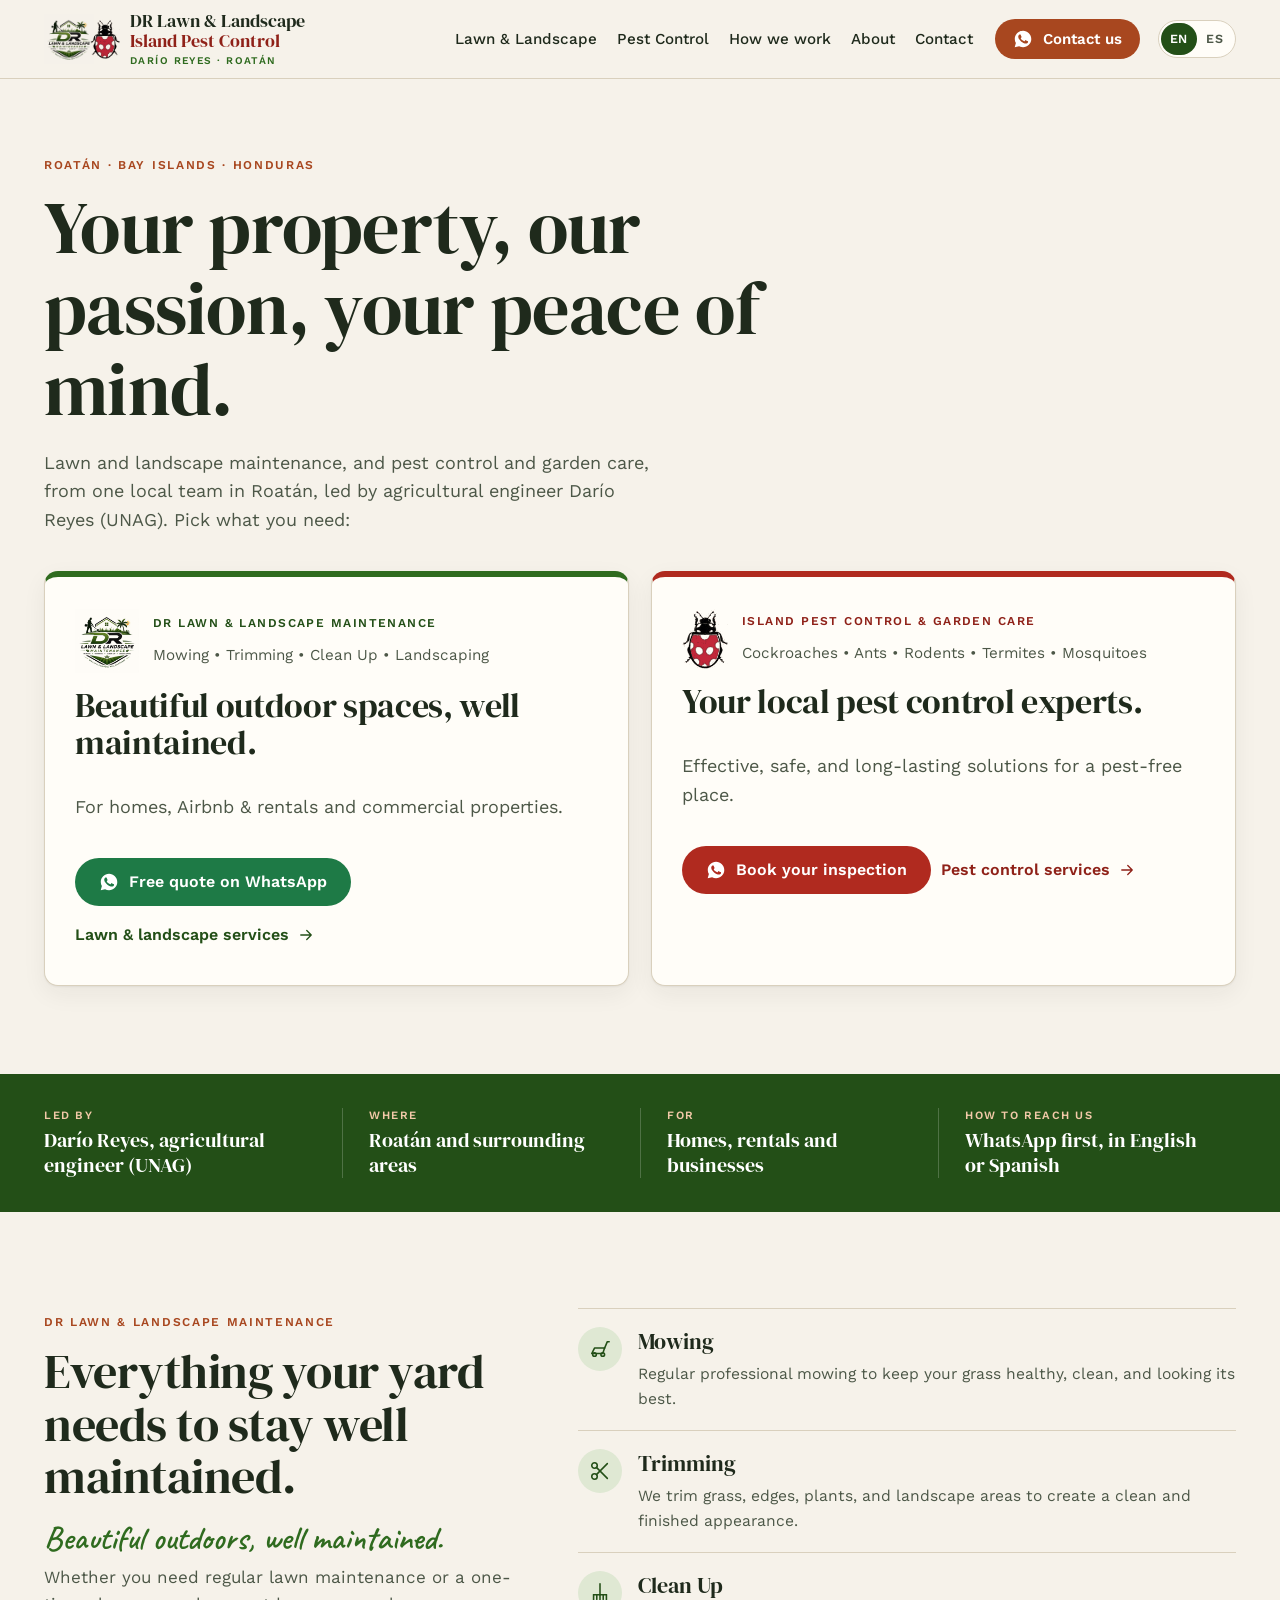
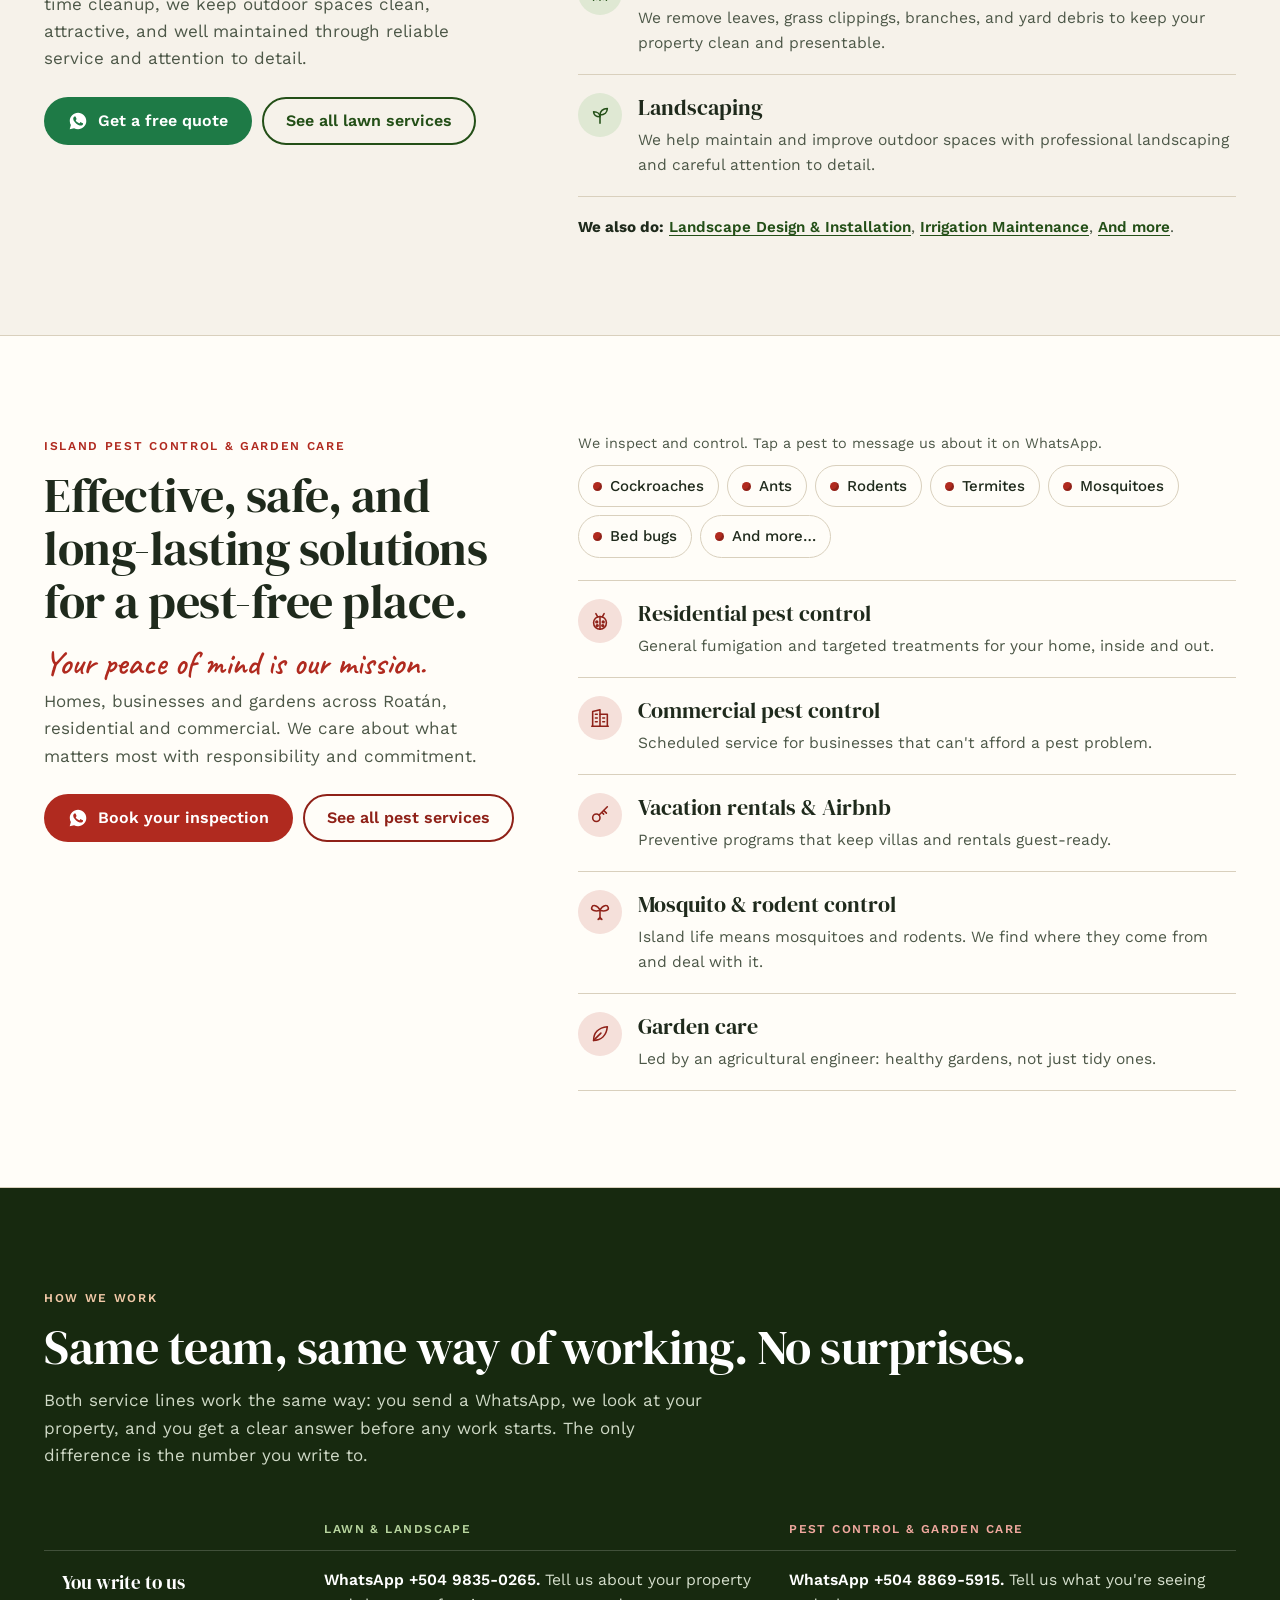
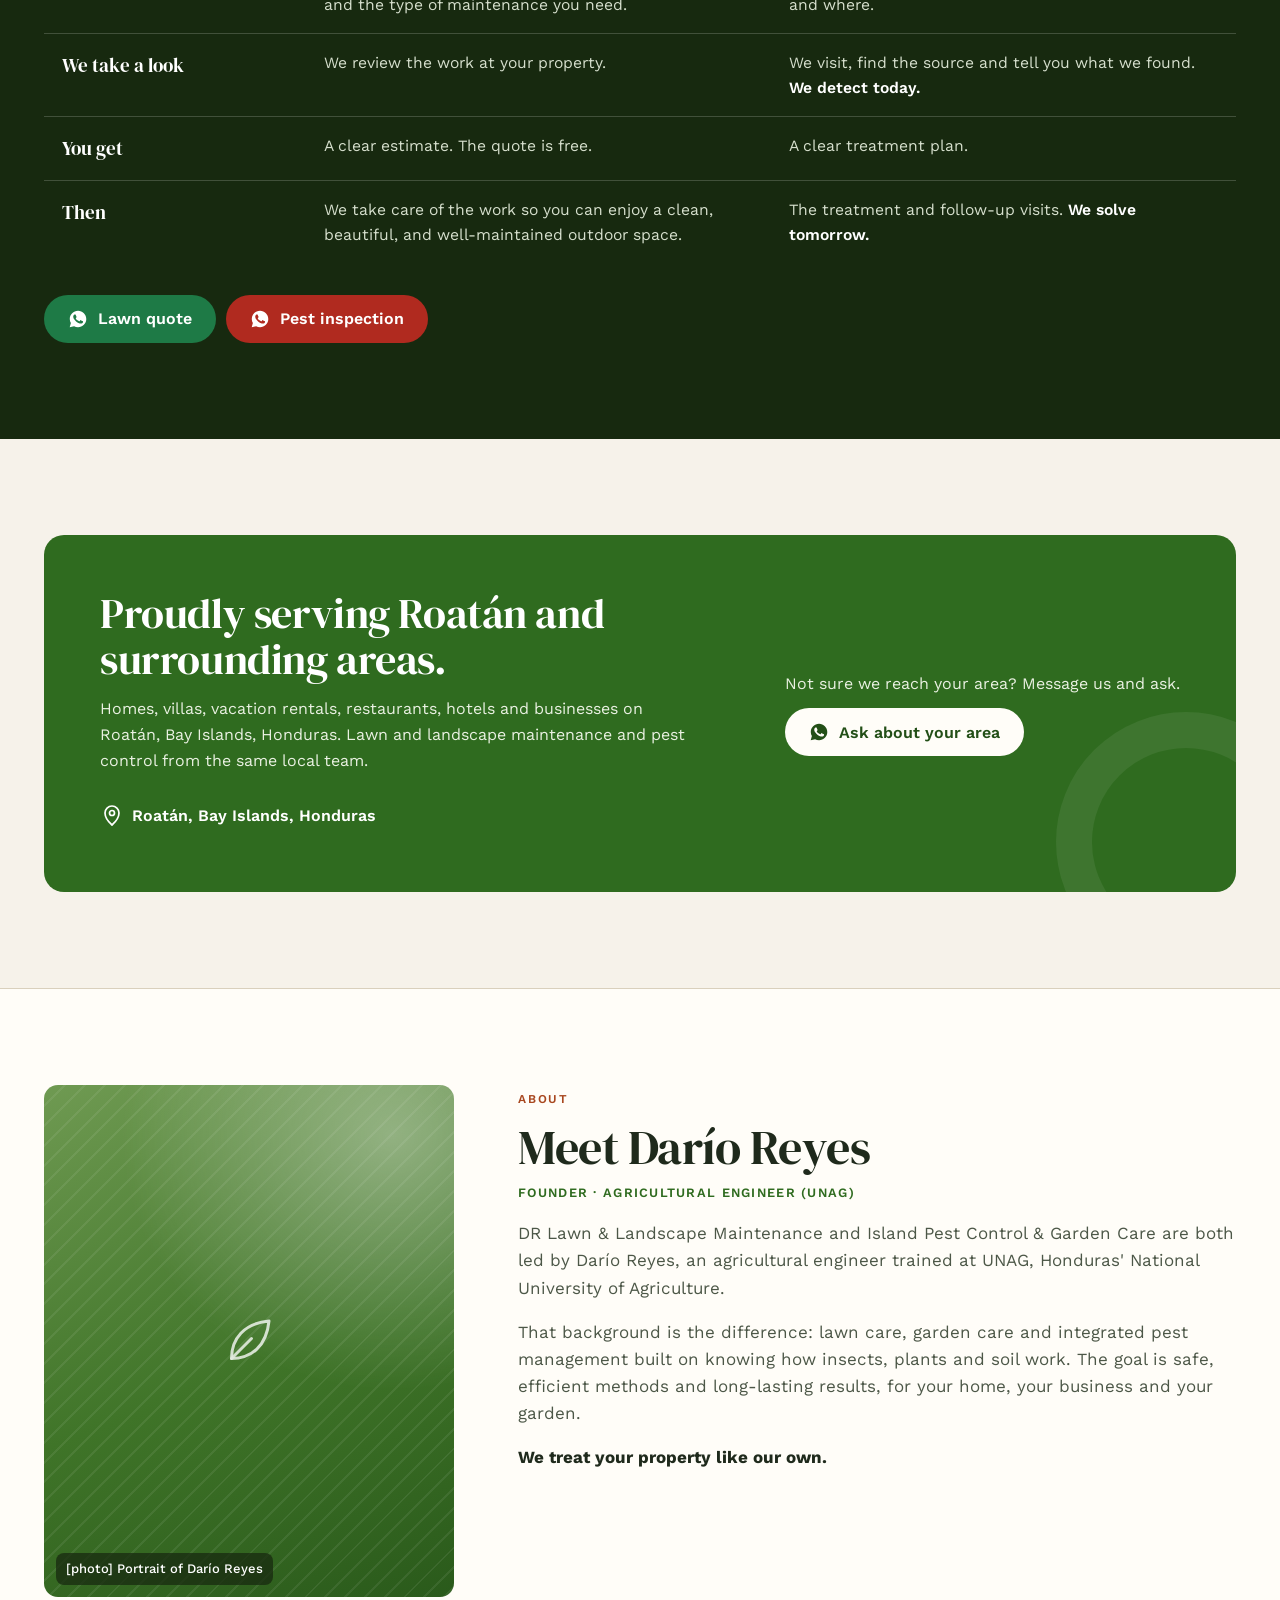
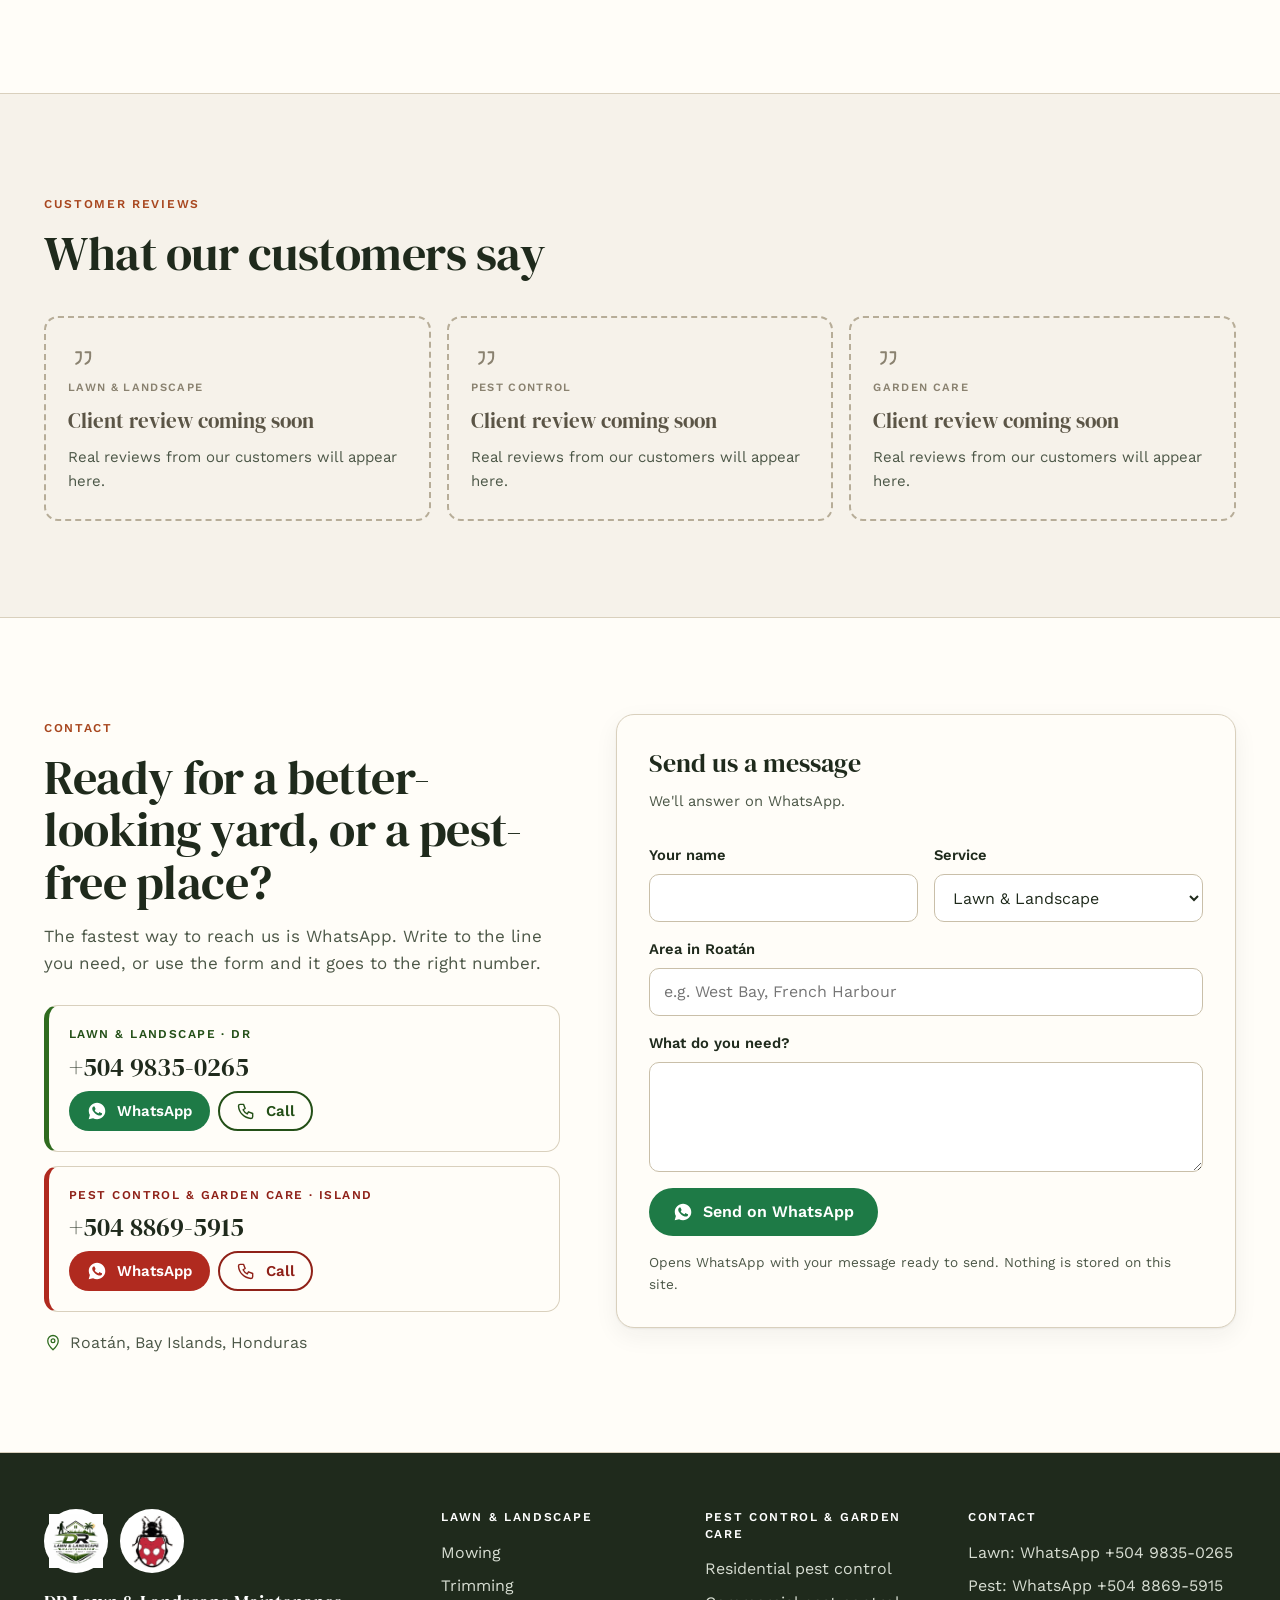
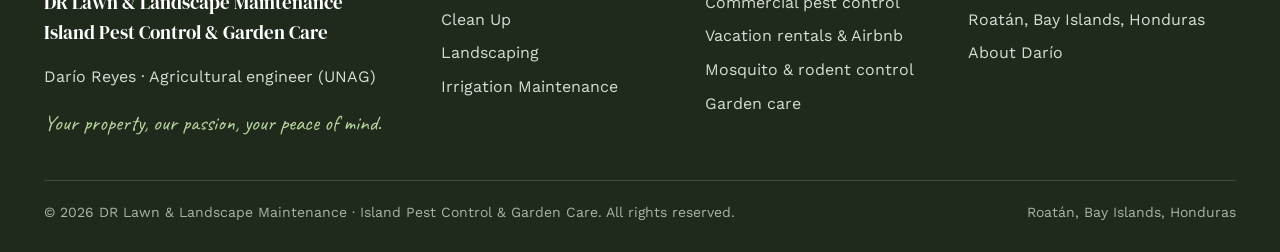
==== index.html @ f2c5cdb0 "Merged site: DR Lawn & Landscape + Island Pest Control (EN/ES, WhatsApp-first) One home with two ser" ====
<!doctype html>
<html lang="en">
<head>
<meta charset="utf-8">
<meta name="viewport" content="width=device-width, initial-scale=1">
<title>DR Lawn &amp; Landscape · Island Pest Control | Darío Reyes, Roatán</title>
<meta name="description" content="Lawn and landscape maintenance plus pest control and garden care in Roatán, Bay Islands, Honduras. Led by agricultural engineer Darío Reyes (UNAG). Quotes and inspections on WhatsApp.">
<link rel="canonical" href="https://dario-roatan.vercel.app/">
<link rel="alternate" hreflang="en" href="https://dario-roatan.vercel.app/">
<link rel="alternate" hreflang="es" href="https://dario-roatan.vercel.app/es/">
<link rel="alternate" hreflang="x-default" href="https://dario-roatan.vercel.app/">
<meta name="theme-color" content="#234f17">
<meta property="og:type" content="website">
<meta property="og:site_name" content="DR Lawn &amp; Landscape · Island Pest Control">
<meta property="og:title" content="DR Lawn &amp; Landscape · Island Pest Control | Darío Reyes, Roatán">
<meta property="og:description" content="Lawn and landscape maintenance plus pest control and garden care in Roatán, Bay Islands, Honduras. Led by agricultural engineer Darío Reyes (UNAG). Quotes and inspections on WhatsApp.">
<meta property="og:url" content="https://dario-roatan.vercel.app/">
<meta property="og:image" content="https://dario-roatan.vercel.app/assets/og-image.jpg">
<meta property="og:image:width" content="1200">
<meta property="og:image:height" content="630">
<meta property="og:image:alt" content="DR Lawn &amp; Landscape Maintenance and Island Pest Control &amp; Garden Care logos">
<meta property="og:locale" content="en_US">
<meta property="og:locale:alternate" content="es_HN">
<meta name="twitter:card" content="summary_large_image">
<link rel="icon" href="assets/favicon.svg" type="image/svg+xml">
<link rel="icon" href="assets/favicon-32.png" type="image/png" sizes="32x32">
<link rel="apple-touch-icon" href="assets/apple-touch-icon.png">
<link rel="preconnect" href="https://fonts.googleapis.com">
<link rel="preconnect" href="https://fonts.gstatic.com" crossorigin>
<link rel="stylesheet" href="https://fonts.googleapis.com/css2?family=Caveat:wght@600&family=DM+Serif+Display&family=Work+Sans:wght@400;500;600&display=swap">
<link rel="stylesheet" href="assets/styles.css">
<script type="application/ld+json">
{
 "@context": "https://schema.org",
 "@graph": [
  {
   "@type": "Person",
   "@id": "https://dario-roatan.vercel.app/#dario",
   "name": "Darío Reyes",
   "jobTitle": "Agricultural engineer",
   "alumniOf": {
    "@type": "CollegeOrUniversity",
    "name": "Universidad Nacional de Agricultura (UNAG)"
   }
  },
  {
   "@type": "LocalBusiness",
   "@id": "https://dario-roatan.vercel.app/#lawn",
   "name": "DR Lawn & Landscape Maintenance",
   "slogan": "Beautiful Outdoors, Well Maintained",
   "url": "https://dario-roatan.vercel.app/lawn/",
   "telephone": "+50498350265",
   "logo": "https://dario-roatan.vercel.app/assets/logo-dr-lawn.jpg",
   "image": "https://dario-roatan.vercel.app/assets/og-image.jpg",
   "address": {
    "@type": "PostalAddress",
    "addressLocality": "Roatán",
    "addressRegion": "Islas de la Bahía",
    "addressCountry": "HN"
   },
   "areaServed": "Roatán, Bay Islands, Honduras",
   "founder": {
    "@id": "https://dario-roatan.vercel.app/#dario"
   },
   "knowsLanguage": [
    "en",
    "es"
   ]
  },
  {
   "@type": "LocalBusiness",
   "@id": "https://dario-roatan.vercel.app/#pest",
   "name": "Island Pest Control & Garden Care",
   "slogan": "Your peace of mind is our mission",
   "url": "https://dario-roatan.vercel.app/pest/",
   "telephone": "+50488695915",
   "logo": "https://dario-roatan.vercel.app/assets/ipc-wordmark.png",
   "image": "https://dario-roatan.vercel.app/assets/og-image.jpg",
   "address": {
    "@type": "PostalAddress",
    "addressLocality": "Roatán",
    "addressRegion": "Islas de la Bahía",
    "addressCountry": "HN"
   },
   "areaServed": "Roatán, Bay Islands, Honduras",
   "founder": {
    "@id": "https://dario-roatan.vercel.app/#dario"
   },
   "knowsLanguage": [
    "en",
    "es"
   ]
  }
 ]
}
</script>
<!-- Analytics placeholder: none installed yet. Add a privacy-friendly snippet here once the client approves. -->
<script>document.documentElement.classList.add("js")</script>
</head>
<body>
<svg width="0" height="0" style="position:absolute" aria-hidden="true" focusable="false"><symbol id="i-mower" viewBox="0 0 24 24"><path d="M3 17h12l2-6H6z"/><circle cx="6" cy="18" r="2"/><circle cx="15" cy="18" r="2"/><path d="M17 11l3-7h2"/></symbol><symbol id="i-scissors" viewBox="0 0 24 24"><circle cx="6" cy="6" r="3"/><circle cx="6" cy="18" r="3"/><path d="M8.1 8.1L20 20M8.1 15.9L20 4"/></symbol><symbol id="i-rake" viewBox="0 0 24 24"><path d="M12 2v12"/><path d="M5 14h14"/><path d="M5 14v6M8.5 14v5M12 14v6M15.5 14v5M19 14v6"/></symbol><symbol id="i-sprout" viewBox="0 0 24 24"><path d="M12 21v-9"/><path d="M12 12c0-4 3-7 8-7 0 4-3 7-8 7z"/><path d="M12 14c0-3-2.5-5.5-7-5.5 0 3 2.5 5.5 7 5.5z"/></symbol><symbol id="i-leaf" viewBox="0 0 24 24"><path d="M5 19c0-8 5-14 15-15-1 10-7 15-15 15z"/><path d="M5 19l8-8"/></symbol><symbol id="i-design" viewBox="0 0 24 24"><path d="M3 21h18"/><path d="M5 21V10l7-5 7 5v11"/><path d="M9 21v-5h6v5"/><path d="M12 5V2"/></symbol><symbol id="i-drop" viewBox="0 0 24 24"><path d="M12 3s6 6.5 6 11a6 6 0 0 1-12 0c0-4.5 6-11 6-11z"/><path d="M9.5 15a2.5 2.5 0 0 0 2.5 2.5"/></symbol><symbol id="i-plus" viewBox="0 0 24 24"><circle cx="12" cy="12" r="9"/><path d="M12 8v8M8 12h8"/></symbol><symbol id="i-home" viewBox="0 0 24 24"><path d="M3 11l9-7 9 7"/><path d="M5 10v10h14V10"/><path d="M10 20v-6h4v6"/></symbol><symbol id="i-key" viewBox="0 0 24 24"><circle cx="8" cy="15" r="4"/><path d="M11 12l9-9M16 7l3 3M14 9l2 2"/></symbol><symbol id="i-building" viewBox="0 0 24 24"><path d="M4 21V5l8-2v18"/><path d="M12 8h8v13"/><path d="M3 21h18"/><path d="M7 8h2M7 12h2M7 16h2M15 12h2M15 16h2"/></symbol><symbol id="i-shield" viewBox="0 0 24 24"><path d="M12 3l8 3v6c0 5-3.5 8-8 9-4.5-1-8-4-8-9V6z"/><path d="M8.5 12l2.5 2.5 4.5-5"/></symbol><symbol id="i-pin" viewBox="0 0 24 24"><path d="M12 21s-7-6.2-7-12a7 7 0 0 1 14 0c0 5.8-7 12-7 12z"/><circle cx="12" cy="9" r="2.5"/></symbol><symbol id="i-award" viewBox="0 0 24 24"><circle cx="12" cy="9" r="6"/><path d="M9.5 9l2 2 3.5-3.5"/><path d="M8.5 14L7 22l5-3 5 3-1.5-8"/></symbol><symbol id="i-calendar" viewBox="0 0 24 24"><rect x="3" y="5" width="18" height="16" rx="2"/><path d="M3 10h18M8 3v4M16 3v4"/><path d="M8 14h2M12 14h2M16 14h0M8 17h2M12 17h2"/></symbol><symbol id="i-phone" viewBox="0 0 24 24"><path d="M5 4h4l2 5-2.5 1.5a11 11 0 0 0 5 5L15 13l5 2v4a2 2 0 0 1-2 2A16 16 0 0 1 3 6a2 2 0 0 1 2-2z"/></symbol><symbol id="i-quote" viewBox="0 0 24 24"><path d="M7 7h4v4c0 3-1.5 5-4 6M15 7h4v4c0 3-1.5 5-4 6"/></symbol><symbol id="i-menu" viewBox="0 0 24 24"><path d="M4 7h16M4 12h16M4 17h16"/></symbol><symbol id="i-arrow" viewBox="0 0 24 24"><path d="M5 12h14M13 6l6 6-6 6"/></symbol><symbol id="i-wa" viewBox="0 0 24 24"><path d="M12.04 2C6.58 2 2.13 6.45 2.13 11.91c0 1.75.46 3.45 1.32 4.95L2.05 22l5.25-1.38c1.45.79 3.08 1.21 4.74 1.21 5.46 0 9.91-4.45 9.91-9.91C21.95 6.45 17.5 2 12.04 2zm5.79 14.11c-.24.68-1.42 1.3-1.95 1.35-.5.05-1.13.07-1.82-.11-.42-.13-.96-.31-1.65-.61-2.9-1.25-4.8-4.17-4.94-4.36-.14-.19-1.18-1.57-1.18-3s.75-2.13 1.02-2.42c.27-.29.58-.36.78-.36h.56c.18 0 .42-.07.66.5.24.58.82 2 .89 2.15.07.15.12.32.02.51-.1.19-.15.31-.29.48-.14.17-.3.38-.43.51-.14.14-.29.3-.13.58.17.29.75 1.23 1.6 1.99 1.1.98 2.03 1.28 2.32 1.43.29.14.46.12.63-.07.17-.19.72-.84.92-1.13.19-.29.39-.24.65-.14.27.1 1.69.8 1.98.94.29.14.48.22.55.34.07.12.07.7-.17 1.38z"/></symbol>
<symbol id="i-bug" viewBox="0 0 24 24"><path d="M12 7c-3.9 0-7 3-7 7s3.1 7 7 7 7-3 7-7-3.1-7-7-7z"/><path d="M12 7v14"/><path d="M9.5 7.5L7.5 4M14.5 7.5l2-3.5"/><circle cx="8.5" cy="13" r="1"/><circle cx="15.5" cy="13" r="1"/><circle cx="9" cy="17" r="1"/><circle cx="15" cy="17" r="1"/></symbol><symbol id="i-spray" viewBox="0 0 24 24"><rect x="8" y="10" width="8" height="11" rx="2"/><path d="M10 10V7h4v3M14 7h2.5l2-2M17.5 3.5l1 1M19.5 6.5l1 .5M19 9l1 1"/></symbol><symbol id="i-wing" viewBox="0 0 24 24"><path d="M12 10v10"/><path d="M12 10C9 4 4 4 3 7s4 5 9 3zM12 10c3-6 8-6 9-3s-4 5-9 3z"/><path d="M10 20l2-2 2 2"/></symbol></svg>
<a class="skip" href="#main">Skip to content</a>
<header class="site-header">
  <div class="wrap nav" id="nav">
    <a class="brand" href="./" aria-label="DR Lawn &amp; Landscape · Island Pest Control, home">
      <span class="brand-marks"><img class="m-dr" src="assets/logo-dr-lawn.jpg" width="50" height="50" alt=""><img class="m-ipc" src="assets/ipc-mark.png" width="30" height="39" alt=""></span>
      <span class="brand-name" aria-hidden="true"><span class="l1">DR Lawn &amp; Landscape</span><span class="sep">·</span><span class="l2">Island Pest Control</span><small>Darío Reyes · Roatán</small></span>
    </a>
    <div class="lang" role="group" aria-label="Language"><span aria-current="true" lang="en">EN</span><a href="es/" lang="es" hreflang="es" aria-label="Español">ES</a></div>
    <button class="nav-toggle" type="button" aria-expanded="false" aria-controls="nav-menu" aria-label="Menu"><svg class="icon" aria-hidden="true" focusable="false"><use href="#i-menu"/></svg></button>
    <nav class="nav-menu" id="nav-menu" aria-label="Menu">
      <ul class="nav-links"><li><a href="#lawn">Lawn & Landscape</a></li><li><a href="#pest">Pest Control</a></li><li><a href="#how">How we work</a></li><li><a href="#about">About</a></li><li><a href="#contact">Contact</a></li></ul>
      <a class="btn btn-terra btn-sm" href="#contact"><svg class="icon icon-fill" aria-hidden="true" focusable="false"><use href="#i-wa"/></svg>Contact us</a>
    </nav>
  </div>
</header>
<main id="main">
  <section class="hero" aria-labelledby="hero-title">
    <div class="wrap">
      <div class="hero-top">
        <p class="kicker">Roatán · Bay Islands · Honduras</p>
        <h1 id="hero-title">Your property, our passion, your peace of mind.</h1>
        <p class="lead">Lawn and landscape maintenance, and pest control and garden care, from one local team in Roatán, led by agricultural engineer Darío Reyes (UNAG). Pick what you need:</p>
      </div>
      <div class="entries">
        <article class="entry">
          <div class="entry-head"><img class="lg-dr" src="assets/logo-dr-lawn.jpg" width="64" height="64" alt="DR Lawn &amp; Landscape Maintenance logo"><div><p class="entry-name">DR Lawn &amp; Landscape Maintenance</p><p class="tags">Mowing • Trimming • Clean Up • Landscaping</p></div></div>
          <h2>Beautiful outdoor spaces, well maintained.</h2>
          <p class="lead">For homes, Airbnb & rentals and commercial properties.</p>
          <div class="entry-cta"><a class="btn btn-wa" href="https://wa.me/50498350265?text=Hi%20DR%20Lawn%20%26%20Landscape%2C%20I%27d%20like%20a%20free%20quote%20for%20my%20property." target="_blank" rel="noopener"><svg class="icon icon-fill" aria-hidden="true" focusable="false"><use href="#i-wa"/></svg>Free quote on WhatsApp</a><a class="text-link" href="lawn/">Lawn & landscape services<svg class="icon" aria-hidden="true" focusable="false"><use href="#i-arrow"/></svg></a></div>
        </article>
        <article class="entry line-pest">
          <div class="entry-head"><img class="lg-ipc" src="assets/ipc-mark.png" width="46" height="60" alt="Island Pest Control &amp; Garden Care ladybug mark"><div><p class="entry-name">Island Pest Control &amp; Garden Care</p><p class="tags">Cockroaches • Ants • Rodents • Termites • Mosquitoes</p></div></div>
          <h2>Your local pest control experts.</h2>
          <p class="lead">Effective, safe, and long-lasting solutions for a pest-free place.</p>
          <div class="entry-cta"><a class="btn btn-red" href="https://wa.me/50488695915?text=Hi%20Island%20Pest%20Control%2C%20I%27d%20like%20to%20book%20an%20inspection." target="_blank" rel="noopener"><svg class="icon icon-fill" aria-hidden="true" focusable="false"><use href="#i-wa"/></svg>Book your inspection</a><a class="text-link" href="pest/">Pest control services<svg class="icon" aria-hidden="true" focusable="false"><use href="#i-arrow"/></svg></a></div>
        </article>
      </div>
    </div>
  </section>

  <div class="facts" role="region" aria-label="Key facts">
    <div class="wrap">
      <dl>
        <div><dt>Led by</dt><dd>Darío Reyes, agricultural engineer (UNAG)</dd></div>
        <div><dt>Where</dt><dd>Roatán and surrounding areas</dd></div>
        <div><dt>For</dt><dd>Homes, rentals and businesses</dd></div>
        <div><dt>How to reach us</dt><dd>WhatsApp first, in English or Spanish</dd></div>
      </dl>
    </div>
  </div>

  <section id="lawn" aria-labelledby="lawn-title">
    <div class="wrap split">
      <div class="line-intro">
        <p class="kicker">DR Lawn &amp; Landscape Maintenance</p>
        <h2 class="h2" id="lawn-title">Everything your yard needs to stay well maintained.</h2>
        <span class="script">Beautiful outdoors, well maintained.</span>
        <p class="lead">Whether you need regular lawn maintenance or a one-time cleanup, we keep outdoor spaces clean, attractive, and well maintained through reliable service and attention to detail.</p>
        <div class="btns"><a class="btn btn-wa" href="https://wa.me/50498350265?text=Hi%20DR%20Lawn%20%26%20Landscape%2C%20I%27d%20like%20a%20free%20quote%20for%20my%20property." target="_blank" rel="noopener"><svg class="icon icon-fill" aria-hidden="true" focusable="false"><use href="#i-wa"/></svg>Get a free quote</a><a class="btn btn-ghost" href="lawn/">See all lawn services</a></div>
      </div>
      <div>
        <ul class="svc-list"><li><span class="icon-dot"><svg class="icon" aria-hidden="true" focusable="false"><use href="#i-mower"/></svg></span><h3>Mowing</h3><p>Regular professional mowing to keep your grass healthy, clean, and looking its best.</p></li><li><span class="icon-dot"><svg class="icon" aria-hidden="true" focusable="false"><use href="#i-scissors"/></svg></span><h3>Trimming</h3><p>We trim grass, edges, plants, and landscape areas to create a clean and finished appearance.</p></li><li><span class="icon-dot"><svg class="icon" aria-hidden="true" focusable="false"><use href="#i-rake"/></svg></span><h3>Clean Up</h3><p>We remove leaves, grass clippings, branches, and yard debris to keep your property clean and presentable.</p></li><li><span class="icon-dot"><svg class="icon" aria-hidden="true" focusable="false"><use href="#i-sprout"/></svg></span><h3>Landscaping</h3><p>We help maintain and improve outdoor spaces with professional landscaping and careful attention to detail.</p></li></ul>
        <p class="also"><strong>We also do:</strong> <a href="https://wa.me/50498350265?text=Hi%20DR%20Lawn%20%26%20Landscape%2C%20I%27d%20like%20a%20free%20quote%20for%20landscape%20design%20and%20installation." target="_blank" rel="noopener">Landscape Design & Installation</a>, <a href="https://wa.me/50498350265?text=Hi%20DR%20Lawn%20%26%20Landscape%2C%20I%27d%20like%20a%20free%20quote%20for%20irrigation%20maintenance." target="_blank" rel="noopener">Irrigation Maintenance</a>, <a href="https://wa.me/50498350265?text=Hi%20DR%20Lawn%20%26%20Landscape%2C%20I%27d%20like%20a%20free%20quote%20for%20another%20outdoor%20service." target="_blank" rel="noopener">And more</a>.</p>
      </div>
    </div>
  </section>

  <section id="pest" class="band-paper line-pest" aria-labelledby="pest-title">
    <div class="wrap split">
      <div class="line-intro">
        <p class="kicker">Island Pest Control &amp; Garden Care</p>
        <h2 class="h2" id="pest-title">Effective, safe, and long-lasting solutions for a pest-free place.</h2>
        <span class="script">Your peace of mind is our mission.</span>
        <p class="lead">Homes, businesses and gardens across Roatán, residential and commercial. We care about what matters most with responsibility and commitment.</p>
        <div class="btns"><a class="btn btn-red" href="https://wa.me/50488695915?text=Hi%20Island%20Pest%20Control%2C%20I%27d%20like%20to%20book%20an%20inspection." target="_blank" rel="noopener"><svg class="icon icon-fill" aria-hidden="true" focusable="false"><use href="#i-wa"/></svg>Book your inspection</a><a class="btn btn-ghost" href="pest/">See all pest services</a></div>
      </div>
      <div>
        <p class="chips-note">We inspect and control. Tap a pest to message us about it on WhatsApp.</p>
        <ul class="pest-chips"><li><a href="https://wa.me/50488695915?text=Hi%20Island%20Pest%20Control%2C%20I%27d%20like%20to%20book%20an%20inspection%20for%20cockroaches." target="_blank" rel="noopener">Cockroaches<span class="sr-only"> (WhatsApp)</span></a></li><li><a href="https://wa.me/50488695915?text=Hi%20Island%20Pest%20Control%2C%20I%27d%20like%20to%20book%20an%20inspection%20for%20ants." target="_blank" rel="noopener">Ants<span class="sr-only"> (WhatsApp)</span></a></li><li><a href="https://wa.me/50488695915?text=Hi%20Island%20Pest%20Control%2C%20I%27d%20like%20to%20book%20an%20inspection%20for%20rodents." target="_blank" rel="noopener">Rodents<span class="sr-only"> (WhatsApp)</span></a></li><li><a href="https://wa.me/50488695915?text=Hi%20Island%20Pest%20Control%2C%20I%27d%20like%20to%20book%20an%20inspection%20for%20termites." target="_blank" rel="noopener">Termites<span class="sr-only"> (WhatsApp)</span></a></li><li><a href="https://wa.me/50488695915?text=Hi%20Island%20Pest%20Control%2C%20I%27d%20like%20to%20book%20an%20inspection%20for%20mosquitoes." target="_blank" rel="noopener">Mosquitoes<span class="sr-only"> (WhatsApp)</span></a></li><li><a href="https://wa.me/50488695915?text=Hi%20Island%20Pest%20Control%2C%20I%27d%20like%20to%20book%20an%20inspection%20for%20bed%20bugs." target="_blank" rel="noopener">Bed bugs<span class="sr-only"> (WhatsApp)</span></a></li><li><a href="https://wa.me/50488695915?text=Hi%20Island%20Pest%20Control%2C%20I%27d%20like%20to%20book%20an%20inspection.%20The%20problem%20is%3A%20" target="_blank" rel="noopener">And more…<span class="sr-only"> (WhatsApp)</span></a></li></ul>
        <ul class="svc-list"><li><span class="icon-dot"><svg class="icon" aria-hidden="true" focusable="false"><use href="#i-bug"/></svg></span><h3>Residential pest control</h3><p>General fumigation and targeted treatments for your home, inside and out.</p></li><li><span class="icon-dot"><svg class="icon" aria-hidden="true" focusable="false"><use href="#i-building"/></svg></span><h3>Commercial pest control</h3><p>Scheduled service for businesses that can't afford a pest problem.</p></li><li><span class="icon-dot"><svg class="icon" aria-hidden="true" focusable="false"><use href="#i-key"/></svg></span><h3>Vacation rentals & Airbnb</h3><p>Preventive programs that keep villas and rentals guest-ready.</p></li><li><span class="icon-dot"><svg class="icon" aria-hidden="true" focusable="false"><use href="#i-wing"/></svg></span><h3>Mosquito & rodent control</h3><p>Island life means mosquitoes and rodents. We find where they come from and deal with it.</p></li><li><span class="icon-dot"><svg class="icon" aria-hidden="true" focusable="false"><use href="#i-leaf"/></svg></span><h3>Garden care</h3><p>Led by an agricultural engineer: healthy gardens, not just tidy ones.</p></li></ul>
      </div>
    </div>
  </section>

  <section class="how" id="how" aria-labelledby="how-title">
    <div class="wrap">
      <p class="kicker">How we work</p>
      <h2 class="h2" id="how-title">Same team, same way of working. No surprises.</h2>
      <p class="lead" style="margin-top:14px">Both service lines work the same way: you send a WhatsApp, we look at your property, and you get a clear answer before any work starts. The only difference is the number you write to.</p>
      <table class="how-table">
        <caption class="sr-only">How each service line works</caption>
        <colgroup><col class="col-h"><col><col></colgroup>
        <thead><tr><td></td><th scope="col" class="c-lawn">Lawn & Landscape</th><th scope="col" class="c-pest">Pest Control & Garden Care</th></tr></thead>
        <tbody><tr><th scope="row">You write to us</th><td class="c-lawn" data-label="Lawn & Landscape"><strong>WhatsApp +504 9835-0265.</strong> Tell us about your property and the type of maintenance you need.</td><td class="c-pest" data-label="Pest Control & Garden Care"><strong>WhatsApp +504 8869-5915.</strong> Tell us what you're seeing and where.</td></tr><tr><th scope="row">We take a look</th><td class="c-lawn" data-label="Lawn & Landscape">We review the work at your property.</td><td class="c-pest" data-label="Pest Control & Garden Care">We visit, find the source and tell you what we found. <strong>We detect today.</strong></td></tr><tr><th scope="row">You get</th><td class="c-lawn" data-label="Lawn & Landscape">A clear estimate. The quote is free.</td><td class="c-pest" data-label="Pest Control & Garden Care">A clear treatment plan.</td></tr><tr><th scope="row">Then</th><td class="c-lawn" data-label="Lawn & Landscape">We take care of the work so you can enjoy a clean, beautiful, and well-maintained outdoor space.</td><td class="c-pest" data-label="Pest Control & Garden Care">The treatment and follow-up visits. <strong>We solve tomorrow.</strong></td></tr></tbody>
      </table>
      <div class="btns"><a class="btn btn-wa" href="https://wa.me/50498350265?text=Hi%20DR%20Lawn%20%26%20Landscape%2C%20I%27d%20like%20a%20free%20quote%20for%20my%20property." target="_blank" rel="noopener"><svg class="icon icon-fill" aria-hidden="true" focusable="false"><use href="#i-wa"/></svg>Lawn quote</a><a class="btn btn-red" href="https://wa.me/50488695915?text=Hi%20Island%20Pest%20Control%2C%20I%27d%20like%20to%20book%20an%20inspection." target="_blank" rel="noopener"><svg class="icon icon-fill" aria-hidden="true" focusable="false"><use href="#i-wa"/></svg>Pest inspection</a></div>
    </div>
  </section>

  <section id="area" aria-labelledby="area-title">
    <div class="wrap">
      <div class="area-card">
        <div>
          <h2 class="h2" id="area-title">Proudly serving Roatán and surrounding areas.</h2>
          <p>Homes, villas, vacation rentals, restaurants, hotels and businesses on Roatán, Bay Islands, Honduras. Lawn and landscape maintenance and pest control from the same local team.</p>
          <span class="place"><svg class="icon" aria-hidden="true" focusable="false"><use href="#i-pin"/></svg>Roatán, Bay Islands, Honduras</span>
        </div>
        <div class="area-actions">
          <p style="margin:0">Not sure we reach your area? Message us and ask.</p>
          <a class="btn btn-light" href="https://wa.me/50498350265?text=Hi%20Dar%C3%ADo%2C%20do%20you%20cover%20my%20area%20in%20Roat%C3%A1n%3F%20I%27m%20located%20in%3A%20" target="_blank" rel="noopener"><svg class="icon icon-fill" aria-hidden="true" focusable="false"><use href="#i-wa"/></svg>Ask about your area</a>
        </div>
      </div>
    </div>
  </section>

  <section id="about" class="band-paper" aria-labelledby="about-title">
    <div class="wrap about-grid">
      <figure class="ph portrait" role="img" aria-label="[photo] Portrait of Darío Reyes"><svg class="icon" aria-hidden="true" focusable="false"><use href="#i-leaf"/></svg><figcaption aria-hidden="true">[photo] Portrait of Darío Reyes</figcaption></figure>
      <div>
        <p class="kicker">About</p>
        <h2 class="h2" id="about-title">Meet Darío Reyes</h2>
        <p class="role">Founder · Agricultural engineer (UNAG)</p>
        <div class="about-body">
          <p>DR Lawn &amp; Landscape Maintenance and Island Pest Control &amp; Garden Care are both led by Darío Reyes, an agricultural engineer trained at UNAG, Honduras' National University of Agriculture.</p>
          <p>That background is the difference: lawn care, garden care and integrated pest management built on knowing how insects, plants and soil work. The goal is safe, efficient methods and long-lasting results, for your home, your business and your garden.</p>
          <p><strong>We treat your property like our own.</strong></p>
        </div>
      </div>
    </div>
  </section>

  <section id="reviews" aria-labelledby="rev-title">
    <div class="wrap">
      <div class="section-head">
        <p class="kicker">Customer reviews</p>
        <h2 class="h2" id="rev-title">What our customers say</h2>
      </div>
      <ul class="reviews-grid"><li class="review-ph"><svg class="icon" aria-hidden="true" focusable="false"><use href="#i-quote"/></svg><span class="tag">Lawn & Landscape</span><strong>Client review coming soon</strong><span>Real reviews from our customers will appear here.</span></li><li class="review-ph"><svg class="icon" aria-hidden="true" focusable="false"><use href="#i-quote"/></svg><span class="tag">Pest Control</span><strong>Client review coming soon</strong><span>Real reviews from our customers will appear here.</span></li><li class="review-ph"><svg class="icon" aria-hidden="true" focusable="false"><use href="#i-quote"/></svg><span class="tag">Garden Care</span><strong>Client review coming soon</strong><span>Real reviews from our customers will appear here.</span></li></ul>
    </div>
  </section>

  <section id="contact" class="band-paper" aria-labelledby="contact-title">
    <div class="wrap contact-grid">
      <div>
        <p class="kicker">Contact</p>
        <h2 class="h2" id="contact-title">Ready for a better-looking yard, or a pest-free place?</h2>
        <p class="lead" style="margin-top:14px">The fastest way to reach us is WhatsApp. Write to the line you need, or use the form and it goes to the right number.</p>
        <div class="lines">
          <div class="line-card">
            <span class="lc-name">Lawn & Landscape · DR</span>
            <a class="lc-num" href="tel:+50498350265">+504 9835-0265</a>
            <div class="lc-btns"><a class="btn btn-wa btn-sm" href="https://wa.me/50498350265?text=Hi%20DR%20Lawn%20%26%20Landscape%2C%20I%27d%20like%20a%20free%20quote%20for%20my%20property." target="_blank" rel="noopener"><svg class="icon icon-fill" aria-hidden="true" focusable="false"><use href="#i-wa"/></svg>WhatsApp</a><a class="btn btn-ghost btn-sm" href="tel:+50498350265"><svg class="icon" aria-hidden="true" focusable="false"><use href="#i-phone"/></svg>Call</a></div>
          </div>
          <div class="line-card line-pest">
            <span class="lc-name">Pest Control & Garden Care · Island</span>
            <a class="lc-num" href="tel:+50488695915">+504 8869-5915</a>
            <div class="lc-btns"><a class="btn btn-red btn-sm" href="https://wa.me/50488695915?text=Hi%20Island%20Pest%20Control%2C%20I%27d%20like%20to%20book%20an%20inspection." target="_blank" rel="noopener"><svg class="icon icon-fill" aria-hidden="true" focusable="false"><use href="#i-wa"/></svg>WhatsApp</a><a class="btn btn-ghost btn-sm" href="tel:+50488695915"><svg class="icon" aria-hidden="true" focusable="false"><use href="#i-phone"/></svg>Call</a></div>
          </div>
        </div>
        <p class="contact-meta"><svg class="icon" aria-hidden="true" focusable="false"><use href="#i-pin"/></svg>Roatán, Bay Islands, Honduras</p>
      </div>
      <form class="quote-form" action="https://wa.me/50498350265" method="get" target="_blank" data-lang="en" data-lawn="50498350265" data-pest="50488695915">
        <h3>Send us a message</h3>
        <p class="hint">We'll answer on WhatsApp.</p>
        <div class="field-row">
          <div class="field"><label for="f-name">Your name</label><input id="f-name" type="text" autocomplete="name"></div>
          <div class="field"><label for="f-line">Service</label>
            <select id="f-line">
              <option value="lawn">Lawn & Landscape</option>
              <option value="pest">Pest Control & Garden Care</option>
              <option value="both">Both</option>
            </select></div>
        </div>
        <div class="field"><label for="f-area">Area in Roatán</label><input id="f-area" type="text" placeholder="e.g. West Bay, French Harbour"></div>
        <div class="field"><label for="f-msg">What do you need?</label><textarea id="f-msg" name="text" required></textarea></div>
        <button class="btn btn-wa" type="submit"><svg class="icon icon-fill" aria-hidden="true" focusable="false"><use href="#i-wa"/></svg>Send on WhatsApp</button>
        <p class="form-note">Opens WhatsApp with your message ready to send. Nothing is stored on this site.</p>
      </form>
    </div>
  </section>
</main>
<footer class="site-footer">
  <div class="wrap">
    <div class="footer-grid">
      <div>
        <div class="footer-brand">
          <span class="fm"><img src="assets/logo-dr-lawn.jpg" width="54" height="54" alt="" loading="lazy"></span>
          <span class="fm"><img src="assets/ipc-mark.png" width="40" height="52" alt="" loading="lazy"></span>
        </div>
        <p style="margin-top:14px"><strong style="font-family:var(--serif);font-weight:400;font-size:1.2rem;color:#fff">DR Lawn &amp; Landscape Maintenance<br>Island Pest Control &amp; Garden Care</strong></p>
        <p>Darío Reyes · Agricultural engineer (UNAG)</p>
        <span class="footer-tag">Your property, our passion, your peace of mind.</span>
      </div>
      <nav aria-labelledby="f-lawn-en"><h2 id="f-lawn-en">Lawn & Landscape</h2><ul>
        <li><a href="lawn/">Mowing</a></li>
        <li><a href="lawn/">Trimming</a></li>
        <li><a href="lawn/">Clean Up</a></li>
        <li><a href="lawn/">Landscaping</a></li>
        <li><a href="lawn/">Irrigation Maintenance</a></li></ul></nav>
      <nav aria-labelledby="f-pest-en"><h2 id="f-pest-en">Pest Control & Garden Care</h2><ul>
        <li><a href="pest/">Residential pest control</a></li>
        <li><a href="pest/">Commercial pest control</a></li>
        <li><a href="pest/">Vacation rentals & Airbnb</a></li>
        <li><a href="pest/">Mosquito & rodent control</a></li>
        <li><a href="pest/">Garden care</a></li></ul></nav>
      <div><h2>Contact</h2>
        <ul>
          <li>Lawn: <a href="https://wa.me/50498350265?text=Hi%20DR%20Lawn%20%26%20Landscape%2C%20I%27d%20like%20a%20free%20quote%20for%20my%20property." target="_blank" rel="noopener">WhatsApp +504 9835-0265</a></li>
          <li>Pest: <a href="https://wa.me/50488695915?text=Hi%20Island%20Pest%20Control%2C%20I%27d%20like%20to%20book%20an%20inspection." target="_blank" rel="noopener">WhatsApp +504 8869-5915</a></li>
          <li>Roatán, Bay Islands, Honduras</li>
          <li><a href="./#about">About Darío</a></li>
        </ul>
      </div>
    </div>
    <div class="footer-bottom">
      <span>&copy; 2026 DR Lawn &amp; Landscape Maintenance · Island Pest Control &amp; Garden Care. All rights reserved.</span>
      <span>Roatán, Bay Islands, Honduras</span>
    </div>
  </div>
</footer>

<div class="wa-bar">
  <a class="btn btn-wa" href="https://wa.me/50498350265?text=Hi%20DR%20Lawn%20%26%20Landscape%2C%20I%27d%20like%20a%20free%20quote%20for%20my%20property." target="_blank" rel="noopener"><svg class="icon icon-fill" aria-hidden="true" focusable="false"><use href="#i-wa"/></svg><span>Lawn quote<small>+504 9835-0265</small></span></a>
  <a class="btn btn-red" href="https://wa.me/50488695915?text=Hi%20Island%20Pest%20Control%2C%20I%27d%20like%20to%20book%20an%20inspection." target="_blank" rel="noopener"><svg class="icon icon-fill" aria-hidden="true" focusable="false"><use href="#i-wa"/></svg><span>Pest inspection<small>+504 8869-5915</small></span></a>
</div>

<script src="assets/site.js" defer></script>
</body>
</html>
---- assets/styles.css ----
/* Darío Reyes · Roatán: DR Lawn & Landscape + Island Pest Control. One stylesheet, mobile-first.
   Evolved from the DR Lawn earthy editorial look. Pest line = secondary red accent, same system. */
:root {
  --cream: #f6f2ea;
  --paper: #fffdf8;
  --sand: #ebe3d3;
  --ink: #1f2a1c;
  --muted: #4c5747;
  --green: #2f6b1f;
  --green-deep: #234f17;
  --green-night: #17290f;
  --green-soft: #dfe8d3;
  --terra: #a8471f;
  --terra-deep: #8e3b19;
  --terra-soft: #f2c9a8;
  --red: #b02a1f;          /* Island Pest Control accent (ladybug), AA with white */
  --red-deep: #8f2118;
  --red-soft: #f5e0da;
  --line: #d9d0bd;
  --wa: #1e7a46;
  --accent: var(--green);
  --accent-deep: var(--green-deep);
  --accent-soft: var(--green-soft);
  --radius: 14px;
  --shadow: 0 1px 2px rgba(31, 42, 28, .06), 0 8px 24px rgba(31, 42, 28, .06);
  --serif: "DM Serif Display", Georgia, "Times New Roman", serif;
  --sans: "Work Sans", system-ui, -apple-system, "Segoe UI", Roboto, sans-serif;
  --script: "Caveat", "Segoe Script", cursive;
  --wrap: 1240px;
  --gutter: 16px;
}
.line-pest { --accent: var(--red); --accent-deep: var(--red-deep); --accent-soft: var(--red-soft); }

*, *::before, *::after { box-sizing: border-box; }
html { -webkit-text-size-adjust: 100%; scroll-behavior: smooth; scroll-padding-top: 84px; }
body { margin: 0; background: var(--cream); color: var(--ink); font: 400 1rem/1.6 var(--sans); overflow-x: hidden; }
img, svg { display: block; max-width: 100%; }
img { height: auto; }
a { color: var(--green-deep); text-underline-offset: 3px; }
h1, h2, h3 { font-family: var(--serif); font-weight: 400; line-height: 1.1; margin: 0; letter-spacing: -.01em; }
h3 { font-family: var(--sans); font-weight: 600; font-size: 1.125rem; letter-spacing: 0; line-height: 1.3; }
p { margin: 0 0 1em; }
p:last-child { margin-bottom: 0; }
ul, ol { margin: 0; padding: 0; list-style: none; }
:focus-visible { outline: 3px solid var(--terra); outline-offset: 3px; border-radius: 4px; }

.wrap { width: 100%; max-width: var(--wrap); margin: 0 auto; padding: 0 var(--gutter); }
@media (min-width: 640px) { :root { --gutter: 24px; } }
.skip { position: absolute; left: 12px; top: -60px; z-index: 100; background: var(--ink); color: #fff; padding: 10px 16px; border-radius: 8px; text-decoration: none; }
.skip:focus { top: 12px; }
.sr-only { position: absolute; width: 1px; height: 1px; overflow: hidden; clip: rect(0 0 0 0); white-space: nowrap; }
.icon { width: 24px; height: 24px; flex: none; fill: none; stroke: currentColor; stroke-width: 1.7; stroke-linecap: round; stroke-linejoin: round; }
.icon-fill { fill: currentColor; stroke: none; }

/* ---------- Buttons ---------- */
.btn { display: inline-flex; align-items: center; justify-content: center; gap: 10px; min-height: 48px; padding: 12px 22px; border-radius: 999px; border: 2px solid transparent; font: 600 1rem/1.2 var(--sans); text-decoration: none; cursor: pointer; transition: background-color .2s, color .2s, border-color .2s; text-align: center; }
.btn .icon { width: 20px; height: 20px; }
.btn-wa { background: var(--wa); color: #fff; }
.btn-wa:hover { background: #17633a; }
.btn-terra { background: var(--terra); color: #fff; }
.btn-terra:hover { background: var(--terra-deep); }
.btn-red { background: var(--red); color: #fff; }
.btn-red:hover { background: var(--red-deep); }
.btn-ghost { border-color: var(--accent-deep); color: var(--accent-deep); background: transparent; }
.btn-ghost:hover { background: var(--accent-deep); color: #fff; }
.btn-light { background: var(--paper); color: var(--green-deep); }
.btn-sm { min-height: 40px; padding: 8px 16px; font-size: .9375rem; }
.text-link { display: inline-flex; align-items: center; gap: 8px; font-weight: 600; color: var(--accent-deep); text-decoration: none; padding: 6px 0; }
.text-link:hover { text-decoration: underline; }
.text-link .icon { width: 18px; height: 18px; }

/* ---------- Header ---------- */
.site-header { position: sticky; top: 0; z-index: 50; background: rgba(246, 242, 234, .95); backdrop-filter: saturate(1.2) blur(8px); -webkit-backdrop-filter: saturate(1.2) blur(8px); border-bottom: 1px solid var(--line); }
.nav { display: flex; align-items: center; gap: 10px; min-height: 68px; }
.brand { display: flex; align-items: center; gap: 10px; text-decoration: none; color: var(--ink); margin-right: auto; min-width: 0; }
.brand-marks { display: flex; align-items: center; flex: none; }
.brand-marks img { mix-blend-mode: multiply; }
.brand-marks .m-dr { width: 42px; height: 42px; }
.brand-marks .m-ipc { width: 26px; height: auto; margin-left: -4px; }
.brand-name { font-family: var(--serif); font-size: 1rem; line-height: 1.1; min-width: 0; }
.brand-name .l1, .brand-name .l2 { display: block; white-space: nowrap; }
.brand-name .l2 { color: var(--red-deep); }
.brand-name .sep { display: none; }
.brand-name small { display: block; font: 600 .64rem/1.3 var(--sans); letter-spacing: .14em; text-transform: uppercase; color: var(--green); margin-top: 3px; }
@media (max-width: 479px) {
  .brand-name { font-size: .86rem; }
  .brand-marks .m-dr { width: 36px; height: 36px; }
  .brand-marks .m-ipc { width: 22px; }
}
.nav-menu { display: flex; align-items: center; gap: 22px; }
.nav-links { display: flex; gap: 20px; }
.nav-links a { color: var(--ink); text-decoration: none; font-weight: 500; font-size: .95rem; padding: 6px 0; white-space: nowrap; }
.nav-links a:hover, .nav-links a[aria-current="page"] { color: var(--green); text-decoration: underline; }
.nav-menu .btn { white-space: nowrap; }
.lang { display: inline-flex; border: 1px solid var(--line); border-radius: 999px; padding: 2px; background: var(--paper); flex: none; }
.lang a, .lang span { display: inline-flex; align-items: center; justify-content: center; min-width: 36px; min-height: 32px; padding: 0 8px; border-radius: 999px; font: 600 .78rem/1 var(--sans); letter-spacing: .06em; text-decoration: none; color: var(--muted); }
.lang [aria-current="true"] { background: var(--green-deep); color: #fff; }
.lang a:hover { color: var(--green-deep); }
.nav-toggle { display: none; align-items: center; justify-content: center; width: 44px; height: 44px; border: 1px solid var(--line); border-radius: 10px; background: var(--paper); color: var(--ink); cursor: pointer; flex: none; }
@media (max-width: 1099px) {
  .nav-menu { position: absolute; top: 100%; left: 0; right: 0; flex-direction: column; align-items: stretch; gap: 0; background: var(--cream); border-bottom: 1px solid var(--line); padding: 8px var(--gutter) 20px; }
  .nav-links { flex-direction: column; gap: 0; }
  .nav-links a { display: block; padding: 14px 0; border-bottom: 1px solid var(--line); font-size: 1.05rem; }
  .nav-menu .btn { width: 100%; margin-top: 16px; }
  .js .nav-toggle { display: inline-flex; }
  .js .nav-menu { display: none; }
  .js .nav-open .nav-menu { display: flex; }
  html:not(.js) .nav { flex-wrap: wrap; }
  html:not(.js) .nav-menu { position: static; padding: 0 0 16px; border: 0; width: 100%; }
}
@media (min-width: 1100px) {
  .nav { min-height: 78px; gap: 18px; }
  .lang { order: 3; }
  .brand-name { font-size: 1.12rem; }
  .brand-marks .m-dr { width: 50px; height: 50px; }
  .brand-marks .m-ipc { width: 30px; }
}

/* ---------- Sections ---------- */
section { padding: 64px 0; }
.kicker { display: inline-block; font: 600 .75rem/1.4 var(--sans); letter-spacing: .14em; text-transform: uppercase; color: var(--terra); margin-bottom: 14px; }
.line-pest .kicker { color: var(--red); }
.h2 { font-size: clamp(2rem, 5.4vw, 3rem); }
.lead { font-size: 1.0625rem; color: var(--muted); }
.section-head { max-width: 720px; margin-bottom: 36px; }
.section-head .lead { margin-top: 14px; }
.split { display: grid; gap: 28px; }
@media (min-width: 960px) {
  section { padding: 96px 0; }
  .split { grid-template-columns: 5fr 7fr; gap: 64px; align-items: start; }
}
.band-paper { background: var(--paper); border-top: 1px solid var(--line); border-bottom: 1px solid var(--line); }

/* ---------- Hero (home) ---------- */
.hero { padding: 44px 0 56px; }
.hero-top { max-width: 860px; }
.hero h1 { font-size: clamp(2.4rem, 8vw, 4.6rem); }
.hero .lead { font-size: 1.125rem; max-width: 56ch; margin-top: 18px; }
.script { display: block; font-family: var(--script); font-weight: 600; color: var(--green); font-size: clamp(1.6rem, 5vw, 2.1rem); line-height: 1.15; margin: 16px 0 6px; }
.entries { display: grid; gap: 16px; margin-top: 36px; }
@media (min-width: 860px) { .entries { grid-template-columns: 1fr 1fr; gap: 22px; } }
.entry { background: var(--paper); border: 1px solid var(--line); border-top: 6px solid var(--accent); border-radius: var(--radius); padding: 26px 22px; box-shadow: var(--shadow); display: grid; gap: 14px; align-content: start; }
.entry-head { display: flex; align-items: center; gap: 14px; }
.entry-head img { mix-blend-mode: multiply; flex: none; }
.entry-head .lg-dr { width: 64px; height: 64px; }
.entry-head .lg-ipc { width: 46px; height: auto; }
.entry-name { font: 600 .75rem/1.35 var(--sans); letter-spacing: .12em; text-transform: uppercase; color: var(--accent-deep); }
.entry h2 { font-size: clamp(1.6rem, 4vw, 2.1rem); }
.entry .tags { color: var(--muted); font-size: .95rem; }
.entry-cta { display: flex; flex-wrap: wrap; gap: 10px; align-items: center; margin-top: 4px; }
@media (min-width: 960px) { .hero { padding: 72px 0 88px; } .entry { padding: 32px 30px; } }

/* ---------- Facts strip ---------- */
.facts { background: var(--green-deep); color: #eef3e8; padding: 28px 0; }
.facts dl { display: grid; gap: 18px; margin: 0; }
.facts dt { font: 600 .7rem/1.4 var(--sans); letter-spacing: .14em; text-transform: uppercase; color: var(--terra-soft); }
.facts dd { margin: 4px 0 0; font-family: var(--serif); font-size: 1.25rem; line-height: 1.25; color: #fff; }
@media (min-width: 720px) { .facts dl { grid-template-columns: repeat(2, 1fr); } }
@media (min-width: 1100px) {
  .facts { padding: 34px 0; }
  .facts dl { grid-template-columns: repeat(4, 1fr); gap: 0; }
  .facts dl > div { padding: 0 26px; border-left: 1px solid rgba(255, 255, 255, .2); }
  .facts dl > div:first-child { padding-left: 0; border-left: 0; }
}

/* ---------- Service line sections (home) ---------- */
.line-intro .script { color: var(--accent); }
.line-intro .btns { display: flex; flex-wrap: wrap; gap: 10px; margin-top: 24px; }
.svc-list { border-top: 1px solid var(--line); }
.svc-list li { display: grid; grid-template-columns: 44px 1fr; gap: 6px 16px; padding: 18px 0; border-bottom: 1px solid var(--line); }
.svc-list .icon-dot { width: 44px; height: 44px; border-radius: 50%; background: var(--accent-soft); color: var(--accent-deep); display: grid; place-items: center; grid-row: span 2; }
.svc-list .icon-dot .icon { width: 22px; height: 22px; }
.svc-list h3 { font-family: var(--serif); font-weight: 400; font-size: 1.4rem; }
.svc-list p { color: var(--muted); font-size: .975rem; }
.svc-list .sub { grid-column: 2; color: var(--muted); font-size: .92rem; margin-top: 2px; }
.also { margin-top: 18px; font-size: .95rem; color: var(--muted); }
.also strong { color: var(--ink); }
.also a { font-weight: 600; }
.pest-chips { display: flex; flex-wrap: wrap; gap: 8px; margin: 4px 0 22px; }
.pest-chips a { display: inline-flex; align-items: center; gap: 8px; min-height: 40px; padding: 8px 14px; border-radius: 999px; background: var(--paper); border: 1px solid var(--line); color: var(--ink); text-decoration: none; font-weight: 500; font-size: .94rem; }
.pest-chips a::before { content: ""; width: 9px; height: 9px; border-radius: 50%; background: var(--red); box-shadow: inset -2px -2px 0 rgba(0,0,0,.18); }
.pest-chips a:hover { border-color: var(--red); color: var(--red-deep); }
.chips-note { font-size: .9rem; color: var(--muted); margin-bottom: 10px; }

/* ---------- How we work (table) ---------- */
.how { background: var(--green-night); color: #e9efe3; }
.how .kicker { color: var(--terra-soft); }
.how .h2 { color: #fff; }
.how .lead { color: #cfd9c6; max-width: 62ch; }
.how-table { width: 100%; table-layout: fixed; border-collapse: collapse; margin-top: 36px; font-size: .98rem; }
.how-table th, .how-table td { text-align: left; vertical-align: top; padding: 16px 18px; border-top: 1px solid rgba(255, 255, 255, .18); }
.how-table thead td { border-top: 0; }
.how-table thead th { font: 600 .75rem/1.4 var(--sans); letter-spacing: .12em; text-transform: uppercase; border-top: 0; padding-bottom: 12px; }
.how-table thead th.c-lawn { color: #b9d6a0; }
.how-table thead th.c-pest { color: #f1a99f; }
.how-table tbody th { font-family: var(--serif); font-weight: 400; font-size: 1.2rem; color: #fff; }
.how-table .col-h { width: 22%; }
.how-table td { color: #d6dfcd; }
.how-table td strong { color: #fff; font-weight: 600; }
@media (max-width: 759px) {
  .how-table, .how-table tbody, .how-table tr, .how-table th, .how-table td { display: block; width: auto; }
  .how-table thead { display: none; }
  .how-table tr { border-top: 1px solid rgba(255, 255, 255, .22); padding: 16px 0 6px; }
  .how-table tbody th { border: 0; padding: 0 0 8px; }
  .how-table td { border: 0; padding: 6px 0 10px 14px; border-left: 3px solid #6f9a52; margin-bottom: 8px; }
  .how-table td.c-pest { border-left-color: #e0685a; }
  .how-table td::before { content: attr(data-label); display: block; font: 600 .7rem/1.4 var(--sans); letter-spacing: .12em; text-transform: uppercase; color: #b9d6a0; margin-bottom: 2px; }
  .how-table td.c-pest::before { color: #f1a99f; }
}
.how .btns { display: flex; flex-wrap: wrap; gap: 10px; margin-top: 32px; }

/* ---------- Area ---------- */
.area-card { background: var(--green); color: #fff; border-radius: 20px; padding: 36px 22px; display: grid; gap: 24px; position: relative; overflow: hidden; }
.area-card::after { content: ""; position: absolute; right: -80px; bottom: -80px; width: 260px; height: 260px; border-radius: 50%; border: 36px solid rgba(255, 255, 255, .07); pointer-events: none; }
.area-card .h2 { color: #fff; font-size: clamp(1.9rem, 4.6vw, 2.6rem); }
.area-card p { color: #eaf1e2; max-width: 60ch; margin-top: 14px; }
.area-card .place { display: inline-flex; align-items: center; gap: 8px; font-weight: 600; margin-top: 14px; }
.area-actions { display: flex; flex-direction: column; align-items: flex-start; gap: 12px; position: relative; z-index: 1; }
@media (min-width: 900px) { .area-card { grid-template-columns: 1fr auto; align-items: center; padding: 56px; gap: 48px; } }

/* ---------- About Darío ---------- */
.about-grid { display: grid; gap: 28px; align-items: start; }
@media (min-width: 900px) { .about-grid { grid-template-columns: 4fr 7fr; gap: 64px; } }
.role { font: 600 .8rem/1.4 var(--sans); letter-spacing: .1em; text-transform: uppercase; color: var(--green); margin: 10px 0 18px; }
.about-body { color: var(--muted); font-size: 1.0625rem; }
.about-body strong { color: var(--ink); }

/* ---------- Photo placeholders ---------- */
.ph { position: relative; margin: 0; border-radius: var(--radius); overflow: hidden; aspect-ratio: 4 / 3; min-height: 200px; background: radial-gradient(120% 90% at 85% 10%, rgba(255, 255, 255, .35), transparent 55%), repeating-linear-gradient(135deg, rgba(255, 255, 255, .07) 0 2px, transparent 2px 14px), linear-gradient(160deg, #6f9a52 0%, #3f7428 55%, #2a5a1b 100%); display: grid; place-items: center; color: rgba(255, 255, 255, .9); }
.ph.alt { background: radial-gradient(120% 90% at 15% 0%, rgba(255, 255, 255, .4), transparent 55%), repeating-linear-gradient(45deg, rgba(255, 255, 255, .08) 0 2px, transparent 2px 14px), linear-gradient(200deg, #a9c08a 0%, #6f9a52 60%, #4d7f34 100%); }
.ph.pest { background: radial-gradient(120% 90% at 85% 10%, rgba(255, 255, 255, .3), transparent 55%), repeating-linear-gradient(135deg, rgba(255, 255, 255, .06) 0 2px, transparent 2px 14px), linear-gradient(160deg, #7a8f6a 0%, #4b5e3e 55%, #2f3d27 100%); }
.ph.portrait { aspect-ratio: 4 / 5; }
.ph svg { width: 60px; height: 60px; stroke-width: 1.2; opacity: .85; }
.ph figcaption { position: absolute; left: 12px; bottom: 12px; right: 12px; font-size: .8125rem; font-weight: 500; color: #fff; background: rgba(23, 41, 15, .74); padding: 6px 10px; border-radius: 8px; width: fit-content; max-width: calc(100% - 24px); }
.gallery { display: grid; gap: 14px; grid-template-columns: 1fr; }
@media (min-width: 640px) { .gallery { grid-template-columns: repeat(2, 1fr); } }
@media (min-width: 960px) { .gallery.g3 { grid-template-columns: repeat(3, 1fr); } }

/* ---------- Reviews ---------- */
.reviews-grid { display: grid; gap: 16px; }
@media (min-width: 900px) { .reviews-grid { grid-template-columns: repeat(3, 1fr); } }
.review-ph { border: 2px dashed #b7ad98; border-radius: var(--radius); padding: 26px 22px; min-height: 160px; display: flex; flex-direction: column; justify-content: center; align-items: flex-start; gap: 8px; color: var(--muted); }
.review-ph .icon { width: 28px; height: 28px; color: #8a8270; }
.review-ph strong { font-family: var(--serif); font-weight: 400; font-size: 1.3rem; color: #5b5546; }
.review-ph span { font-size: .9375rem; }
.review-ph .tag { font: 600 .7rem/1.4 var(--sans); letter-spacing: .12em; text-transform: uppercase; color: #8a8270; }

/* ---------- Contact ---------- */
.contact-grid { display: grid; gap: 28px; }
@media (min-width: 960px) { .contact-grid { grid-template-columns: 5fr 6fr; gap: 56px; align-items: start; } }
.lines { display: grid; gap: 14px; margin-top: 28px; }
.line-card { background: var(--paper); border: 1px solid var(--line); border-left: 5px solid var(--accent); border-radius: var(--radius); padding: 20px; display: grid; gap: 10px; }
.line-card .lc-name { font: 600 .75rem/1.35 var(--sans); letter-spacing: .12em; text-transform: uppercase; color: var(--accent-deep); }
.line-card .lc-num { font-family: var(--serif); font-size: 1.6rem; line-height: 1.1; color: var(--ink); text-decoration: none; }
.line-card .lc-btns { display: flex; flex-wrap: wrap; gap: 8px; }
.contact-meta { margin-top: 18px; color: var(--muted); display: flex; align-items: center; gap: 8px; }
.contact-meta .icon { width: 18px; height: 18px; color: var(--green); }
.quote-form { background: var(--paper); border: 1px solid var(--line); border-radius: 18px; padding: 24px 20px; box-shadow: var(--shadow); display: grid; gap: 16px; }
.quote-form h3 { font-family: var(--serif); font-weight: 400; font-size: 1.6rem; }
.quote-form .hint { color: var(--muted); font-size: .92rem; margin-top: -6px; }
.field { display: grid; gap: 6px; }
.field label, .field legend { font-weight: 600; font-size: .92rem; }
.field input, .field select, .field textarea { width: 100%; font: 400 1rem/1.4 var(--sans); color: var(--ink); background: #fff; border: 1px solid #c9bfa9; border-radius: 10px; padding: 12px 14px; min-height: 48px; }
.field textarea { min-height: 110px; resize: vertical; }
.field input:focus, .field select:focus, .field textarea:focus { outline: 3px solid rgba(47, 107, 31, .35); border-color: var(--green); }
.field-row { display: grid; gap: 16px; }
@media (min-width: 560px) { .field-row { grid-template-columns: 1fr 1fr; } }
.quote-form .btn { justify-self: start; }
.form-note { font-size: .85rem; color: var(--muted); }
@media (min-width: 960px) { .quote-form { padding: 32px; } }

/* ---------- Service-line pages ---------- */
.crumbs { font-size: .9rem; color: var(--muted); padding-top: 22px; }
.crumbs a { color: var(--muted); }
.page-hero { padding: 24px 0 56px; }
.page-hero-grid { display: grid; gap: 32px; align-items: center; }
.page-hero h1 { font-size: clamp(2.4rem, 8vw, 4.2rem); }
.page-hero .lead { font-size: 1.125rem; max-width: 48ch; margin-top: 10px; }
.page-hero .btns { display: flex; flex-wrap: wrap; gap: 12px; margin-top: 26px; }
.page-hero .badge-note { display: inline-flex; align-items: center; gap: 8px; margin-top: 18px; font-size: .9rem; color: var(--muted); }
.hero-logo { margin: 0 auto; width: min(80%, 380px); aspect-ratio: 1; border-radius: 50%; background: radial-gradient(circle at 50% 50%, var(--paper) 0 62%, transparent 62.2%), repeating-conic-gradient(from 0deg, var(--green-soft) 0 6deg, #e9efe0 6deg 12deg); display: grid; place-items: center; box-shadow: 0 0 0 10px var(--cream), 0 0 0 11px var(--line); }
.hero-logo img { width: 78%; mix-blend-mode: multiply; }
.hero-mascot { margin: 0 auto; width: min(70%, 300px); border-radius: 20px; overflow: hidden; box-shadow: var(--shadow); border: 1px solid var(--line); }
@media (min-width: 960px) { .page-hero { padding: 36px 0 88px; } .page-hero-grid { grid-template-columns: 7fr 5fr; gap: 56px; } }
.cards { display: grid; gap: 16px; }
@media (min-width: 640px) { .cards { grid-template-columns: repeat(2, 1fr); } }
@media (min-width: 1100px) { .cards-4 { grid-template-columns: repeat(4, 1fr); } }
.card { background: var(--paper); border: 1px solid var(--line); border-radius: var(--radius); padding: 24px 22px; display: flex; flex-direction: column; gap: 12px; box-shadow: var(--shadow); }
.card-icon { width: 50px; height: 50px; border-radius: 50%; background: var(--accent); color: #fff; display: grid; place-items: center; }
.card-icon .icon { width: 25px; height: 25px; }
.card h3 { font-family: var(--serif); font-weight: 400; font-size: 1.45rem; }
.card p { color: var(--muted); font-size: .975rem; }
.card ul { display: grid; gap: 6px; flex: 1; }
.card li { position: relative; padding-left: 18px; font-size: .95rem; }
.card li::before { content: ""; position: absolute; left: 2px; top: .62em; width: 7px; height: 7px; border-radius: 50%; background: var(--accent); }
.card .grow { flex: 1; }
.prose-steps { display: grid; gap: 0; border-top: 1px solid var(--line); max-width: 860px; }
.prose-steps div { display: grid; gap: 4px 28px; padding: 18px 0; border-bottom: 1px solid var(--line); }
@media (min-width: 760px) { .prose-steps div { grid-template-columns: 260px 1fr; } }
.prose-steps dt { font-family: var(--serif); font-size: 1.3rem; }
.prose-steps dd { margin: 0; color: var(--muted); }
.why-list { display: grid; gap: 0 40px; border-top: 1px solid var(--line); }
@media (min-width: 760px) { .why-list { grid-template-columns: 1fr 1fr; } }
.why-list li { padding: 18px 0; border-bottom: 1px solid var(--line); }
.why-list h3 { margin-bottom: 4px; }
.why-list p { color: var(--muted); }
.seg-line { display: flex; flex-wrap: wrap; gap: 8px; margin-top: 18px; }
.chip { display: inline-flex; align-items: center; gap: 6px; padding: 7px 14px; border-radius: 999px; background: var(--paper); border: 1px solid var(--line); font-size: .9rem; font-weight: 500; }
.chip .icon { width: 16px; height: 16px; color: var(--accent); }
.cross { background: var(--sand); }
.cross-inner { display: grid; gap: 18px; align-items: center; }
@media (min-width: 860px) { .cross-inner { grid-template-columns: 1fr auto; } }
.cross h2 { font-size: clamp(1.6rem, 4vw, 2.2rem); }
.cta-band { text-align: center; }
.cta-band .h2 { max-width: 22ch; margin: 0 auto 14px; }
.cta-band .lead { max-width: 54ch; margin: 0 auto; }
.cta-band .btns { display: flex; flex-wrap: wrap; justify-content: center; gap: 12px; margin-top: 26px; }

/* ---------- Footer ---------- */
.site-footer { background: var(--ink); color: #d7ddd2; padding: 56px 0 28px; }
.footer-grid { display: grid; gap: 32px; }
@media (min-width: 900px) { .footer-grid { grid-template-columns: 1.6fr 1fr 1fr 1.2fr; gap: 40px; } }
.footer-brand { display: flex; gap: 12px; align-items: center; }
.footer-brand .fm { width: 64px; height: 64px; border-radius: 50%; background: #fff; padding: 4px; display: grid; place-items: center; }
.footer-brand .fm img { max-height: 54px; width: auto; }
.footer-brand strong { font-family: var(--serif); font-weight: 400; font-size: 1.2rem; color: #fff; display: block; line-height: 1.2; }
.footer-tag { font-family: var(--script); font-size: 1.35rem; color: #b9d6a0; display: block; margin-top: 12px; }
.site-footer h2 { font: 600 .75rem/1.4 var(--sans); letter-spacing: .14em; text-transform: uppercase; color: #fff; margin-bottom: 14px; }
.site-footer ul { display: grid; gap: 8px; }
.site-footer a { color: #d7ddd2; text-decoration: none; }
.site-footer a:hover { color: #fff; text-decoration: underline; }
.footer-bottom { margin-top: 40px; padding-top: 20px; border-top: 1px solid rgba(255, 255, 255, .14); display: flex; flex-wrap: wrap; gap: 8px 24px; justify-content: space-between; font-size: .875rem; color: #aab3a4; }

/* ---------- Sticky mobile bar (two lines) ---------- */
.wa-bar { position: fixed; left: 0; right: 0; bottom: 0; z-index: 60; display: grid; grid-template-columns: 1fr 1fr; gap: 8px; padding: 10px var(--gutter) calc(10px + env(safe-area-inset-bottom)); background: rgba(255, 253, 248, .97); border-top: 1px solid var(--line); box-shadow: 0 -6px 20px rgba(31, 42, 28, .08); }
.wa-bar .btn { min-height: 48px; padding: 8px 10px; font-size: .9rem; gap: 6px; }
.wa-bar .btn small { display: block; font-weight: 500; font-size: .72rem; opacity: .9; }
.wa-bar .btn span { line-height: 1.15; text-align: left; }
@media (max-width: 1099px) { .site-footer { padding-bottom: 110px; } }
@media (min-width: 1100px) { .wa-bar { display: none; } }

@media (prefers-reduced-motion: reduce) {
  html { scroll-behavior: auto; }
  *, *::before, *::after { transition: none !important; animation: none !important; }
}
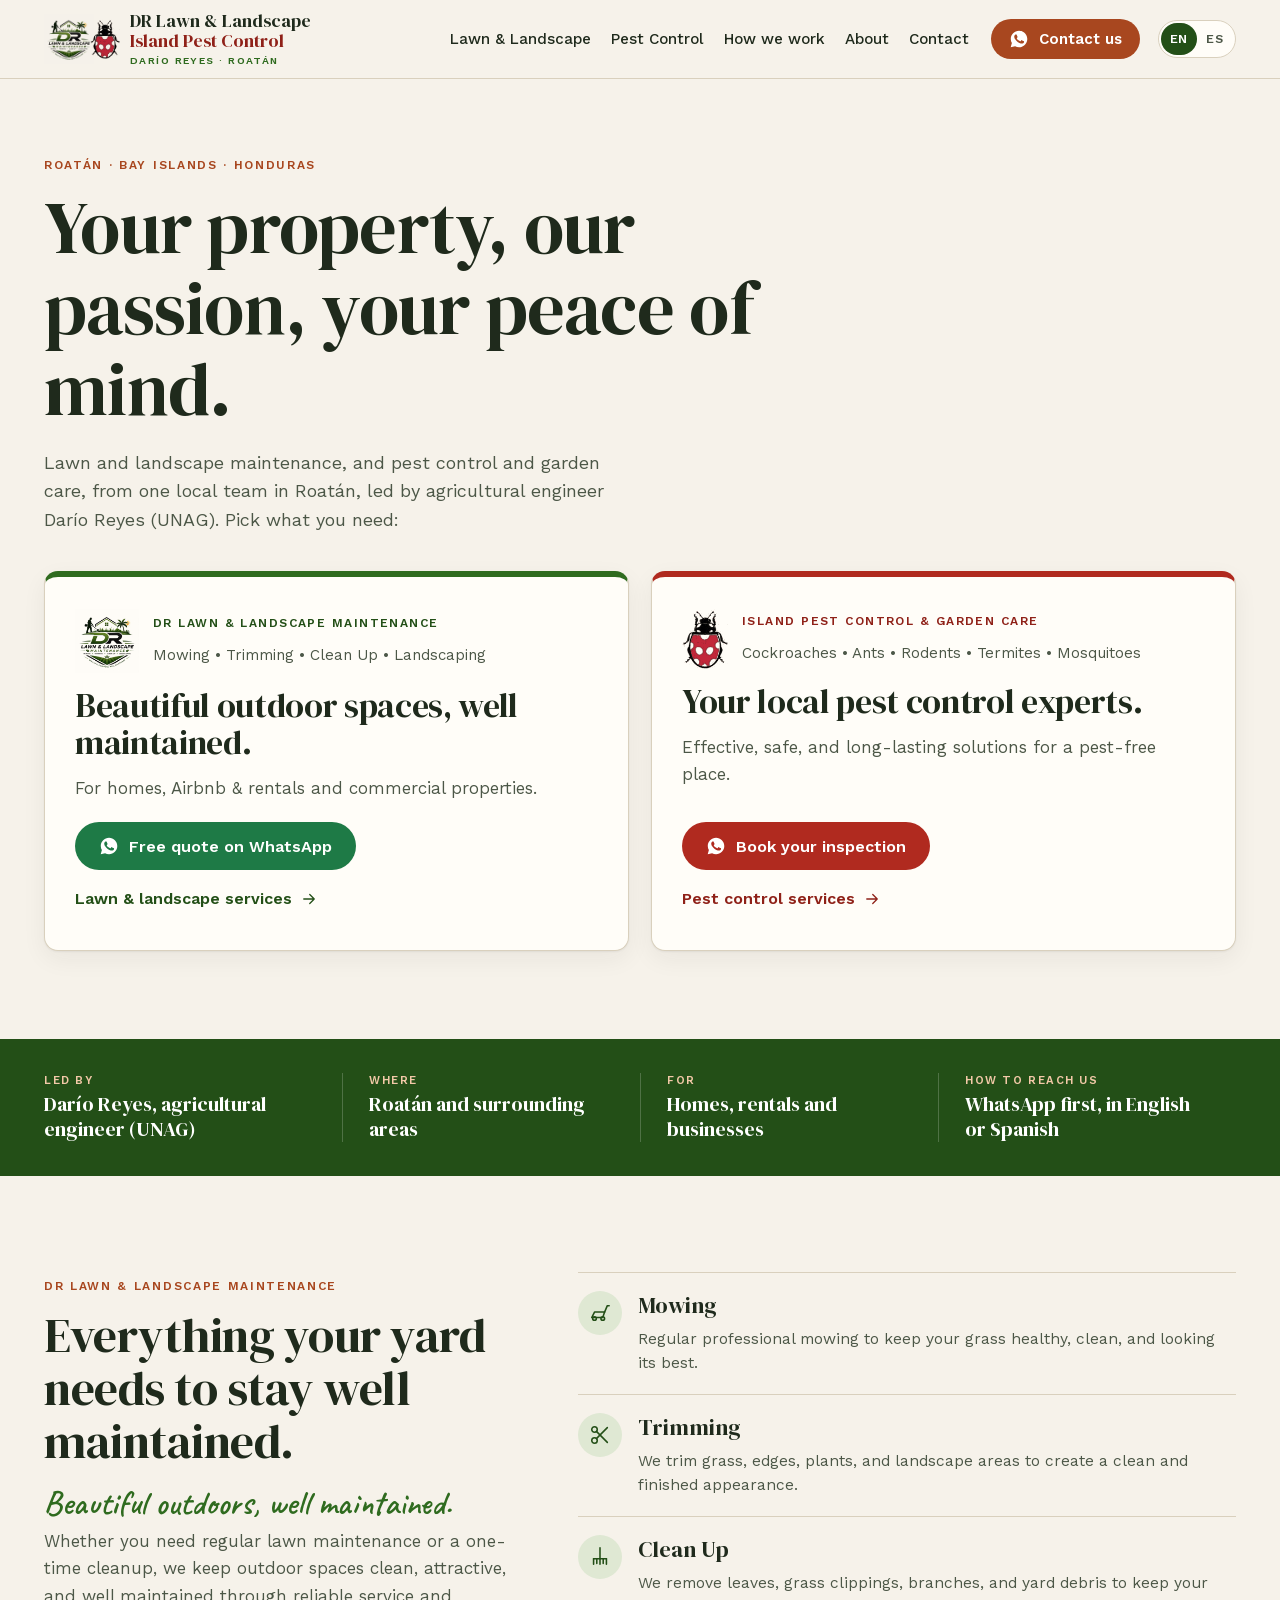
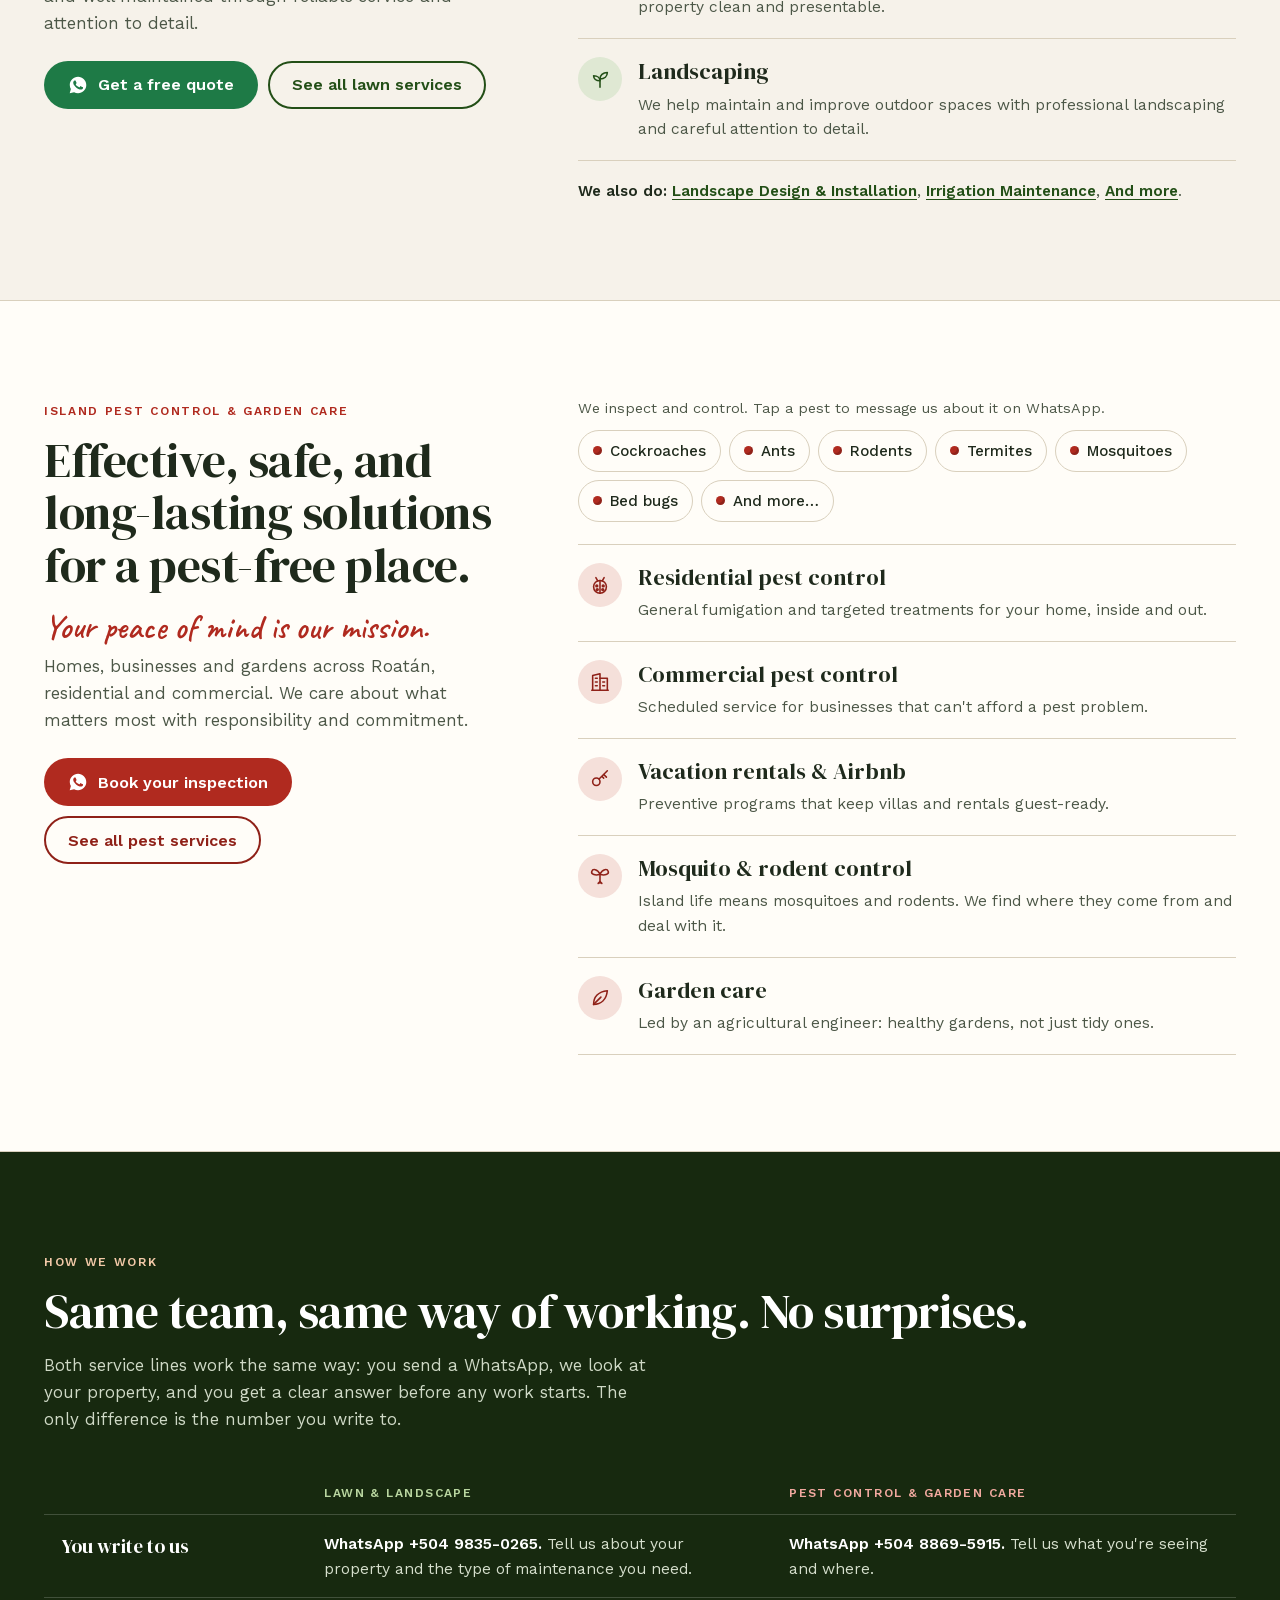
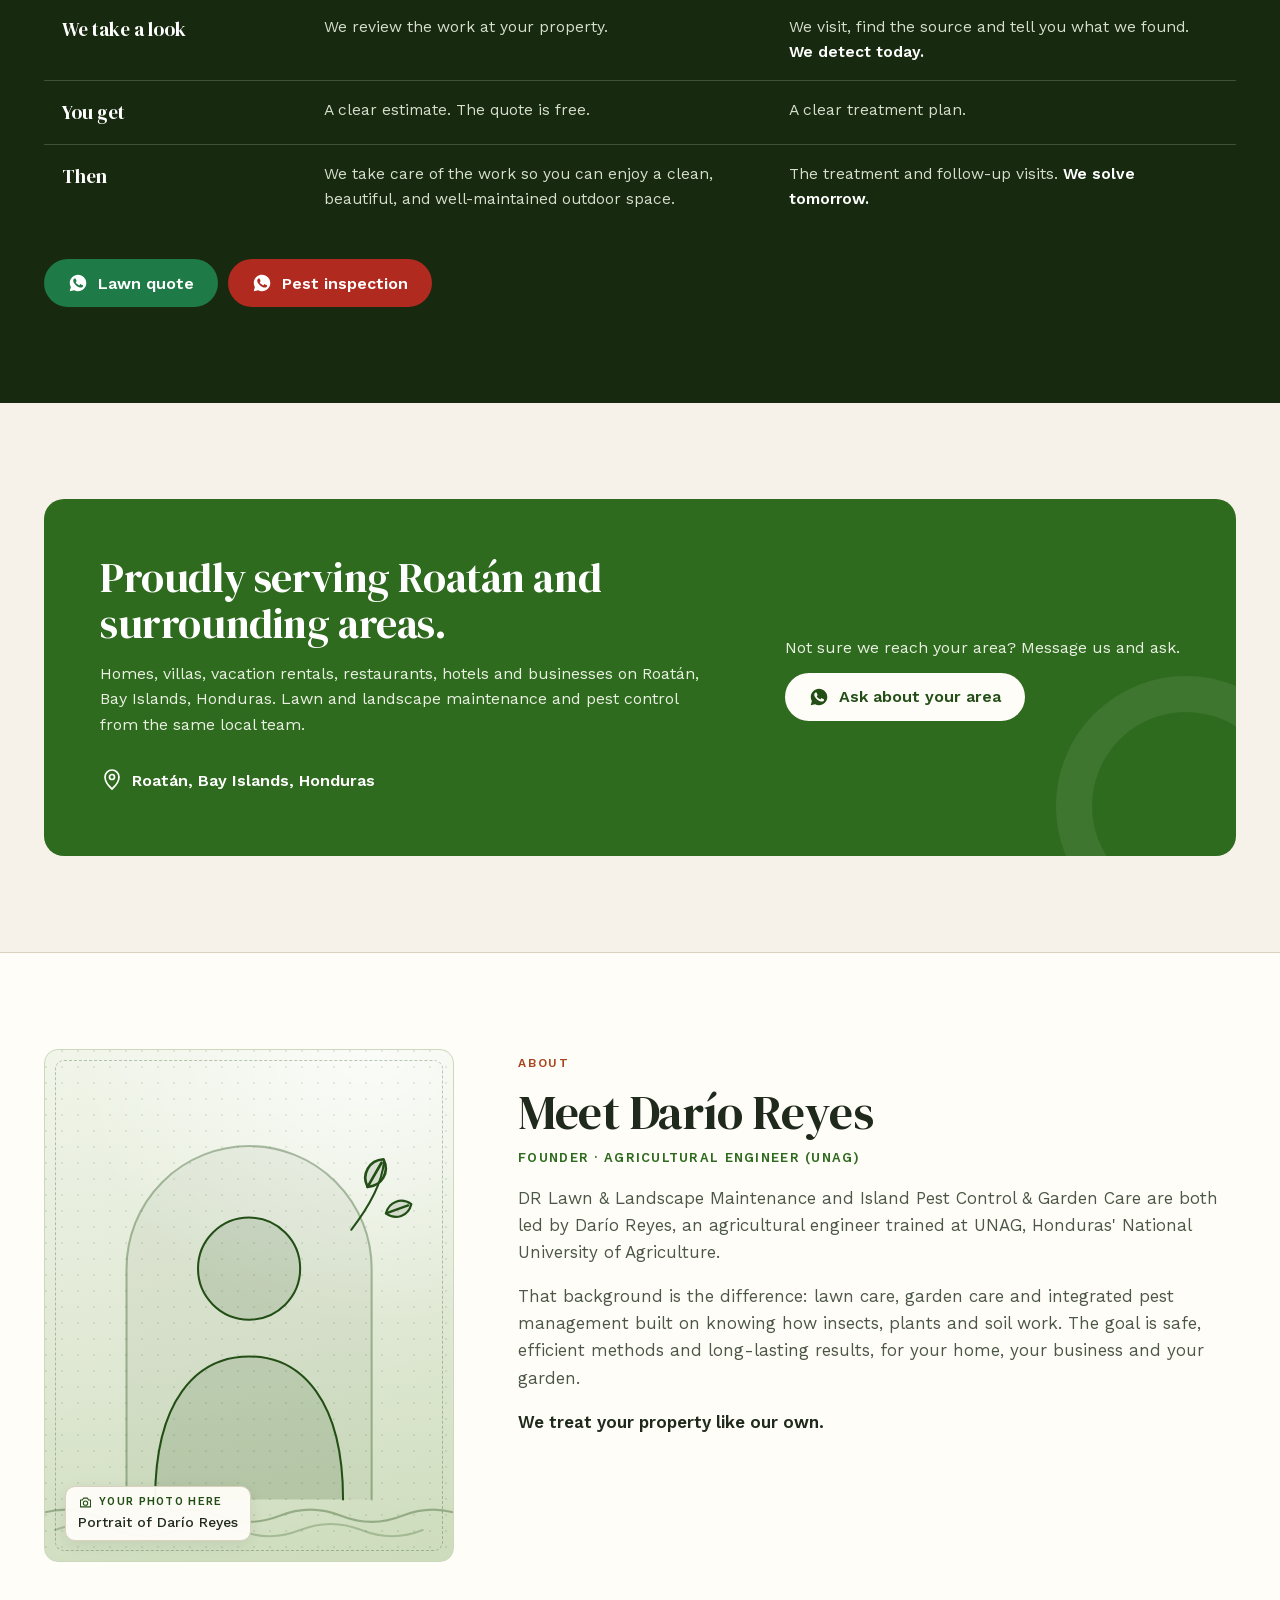
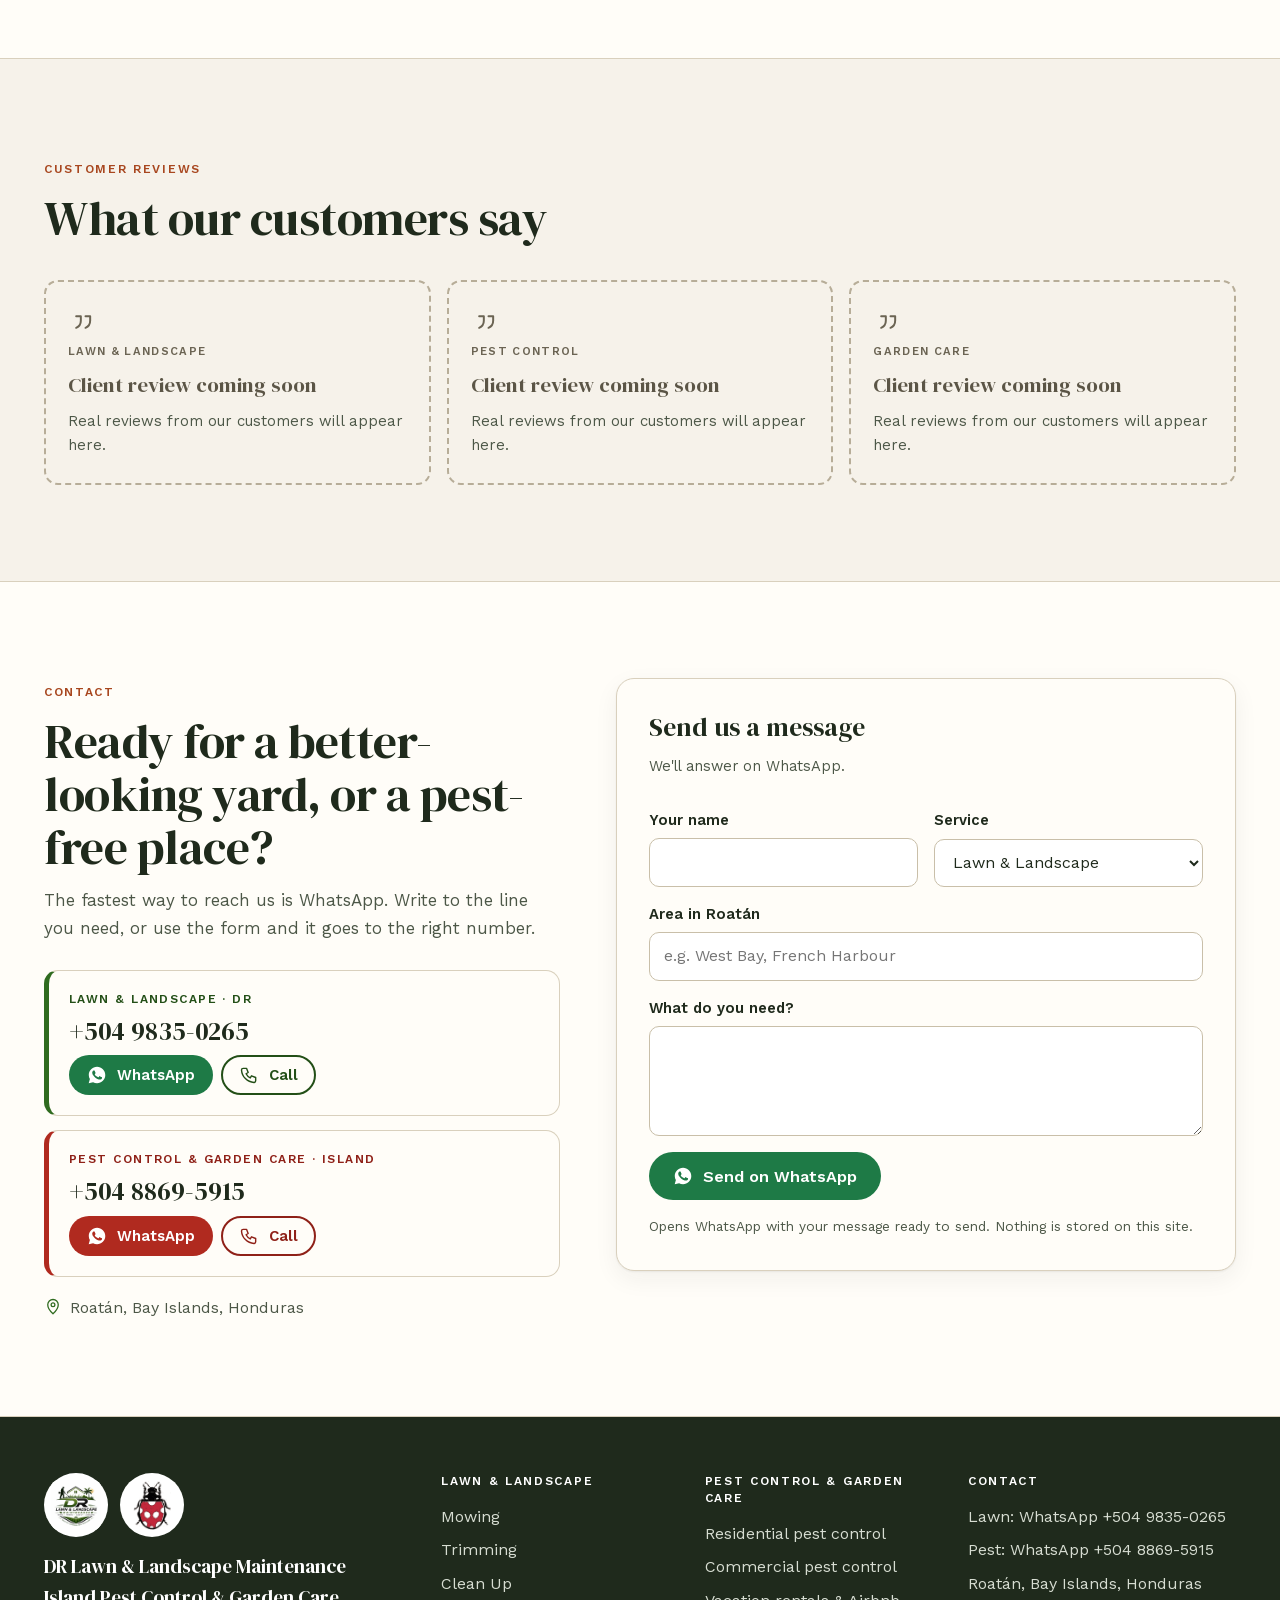
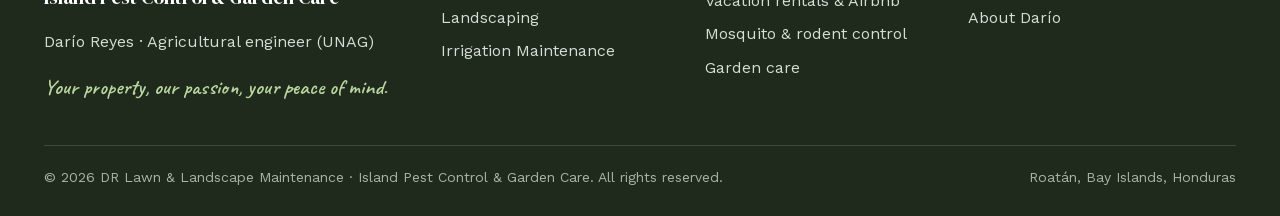
==== commit c6afcde2: "polish: designed photo placeholders, self-hosted fonts, per-line OG images, layout + a11y fixes - Ph" ====
--- a/index.html
+++ b/index.html
@@ -16,18 +16,22 @@
 <meta property="og:description" content="Lawn and landscape maintenance plus pest control and garden care in Roatán, Bay Islands, Honduras. Led by agricultural engineer Darío Reyes (UNAG). Quotes and inspections on WhatsApp.">
 <meta property="og:url" content="https://dario-roatan.vercel.app/">
 <meta property="og:image" content="https://dario-roatan.vercel.app/assets/og-image.jpg">
+<meta property="og:image:type" content="image/jpeg">
 <meta property="og:image:width" content="1200">
 <meta property="og:image:height" content="630">
-<meta property="og:image:alt" content="DR Lawn &amp; Landscape Maintenance and Island Pest Control &amp; Garden Care logos">
+<meta property="og:image:alt" content="DR Lawn &amp; Landscape Maintenance and Island Pest Control &amp; Garden Care logos. Darío Reyes, Roatán.">
 <meta property="og:locale" content="en_US">
 <meta property="og:locale:alternate" content="es_HN">
 <meta name="twitter:card" content="summary_large_image">
+<meta name="twitter:title" content="DR Lawn &amp; Landscape · Island Pest Control | Darío Reyes, Roatán">
+<meta name="twitter:description" content="Lawn and landscape maintenance plus pest control and garden care in Roatán, Bay Islands, Honduras. Led by agricultural engineer Darío Reyes (UNAG). Quotes and inspections on WhatsApp.">
+<meta name="twitter:image" content="https://dario-roatan.vercel.app/assets/og-image.jpg">
+<meta name="twitter:image:alt" content="DR Lawn &amp; Landscape Maintenance and Island Pest Control &amp; Garden Care logos. Darío Reyes, Roatán.">
 <link rel="icon" href="assets/favicon.svg" type="image/svg+xml">
 <link rel="icon" href="assets/favicon-32.png" type="image/png" sizes="32x32">
 <link rel="apple-touch-icon" href="assets/apple-touch-icon.png">
-<link rel="preconnect" href="https://fonts.googleapis.com">
-<link rel="preconnect" href="https://fonts.gstatic.com" crossorigin>
-<link rel="stylesheet" href="https://fonts.googleapis.com/css2?family=Caveat:wght@600&family=DM+Serif+Display&family=Work+Sans:wght@400;500;600&display=swap">
+<link rel="preload" href="assets/fonts/dm-serif-display-400.woff2" as="font" type="font/woff2" crossorigin>
+<link rel="preload" href="assets/fonts/work-sans-var.woff2" as="font" type="font/woff2" crossorigin>
 <link rel="stylesheet" href="assets/styles.css">
 <script type="application/ld+json">
 {
@@ -51,7 +55,7 @@
    "url": "https://dario-roatan.vercel.app/lawn/",
    "telephone": "+50498350265",
    "logo": "https://dario-roatan.vercel.app/assets/logo-dr-lawn.jpg",
-   "image": "https://dario-roatan.vercel.app/assets/og-image.jpg",
+   "image": "https://dario-roatan.vercel.app/assets/og-lawn-en.jpg",
    "address": {
     "@type": "PostalAddress",
     "addressLocality": "Roatán",
@@ -75,7 +79,7 @@
    "url": "https://dario-roatan.vercel.app/pest/",
    "telephone": "+50488695915",
    "logo": "https://dario-roatan.vercel.app/assets/ipc-wordmark.png",
-   "image": "https://dario-roatan.vercel.app/assets/og-image.jpg",
+   "image": "https://dario-roatan.vercel.app/assets/og-pest-en.jpg",
    "address": {
     "@type": "PostalAddress",
     "addressLocality": "Roatán",
@@ -99,7 +103,7 @@
 </head>
 <body>
 <svg width="0" height="0" style="position:absolute" aria-hidden="true" focusable="false"><symbol id="i-mower" viewBox="0 0 24 24"><path d="M3 17h12l2-6H6z"/><circle cx="6" cy="18" r="2"/><circle cx="15" cy="18" r="2"/><path d="M17 11l3-7h2"/></symbol><symbol id="i-scissors" viewBox="0 0 24 24"><circle cx="6" cy="6" r="3"/><circle cx="6" cy="18" r="3"/><path d="M8.1 8.1L20 20M8.1 15.9L20 4"/></symbol><symbol id="i-rake" viewBox="0 0 24 24"><path d="M12 2v12"/><path d="M5 14h14"/><path d="M5 14v6M8.5 14v5M12 14v6M15.5 14v5M19 14v6"/></symbol><symbol id="i-sprout" viewBox="0 0 24 24"><path d="M12 21v-9"/><path d="M12 12c0-4 3-7 8-7 0 4-3 7-8 7z"/><path d="M12 14c0-3-2.5-5.5-7-5.5 0 3 2.5 5.5 7 5.5z"/></symbol><symbol id="i-leaf" viewBox="0 0 24 24"><path d="M5 19c0-8 5-14 15-15-1 10-7 15-15 15z"/><path d="M5 19l8-8"/></symbol><symbol id="i-design" viewBox="0 0 24 24"><path d="M3 21h18"/><path d="M5 21V10l7-5 7 5v11"/><path d="M9 21v-5h6v5"/><path d="M12 5V2"/></symbol><symbol id="i-drop" viewBox="0 0 24 24"><path d="M12 3s6 6.5 6 11a6 6 0 0 1-12 0c0-4.5 6-11 6-11z"/><path d="M9.5 15a2.5 2.5 0 0 0 2.5 2.5"/></symbol><symbol id="i-plus" viewBox="0 0 24 24"><circle cx="12" cy="12" r="9"/><path d="M12 8v8M8 12h8"/></symbol><symbol id="i-home" viewBox="0 0 24 24"><path d="M3 11l9-7 9 7"/><path d="M5 10v10h14V10"/><path d="M10 20v-6h4v6"/></symbol><symbol id="i-key" viewBox="0 0 24 24"><circle cx="8" cy="15" r="4"/><path d="M11 12l9-9M16 7l3 3M14 9l2 2"/></symbol><symbol id="i-building" viewBox="0 0 24 24"><path d="M4 21V5l8-2v18"/><path d="M12 8h8v13"/><path d="M3 21h18"/><path d="M7 8h2M7 12h2M7 16h2M15 12h2M15 16h2"/></symbol><symbol id="i-shield" viewBox="0 0 24 24"><path d="M12 3l8 3v6c0 5-3.5 8-8 9-4.5-1-8-4-8-9V6z"/><path d="M8.5 12l2.5 2.5 4.5-5"/></symbol><symbol id="i-pin" viewBox="0 0 24 24"><path d="M12 21s-7-6.2-7-12a7 7 0 0 1 14 0c0 5.8-7 12-7 12z"/><circle cx="12" cy="9" r="2.5"/></symbol><symbol id="i-award" viewBox="0 0 24 24"><circle cx="12" cy="9" r="6"/><path d="M9.5 9l2 2 3.5-3.5"/><path d="M8.5 14L7 22l5-3 5 3-1.5-8"/></symbol><symbol id="i-calendar" viewBox="0 0 24 24"><rect x="3" y="5" width="18" height="16" rx="2"/><path d="M3 10h18M8 3v4M16 3v4"/><path d="M8 14h2M12 14h2M16 14h0M8 17h2M12 17h2"/></symbol><symbol id="i-phone" viewBox="0 0 24 24"><path d="M5 4h4l2 5-2.5 1.5a11 11 0 0 0 5 5L15 13l5 2v4a2 2 0 0 1-2 2A16 16 0 0 1 3 6a2 2 0 0 1 2-2z"/></symbol><symbol id="i-quote" viewBox="0 0 24 24"><path d="M7 7h4v4c0 3-1.5 5-4 6M15 7h4v4c0 3-1.5 5-4 6"/></symbol><symbol id="i-menu" viewBox="0 0 24 24"><path d="M4 7h16M4 12h16M4 17h16"/></symbol><symbol id="i-arrow" viewBox="0 0 24 24"><path d="M5 12h14M13 6l6 6-6 6"/></symbol><symbol id="i-wa" viewBox="0 0 24 24"><path d="M12.04 2C6.58 2 2.13 6.45 2.13 11.91c0 1.75.46 3.45 1.32 4.95L2.05 22l5.25-1.38c1.45.79 3.08 1.21 4.74 1.21 5.46 0 9.91-4.45 9.91-9.91C21.95 6.45 17.5 2 12.04 2zm5.79 14.11c-.24.68-1.42 1.3-1.95 1.35-.5.05-1.13.07-1.82-.11-.42-.13-.96-.31-1.65-.61-2.9-1.25-4.8-4.17-4.94-4.36-.14-.19-1.18-1.57-1.18-3s.75-2.13 1.02-2.42c.27-.29.58-.36.78-.36h.56c.18 0 .42-.07.66.5.24.58.82 2 .89 2.15.07.15.12.32.02.51-.1.19-.15.31-.29.48-.14.17-.3.38-.43.51-.14.14-.29.3-.13.58.17.29.75 1.23 1.6 1.99 1.1.98 2.03 1.28 2.32 1.43.29.14.46.12.63-.07.17-.19.72-.84.92-1.13.19-.29.39-.24.65-.14.27.1 1.69.8 1.98.94.29.14.48.22.55.34.07.12.07.7-.17 1.38z"/></symbol>
-<symbol id="i-bug" viewBox="0 0 24 24"><path d="M12 7c-3.9 0-7 3-7 7s3.1 7 7 7 7-3 7-7-3.1-7-7-7z"/><path d="M12 7v14"/><path d="M9.5 7.5L7.5 4M14.5 7.5l2-3.5"/><circle cx="8.5" cy="13" r="1"/><circle cx="15.5" cy="13" r="1"/><circle cx="9" cy="17" r="1"/><circle cx="15" cy="17" r="1"/></symbol><symbol id="i-spray" viewBox="0 0 24 24"><rect x="8" y="10" width="8" height="11" rx="2"/><path d="M10 10V7h4v3M14 7h2.5l2-2M17.5 3.5l1 1M19.5 6.5l1 .5M19 9l1 1"/></symbol><symbol id="i-wing" viewBox="0 0 24 24"><path d="M12 10v10"/><path d="M12 10C9 4 4 4 3 7s4 5 9 3zM12 10c3-6 8-6 9-3s-4 5-9 3z"/><path d="M10 20l2-2 2 2"/></symbol></svg>
+<symbol id="i-bug" viewBox="0 0 24 24"><path d="M12 7c-3.9 0-7 3-7 7s3.1 7 7 7 7-3 7-7-3.1-7-7-7z"/><path d="M12 7v14"/><path d="M9.5 7.5L7.5 4M14.5 7.5l2-3.5"/><circle cx="8.5" cy="13" r="1"/><circle cx="15.5" cy="13" r="1"/><circle cx="9" cy="17" r="1"/><circle cx="15" cy="17" r="1"/></symbol><symbol id="i-spray" viewBox="0 0 24 24"><rect x="8" y="10" width="8" height="11" rx="2"/><path d="M10 10V7h4v3M14 7h2.5l2-2M17.5 3.5l1 1M19.5 6.5l1 .5M19 9l1 1"/></symbol><symbol id="i-wing" viewBox="0 0 24 24"><path d="M12 10v10"/><path d="M12 10C9 4 4 4 3 7s4 5 9 3zM12 10c3-6 8-6 9-3s-4 5-9 3z"/><path d="M10 20l2-2 2 2"/></symbol><symbol id="i-camera" viewBox="0 0 24 24"><path d="M4 8h3l2-3h6l2 3h3v11H4z"/><circle cx="12" cy="13" r="3.5"/></symbol></svg>
 <a class="skip" href="#main">Skip to content</a>
 <header class="site-header">
   <div class="wrap nav" id="nav">
@@ -217,7 +221,7 @@
 
   <section id="about" class="band-paper" aria-labelledby="about-title">
     <div class="wrap about-grid">
-      <figure class="ph portrait" role="img" aria-label="[photo] Portrait of Darío Reyes"><svg class="icon" aria-hidden="true" focusable="false"><use href="#i-leaf"/></svg><figcaption aria-hidden="true">[photo] Portrait of Darío Reyes</figcaption></figure>
+      <figure class="ph portrait"><svg viewBox="0 0 400 500" preserveAspectRatio="xMidYMid slice" aria-hidden="true" focusable="false"><g fill="none" stroke="currentColor" stroke-width="2" stroke-linecap="round" stroke-linejoin="round"><path d="M80 440V214A120 120 0 0 1 320 214V440" stroke-opacity=".35" fill="currentColor" fill-opacity=".06"/><circle cx="200" cy="214" r="50" fill="currentColor" fill-opacity=".13"/><path d="M108 440C108 344 148 300 200 300S292 344 292 440" fill="currentColor" fill-opacity=".13"/><path stroke-opacity=".35" d="M-10 456c20-8 40-8 60 0s40 8 60 0 40-8 60 0 40 8 60 0 40-8 60 0 40 8 60 0 40-8 60 0"/><path stroke-opacity=".25" d="M10 470c20-8 40-8 60 0s40 8 60 0 40-8 60 0 40 8 60 0 40-8 60 0 40 8 60 0"/><g transform="translate(316 134) rotate(-60) scale(1.3)"><path d="M0 0C6-9 18-9 24 0C18 9 6 9 0 0Z" fill="currentColor" fill-opacity=".13"/><path d="M0 0H21"/></g><g transform="translate(334 160) rotate(-20) scale(1.1)"><path d="M0 0C6-9 18-9 24 0C18 9 6 9 0 0Z" fill="currentColor" fill-opacity=".13"/><path d="M0 0H21"/></g><path d="M300 176C320 150 330 130 332 110"/></g></svg><figcaption><span class="ph-k"><svg class="icon" aria-hidden="true" focusable="false"><use href="#i-camera"/></svg>Your photo here<span class="sr-only">:</span></span><span class="ph-d">Portrait of Darío Reyes</span></figcaption></figure>
       <div>
         <p class="kicker">About</p>
         <h2 class="h2" id="about-title">Meet Darío Reyes</h2>
--- a/assets/styles.css
+++ b/assets/styles.css
@@ -1,5 +1,9 @@
 /* Darío Reyes · Roatán: DR Lawn & Landscape + Island Pest Control. One stylesheet, mobile-first.
    Evolved from the DR Lawn earthy editorial look. Pest line = secondary red accent, same system. */
+/* Self-hosted fonts (latin subset covers Spanish). No third-party requests. */
+@font-face { font-family: "DM Serif Display"; font-style: normal; font-weight: 400; font-display: swap; src: url("fonts/dm-serif-display-400.woff2") format("woff2"); }
+@font-face { font-family: "Work Sans"; font-style: normal; font-weight: 400 600; font-display: swap; src: url("fonts/work-sans-var.woff2") format("woff2"); }
+@font-face { font-family: "Caveat"; font-style: normal; font-weight: 600; font-display: swap; src: url("fonts/caveat-600.woff2") format("woff2"); }
 :root {
   --cream: #f6f2ea;
   --paper: #fffdf8;
@@ -139,7 +143,7 @@
 .script { display: block; font-family: var(--script); font-weight: 600; color: var(--green); font-size: clamp(1.6rem, 5vw, 2.1rem); line-height: 1.15; margin: 16px 0 6px; }
 .entries { display: grid; gap: 16px; margin-top: 36px; }
 @media (min-width: 860px) { .entries { grid-template-columns: 1fr 1fr; gap: 22px; } }
-.entry { background: var(--paper); border: 1px solid var(--line); border-top: 6px solid var(--accent); border-radius: var(--radius); padding: 26px 22px; box-shadow: var(--shadow); display: grid; gap: 14px; align-content: start; }
+.entry { background: var(--paper); border: 1px solid var(--line); border-top: 6px solid var(--accent); border-radius: var(--radius); padding: 26px 22px; box-shadow: var(--shadow); display: flex; flex-direction: column; gap: 14px; }
 .entry-head { display: flex; align-items: center; gap: 14px; }
 .entry-head img { mix-blend-mode: multiply; flex: none; }
 .entry-head .lg-dr { width: 64px; height: 64px; }
@@ -147,7 +151,8 @@
 .entry-name { font: 600 .75rem/1.35 var(--sans); letter-spacing: .12em; text-transform: uppercase; color: var(--accent-deep); }
 .entry h2 { font-size: clamp(1.6rem, 4vw, 2.1rem); }
 .entry .tags { color: var(--muted); font-size: .95rem; }
-.entry-cta { display: flex; flex-wrap: wrap; gap: 10px; align-items: center; margin-top: 4px; }
+.entry .lead { margin: 0; font-size: 1.0625rem; max-width: none; }
+.entry-cta { display: flex; flex-direction: column; align-items: flex-start; gap: 10px; margin-top: auto; padding-top: 6px; }
 @media (min-width: 960px) { .hero { padding: 72px 0 88px; } .entry { padding: 32px 30px; } }
 
 /* ---------- Facts strip ---------- */
@@ -225,13 +230,18 @@
 .about-body { color: var(--muted); font-size: 1.0625rem; }
 .about-body strong { color: var(--ink); }
 
-/* ---------- Photo placeholders ---------- */
-.ph { position: relative; margin: 0; border-radius: var(--radius); overflow: hidden; aspect-ratio: 4 / 3; min-height: 200px; background: radial-gradient(120% 90% at 85% 10%, rgba(255, 255, 255, .35), transparent 55%), repeating-linear-gradient(135deg, rgba(255, 255, 255, .07) 0 2px, transparent 2px 14px), linear-gradient(160deg, #6f9a52 0%, #3f7428 55%, #2a5a1b 100%); display: grid; place-items: center; color: rgba(255, 255, 255, .9); }
-.ph.alt { background: radial-gradient(120% 90% at 15% 0%, rgba(255, 255, 255, .4), transparent 55%), repeating-linear-gradient(45deg, rgba(255, 255, 255, .08) 0 2px, transparent 2px 14px), linear-gradient(200deg, #a9c08a 0%, #6f9a52 60%, #4d7f34 100%); }
-.ph.pest { background: radial-gradient(120% 90% at 85% 10%, rgba(255, 255, 255, .3), transparent 55%), repeating-linear-gradient(135deg, rgba(255, 255, 255, .06) 0 2px, transparent 2px 14px), linear-gradient(160deg, #7a8f6a 0%, #4b5e3e 55%, #2f3d27 100%); }
+/* ---------- Photo placeholders (designed panels until Darío's photos arrive) ---------- */
+.ph { --ph: var(--green-deep); --ph-dot: rgba(35, 79, 23, .10); position: relative; margin: 0; border-radius: var(--radius); overflow: hidden; aspect-ratio: 4 / 3; min-height: 200px; color: var(--ph); border: 1px solid #cbd8bb;
+  background: radial-gradient(circle at 1px 1px, var(--ph-dot) 1px, transparent 1.6px) 0 0 / 16px 16px, radial-gradient(120% 90% at 80% 0%, rgba(255, 255, 255, .75), transparent 60%), linear-gradient(172deg, #f1f5ea 0%, #dfe8d3 58%, #cddcbc 100%); }
+.ph.alt { --ph: var(--terra-deep); --ph-dot: rgba(142, 59, 25, .09); border-color: var(--line); background: radial-gradient(circle at 1px 1px, var(--ph-dot) 1px, transparent 1.6px) 0 0 / 16px 16px, radial-gradient(120% 90% at 20% 0%, rgba(255, 255, 255, .8), transparent 60%), linear-gradient(172deg, #fbf8f1 0%, #f1ebdf 55%, #e6dcc8 100%); }
+.ph.pest { --ph: var(--red-deep); --ph-dot: rgba(143, 33, 24, .08); border-color: #ecccc3; background: radial-gradient(circle at 1px 1px, var(--ph-dot) 1px, transparent 1.6px) 0 0 / 16px 16px, radial-gradient(120% 90% at 80% 0%, rgba(255, 255, 255, .8), transparent 60%), linear-gradient(172deg, #fdf7f4 0%, #f7e7e1 58%, #f1d6cd 100%); }
 .ph.portrait { aspect-ratio: 4 / 5; }
-.ph svg { width: 60px; height: 60px; stroke-width: 1.2; opacity: .85; }
-.ph figcaption { position: absolute; left: 12px; bottom: 12px; right: 12px; font-size: .8125rem; font-weight: 500; color: #fff; background: rgba(23, 41, 15, .74); padding: 6px 10px; border-radius: 8px; width: fit-content; max-width: calc(100% - 24px); }
+.ph::after { content: ""; position: absolute; inset: 10px; border: 1.5px dashed currentColor; opacity: .3; border-radius: 9px; pointer-events: none; }
+.ph > svg { position: absolute; inset: 0; width: 100%; height: 100%; }
+.ph figcaption { position: absolute; left: 20px; bottom: 20px; width: fit-content; max-width: calc(100% - 40px); background: rgba(255, 253, 248, .95); color: var(--ink); border: 1px solid var(--line); border-radius: 10px; padding: 8px 12px 9px; box-shadow: 0 4px 14px rgba(31, 42, 28, .08); font-size: .875rem; line-height: 1.3; }
+.ph .ph-k { display: flex; align-items: center; gap: 6px; font: 600 .68rem/1.3 var(--sans); letter-spacing: .12em; text-transform: uppercase; color: var(--ph); }
+.ph .ph-k .icon { width: 15px; height: 15px; }
+.ph .ph-d { display: block; font-weight: 500; margin-top: 3px; }
 .gallery { display: grid; gap: 14px; grid-template-columns: 1fr; }
 @media (min-width: 640px) { .gallery { grid-template-columns: repeat(2, 1fr); } }
 @media (min-width: 960px) { .gallery.g3 { grid-template-columns: repeat(3, 1fr); } }
@@ -240,10 +250,10 @@
 .reviews-grid { display: grid; gap: 16px; }
 @media (min-width: 900px) { .reviews-grid { grid-template-columns: repeat(3, 1fr); } }
 .review-ph { border: 2px dashed #b7ad98; border-radius: var(--radius); padding: 26px 22px; min-height: 160px; display: flex; flex-direction: column; justify-content: center; align-items: flex-start; gap: 8px; color: var(--muted); }
-.review-ph .icon { width: 28px; height: 28px; color: #8a8270; }
+.review-ph .icon { width: 28px; height: 28px; color: #6b6453; }
 .review-ph strong { font-family: var(--serif); font-weight: 400; font-size: 1.3rem; color: #5b5546; }
 .review-ph span { font-size: .9375rem; }
-.review-ph .tag { font: 600 .7rem/1.4 var(--sans); letter-spacing: .12em; text-transform: uppercase; color: #8a8270; }
+.review-ph .tag { font: 600 .7rem/1.4 var(--sans); letter-spacing: .12em; text-transform: uppercase; color: #6b6453; }
 
 /* ---------- Contact ---------- */
 .contact-grid { display: grid; gap: 28px; }
@@ -285,12 +295,15 @@
 .cards { display: grid; gap: 16px; }
 @media (min-width: 640px) { .cards { grid-template-columns: repeat(2, 1fr); } }
 @media (min-width: 1100px) { .cards-4 { grid-template-columns: repeat(4, 1fr); } }
+/* Five pest cards: 2 + 2 + 1 (full row) on tablets, 3 + 2 on desktop. No empty slot. */
+@media (min-width: 640px) and (max-width: 1099px) { .cards-5 > :last-child { grid-column: 1 / -1; } }
+@media (min-width: 1100px) { .cards-5 { grid-template-columns: repeat(6, 1fr); } .cards-5 > * { grid-column: span 2; } .cards-5 > :nth-child(n+4) { grid-column: span 3; } }
 .card { background: var(--paper); border: 1px solid var(--line); border-radius: var(--radius); padding: 24px 22px; display: flex; flex-direction: column; gap: 12px; box-shadow: var(--shadow); }
 .card-icon { width: 50px; height: 50px; border-radius: 50%; background: var(--accent); color: #fff; display: grid; place-items: center; }
 .card-icon .icon { width: 25px; height: 25px; }
 .card h3 { font-family: var(--serif); font-weight: 400; font-size: 1.45rem; }
 .card p { color: var(--muted); font-size: .975rem; }
-.card ul { display: grid; gap: 6px; flex: 1; }
+.card ul { display: grid; gap: 6px; flex: 1; align-content: start; }
 .card li { position: relative; padding-left: 18px; font-size: .95rem; }
 .card li::before { content: ""; position: absolute; left: 2px; top: .62em; width: 7px; height: 7px; border-radius: 50%; background: var(--accent); }
 .card .grow { flex: 1; }
@@ -321,8 +334,8 @@
 .footer-grid { display: grid; gap: 32px; }
 @media (min-width: 900px) { .footer-grid { grid-template-columns: 1.6fr 1fr 1fr 1.2fr; gap: 40px; } }
 .footer-brand { display: flex; gap: 12px; align-items: center; }
-.footer-brand .fm { width: 64px; height: 64px; border-radius: 50%; background: #fff; padding: 4px; display: grid; place-items: center; }
-.footer-brand .fm img { max-height: 54px; width: auto; }
+.footer-brand .fm { width: 64px; height: 64px; border-radius: 50%; background: #fff; padding: 4px; display: grid; place-items: center; overflow: hidden; }
+.footer-brand .fm img { max-height: 50px; width: auto; }
 .footer-brand strong { font-family: var(--serif); font-weight: 400; font-size: 1.2rem; color: #fff; display: block; line-height: 1.2; }
 .footer-tag { font-family: var(--script); font-size: 1.35rem; color: #b9d6a0; display: block; margin-top: 12px; }
 .site-footer h2 { font: 600 .75rem/1.4 var(--sans); letter-spacing: .14em; text-transform: uppercase; color: #fff; margin-bottom: 14px; }
@@ -339,6 +352,22 @@
 @media (max-width: 1099px) { .site-footer { padding-bottom: 110px; } }
 @media (min-width: 1100px) { .wa-bar { display: none; } }
 
+/* ---------- Polish: phone buttons, focus on dark bands, print ---------- */
+@media (max-width: 559px) {
+  .btns > .btn, .entry-cta > .btn, .area-actions > .btn { width: 100%; }
+}
+.how :focus-visible, .facts :focus-visible, .area-card :focus-visible, .site-footer :focus-visible { outline-color: var(--terra-soft); }
+.btn:focus-visible { outline-offset: 3px; }
+@media print {
+  .site-header { position: static; backdrop-filter: none; }
+  .wa-bar, .nav-toggle, .skip, .quote-form { display: none !important; }
+  body { background: #fff; }
+  section { padding: 28px 0; }
+  .how, .facts, .area-card, .site-footer, .ph, .btn { -webkit-print-color-adjust: exact; print-color-adjust: exact; }
+  .ph, .card, .entry, .line-card { break-inside: avoid; }
+  .site-footer { padding-bottom: 28px !important; }
+}
+
 @media (prefers-reduced-motion: reduce) {
   html { scroll-behavior: auto; }
   *, *::before, *::after { transition: none !important; animation: none !important; }
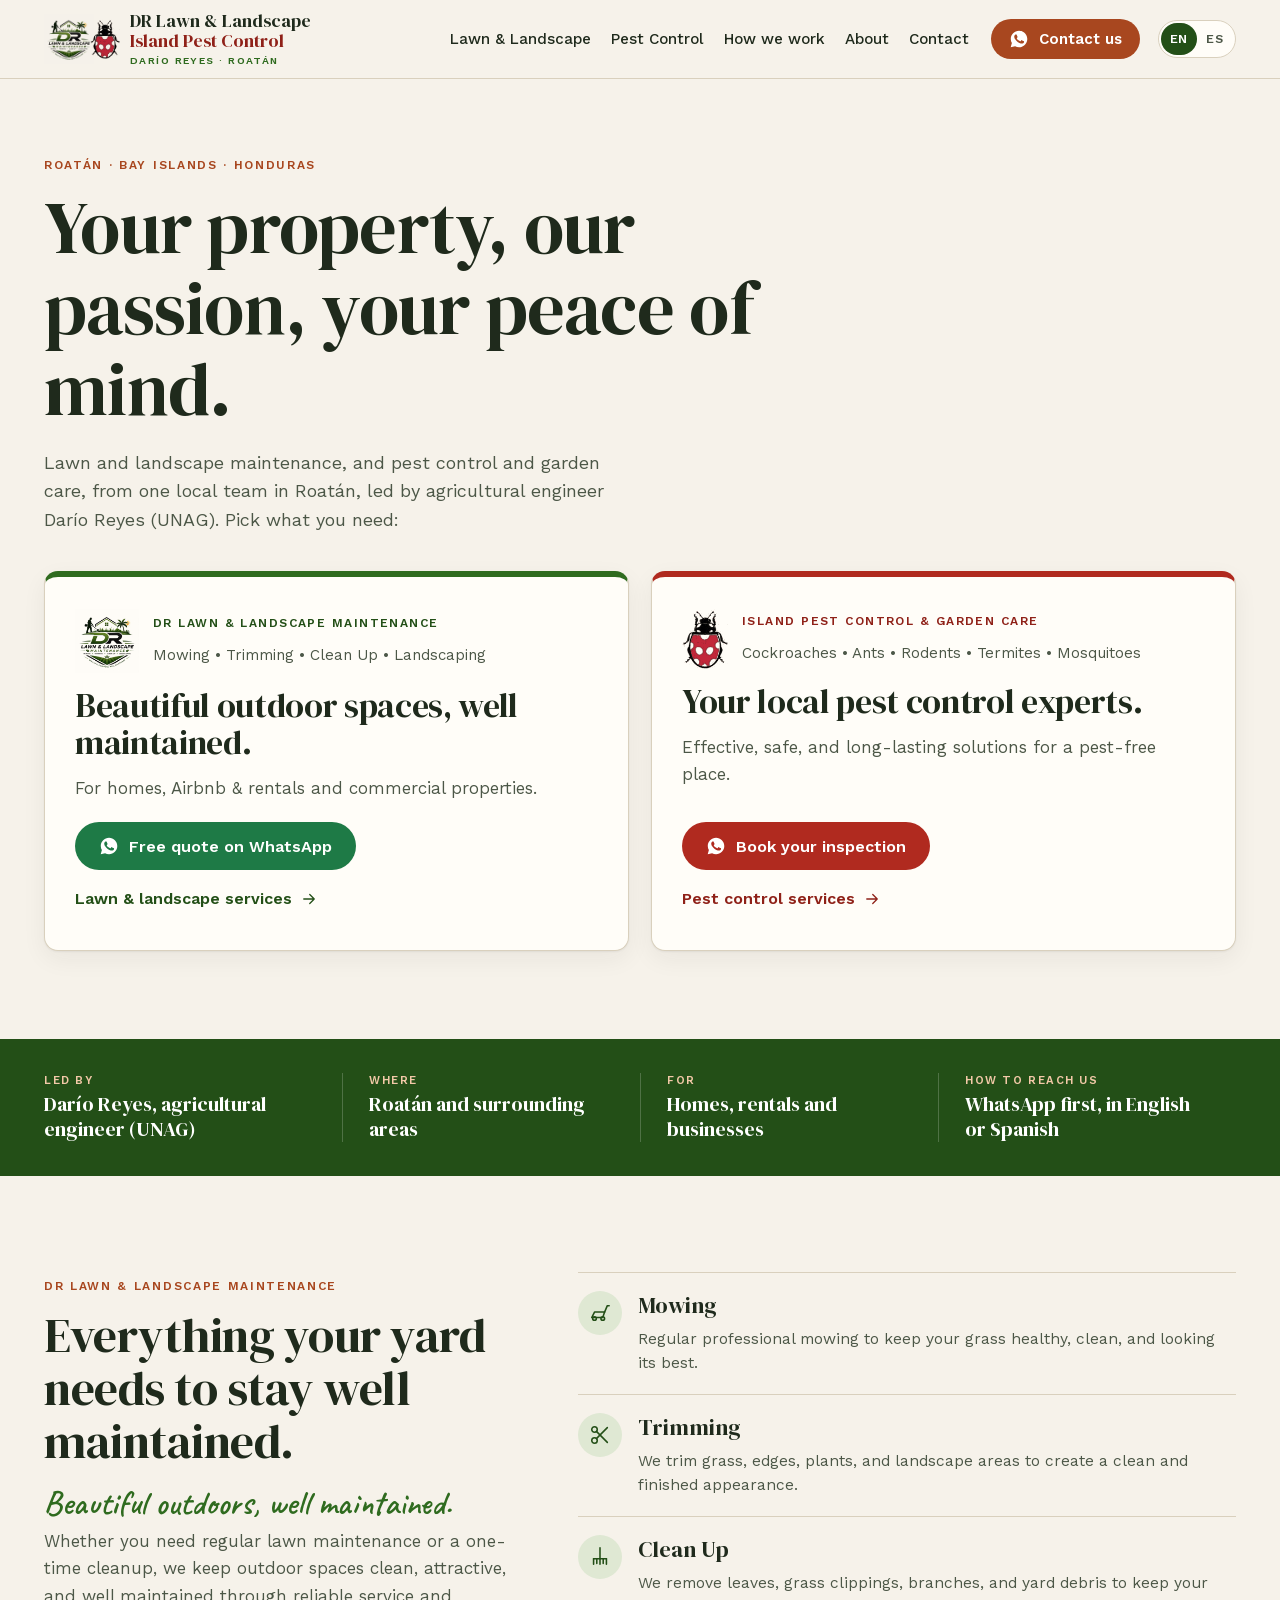
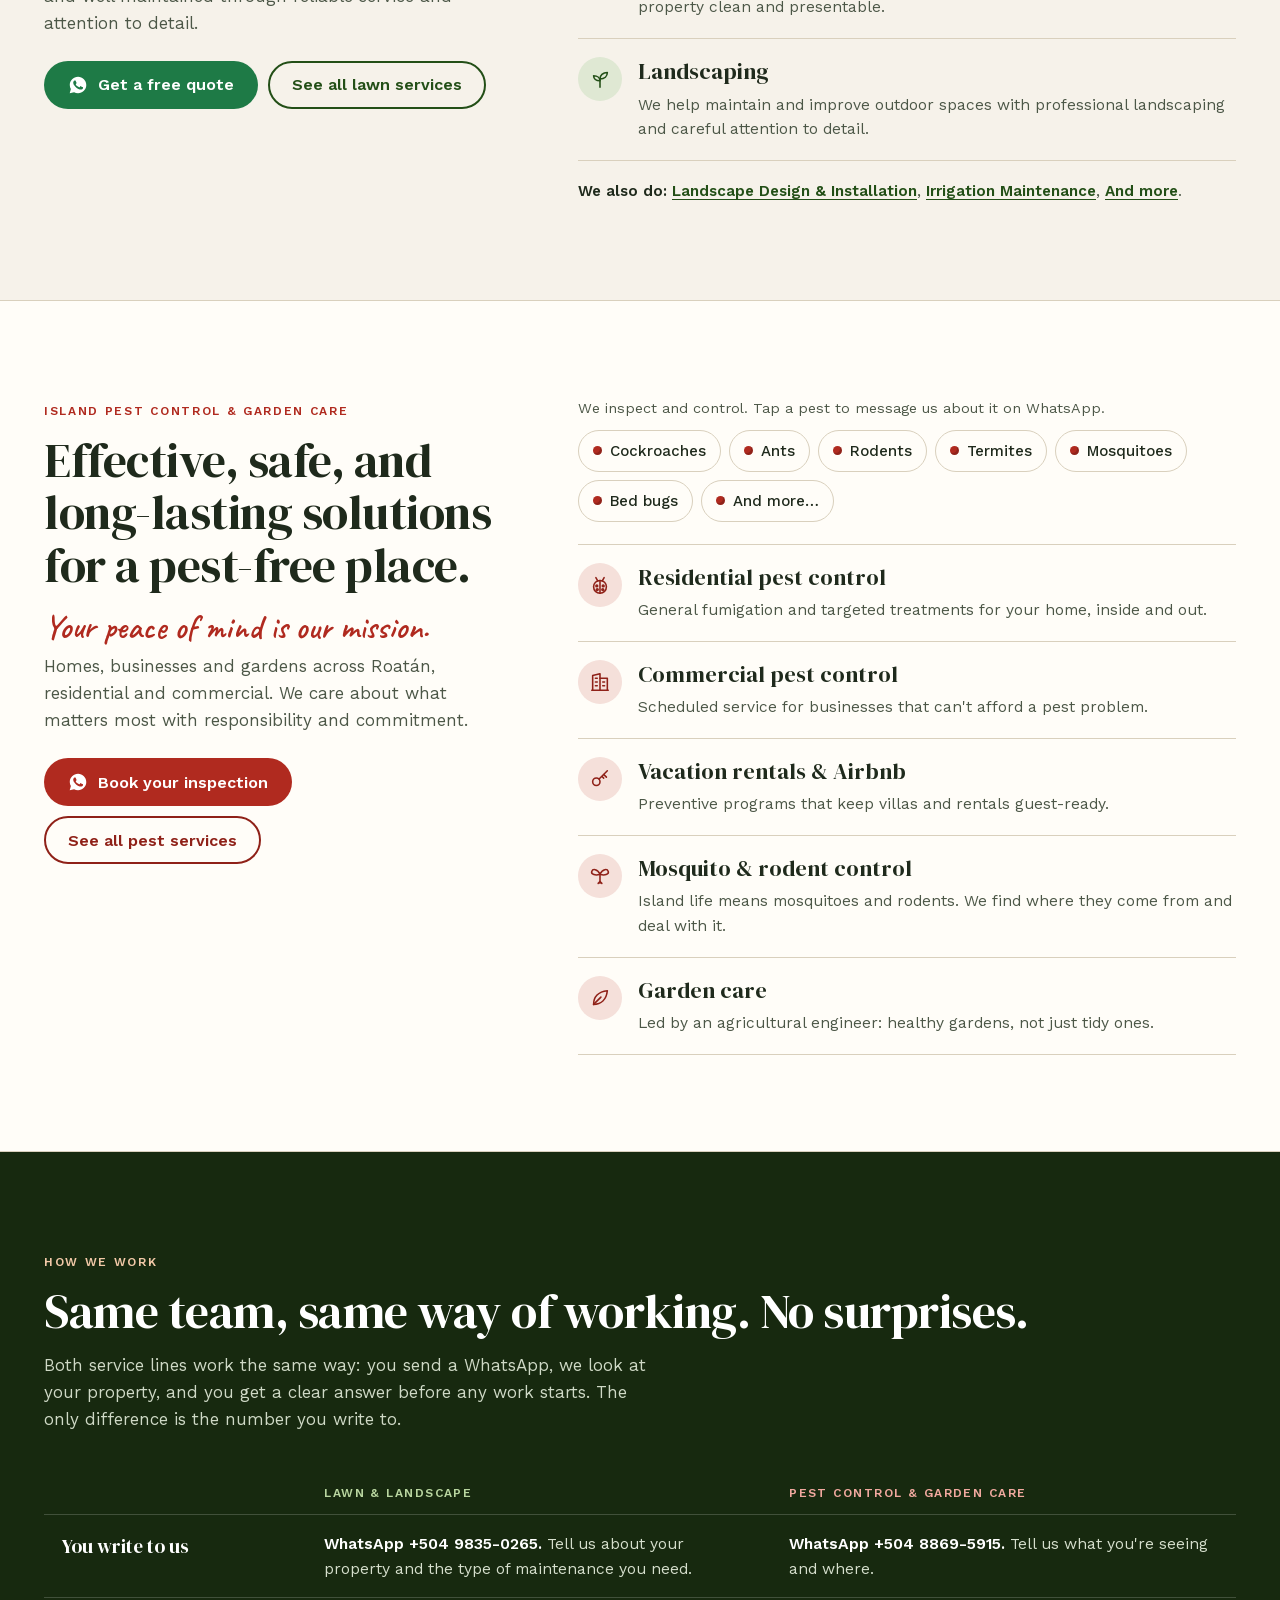
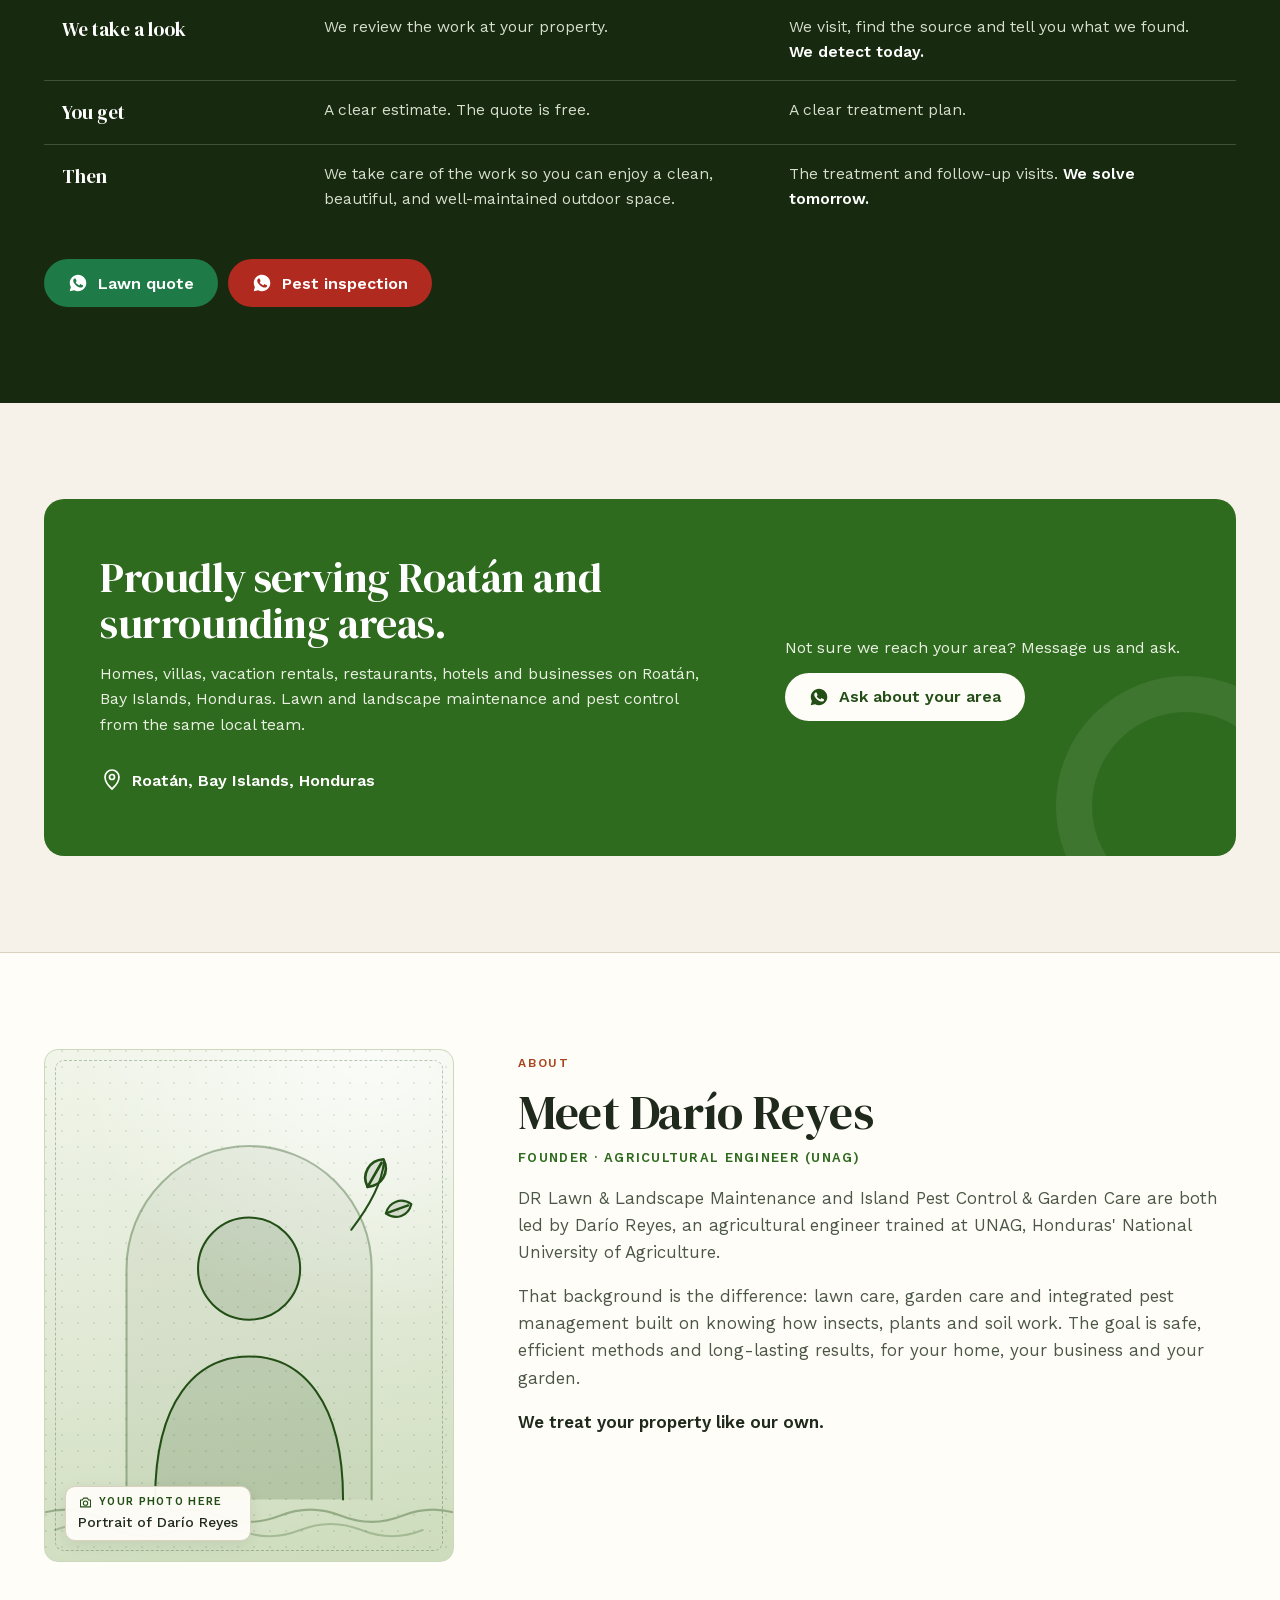
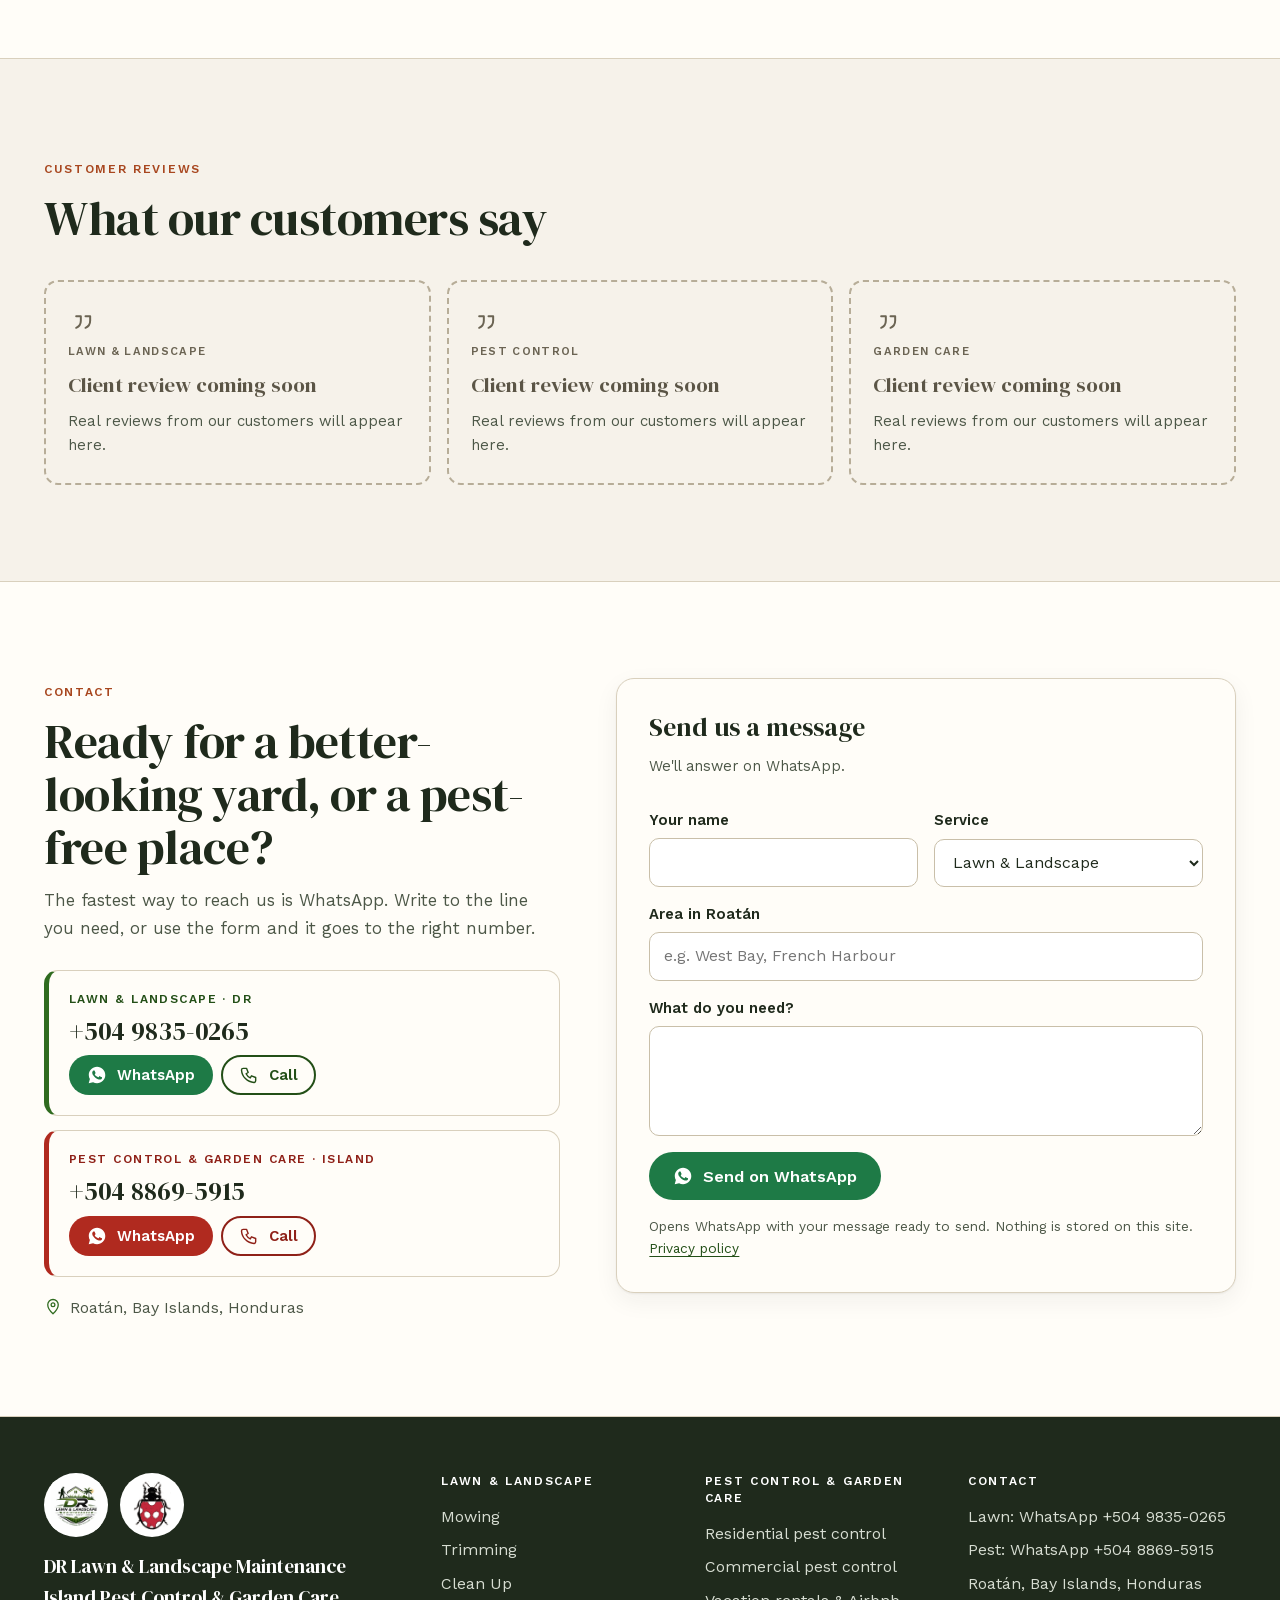
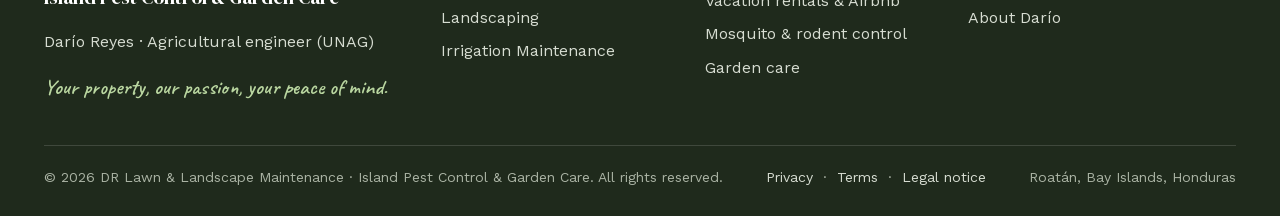
==== commit 7210f475: "Legal pack: privacy, terms, legal notice (EN/ES) + security headers - /privacy/ /terms/ /legal/ and " ====
--- a/index.html
+++ b/index.html
@@ -32,7 +32,7 @@
 <link rel="apple-touch-icon" href="assets/apple-touch-icon.png">
 <link rel="preload" href="assets/fonts/dm-serif-display-400.woff2" as="font" type="font/woff2" crossorigin>
 <link rel="preload" href="assets/fonts/work-sans-var.woff2" as="font" type="font/woff2" crossorigin>
-<link rel="stylesheet" href="assets/styles.css">
+<link rel="stylesheet" href="assets/styles.css?v=20261022">
 <script type="application/ld+json">
 {
  "@context": "https://schema.org",
@@ -280,7 +280,7 @@
         <div class="field"><label for="f-area">Area in Roatán</label><input id="f-area" type="text" placeholder="e.g. West Bay, French Harbour"></div>
         <div class="field"><label for="f-msg">What do you need?</label><textarea id="f-msg" name="text" required></textarea></div>
         <button class="btn btn-wa" type="submit"><svg class="icon icon-fill" aria-hidden="true" focusable="false"><use href="#i-wa"/></svg>Send on WhatsApp</button>
-        <p class="form-note">Opens WhatsApp with your message ready to send. Nothing is stored on this site.</p>
+        <p class="form-note">Opens WhatsApp with your message ready to send. Nothing is stored on this site. <a href="privacy/">Privacy policy</a></p>
       </form>
     </div>
   </section>
@@ -320,6 +320,7 @@
     </div>
     <div class="footer-bottom">
       <span>&copy; 2026 DR Lawn &amp; Landscape Maintenance · Island Pest Control &amp; Garden Care. All rights reserved.</span>
+      <nav class="footer-legal" aria-label="Legal"><a href="privacy/">Privacy</a><span aria-hidden="true">·</span><a href="terms/">Terms</a><span aria-hidden="true">·</span><a href="legal/">Legal notice</a></nav>
       <span>Roatán, Bay Islands, Honduras</span>
     </div>
   </div>
@@ -330,6 +331,6 @@
   <a class="btn btn-red" href="https://wa.me/50488695915?text=Hi%20Island%20Pest%20Control%2C%20I%27d%20like%20to%20book%20an%20inspection." target="_blank" rel="noopener"><svg class="icon icon-fill" aria-hidden="true" focusable="false"><use href="#i-wa"/></svg><span>Pest inspection<small>+504 8869-5915</small></span></a>
 </div>
 
-<script src="assets/site.js" defer></script>
+<script src="assets/site.js?v=20261022" defer></script>
 </body>
 </html>
--- a/assets/styles.css
+++ b/assets/styles.css
@@ -344,6 +344,25 @@
 .site-footer a:hover { color: #fff; text-decoration: underline; }
 .footer-bottom { margin-top: 40px; padding-top: 20px; border-top: 1px solid rgba(255, 255, 255, .14); display: flex; flex-wrap: wrap; gap: 8px 24px; justify-content: space-between; font-size: .875rem; color: #aab3a4; }
 
+.footer-legal { display: flex; flex-wrap: wrap; gap: 4px 10px; }
+.footer-legal a[aria-current] { color: #fff; }
+
+/* ---------- Legal pages (privacy, terms, legal notice) ---------- */
+.legal { padding-bottom: 72px; }
+.legal-card { position: relative; overflow: hidden; max-width: 860px; margin-top: 18px; background: var(--paper); border: 1px solid var(--line); border-radius: 18px; padding: 34px 20px 30px; box-shadow: var(--shadow); }
+.legal-card::before { content: ""; position: absolute; left: 0; right: 0; top: 0; height: 6px; background: linear-gradient(90deg, var(--green) 50%, var(--red) 50%); }
+@media (min-width: 760px) { .legal-card { padding: 48px 56px 40px; } }
+.legal-card h1 { font-size: clamp(2.3rem, 7vw, 3.6rem); }
+.legal-updated { font-size: .9rem; color: var(--muted); margin: 10px 0 18px; }
+.legal-body { margin-top: 8px; color: var(--muted); font-size: 1.0625rem; max-width: 70ch; }
+.legal-body section, .legal-body section:first-child { padding: 26px 0 0; }
+.legal-body h2 { font-size: clamp(1.45rem, 4.2vw, 1.85rem); color: var(--ink); margin-bottom: 10px; }
+.legal-body ul { list-style: disc; padding-left: 1.25em; margin: 0 0 1em; display: grid; gap: 6px; }
+.legal-body ul:last-child { margin-bottom: 0; }
+.legal-body strong { color: var(--ink); }
+.legal-body a, .form-note a { overflow-wrap: anywhere; }
+.legal-more { margin-top: 32px; padding-top: 18px; border-top: 1px solid var(--line); font-size: .95rem; color: var(--muted); }
+
 /* ---------- Sticky mobile bar (two lines) ---------- */
 .wa-bar { position: fixed; left: 0; right: 0; bottom: 0; z-index: 60; display: grid; grid-template-columns: 1fr 1fr; gap: 8px; padding: 10px var(--gutter) calc(10px + env(safe-area-inset-bottom)); background: rgba(255, 253, 248, .97); border-top: 1px solid var(--line); box-shadow: 0 -6px 20px rgba(31, 42, 28, .08); }
 .wa-bar .btn { min-height: 48px; padding: 8px 10px; font-size: .9rem; gap: 6px; }
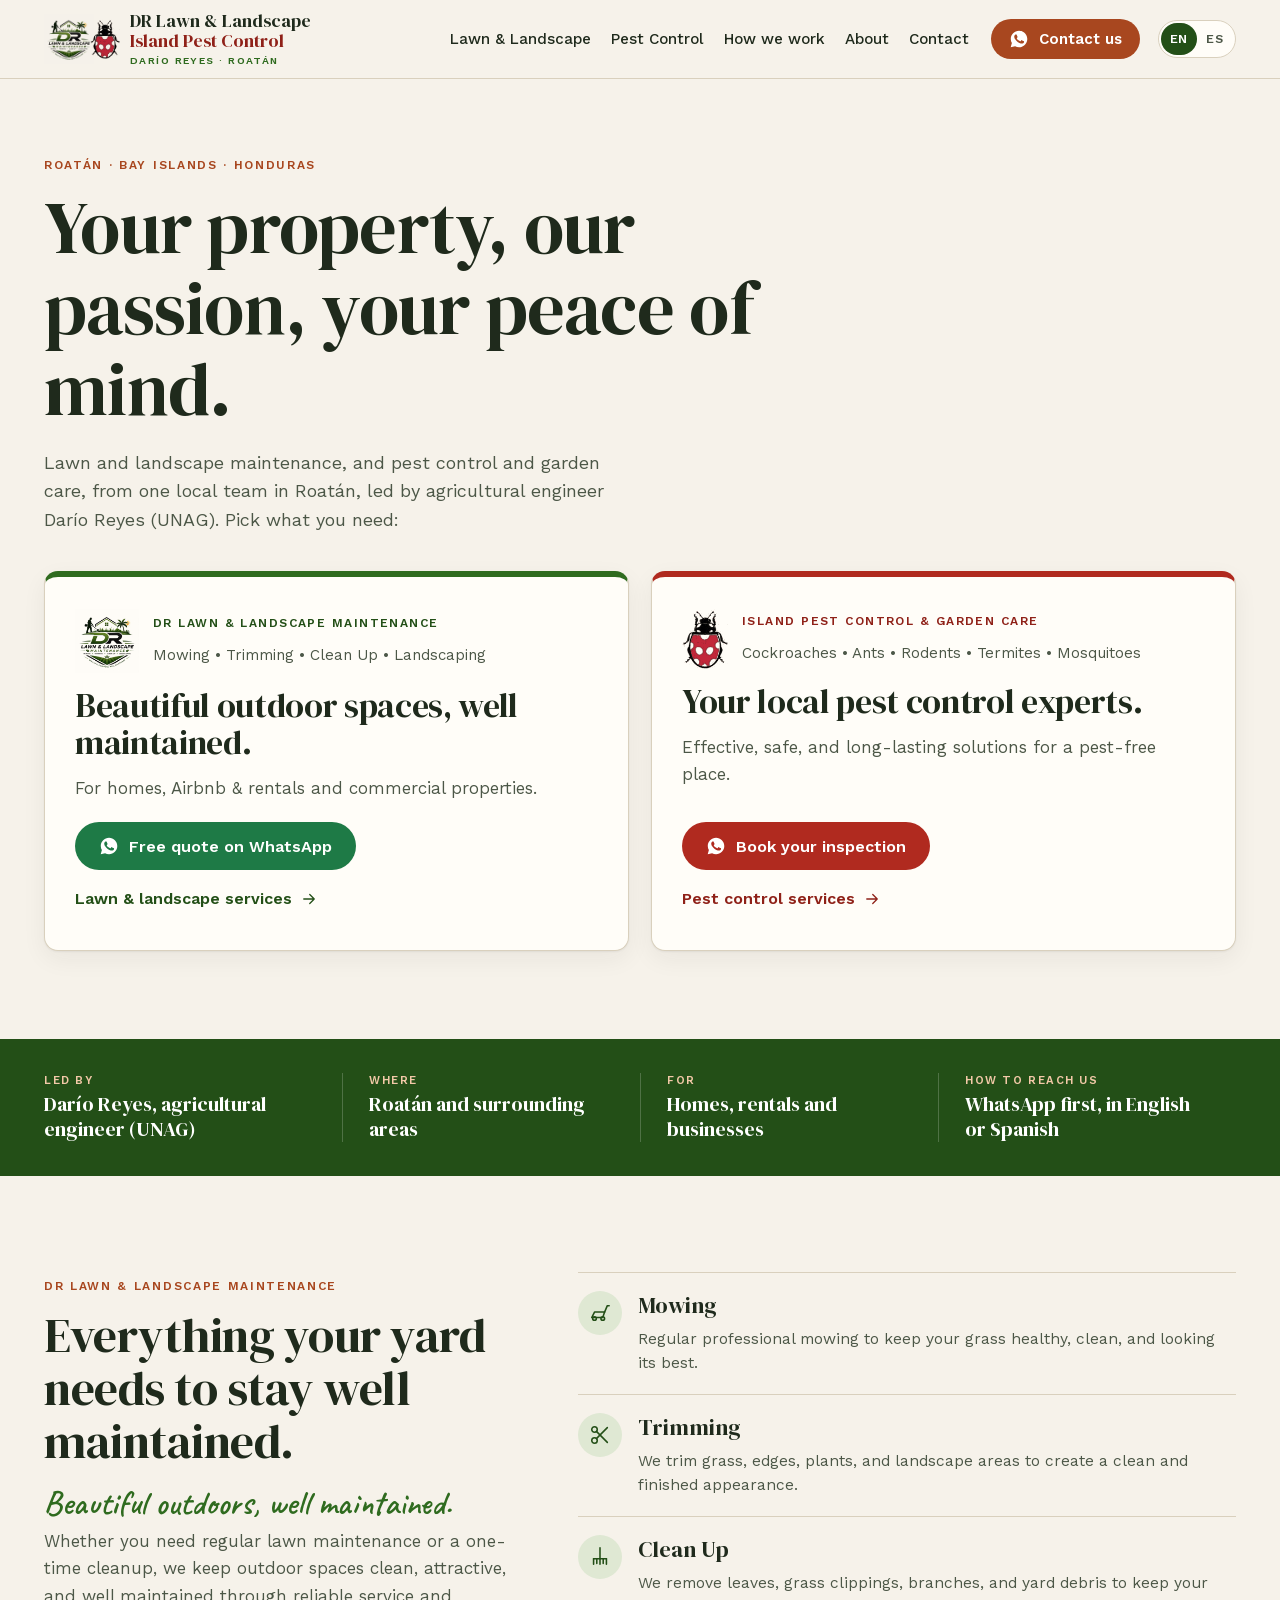
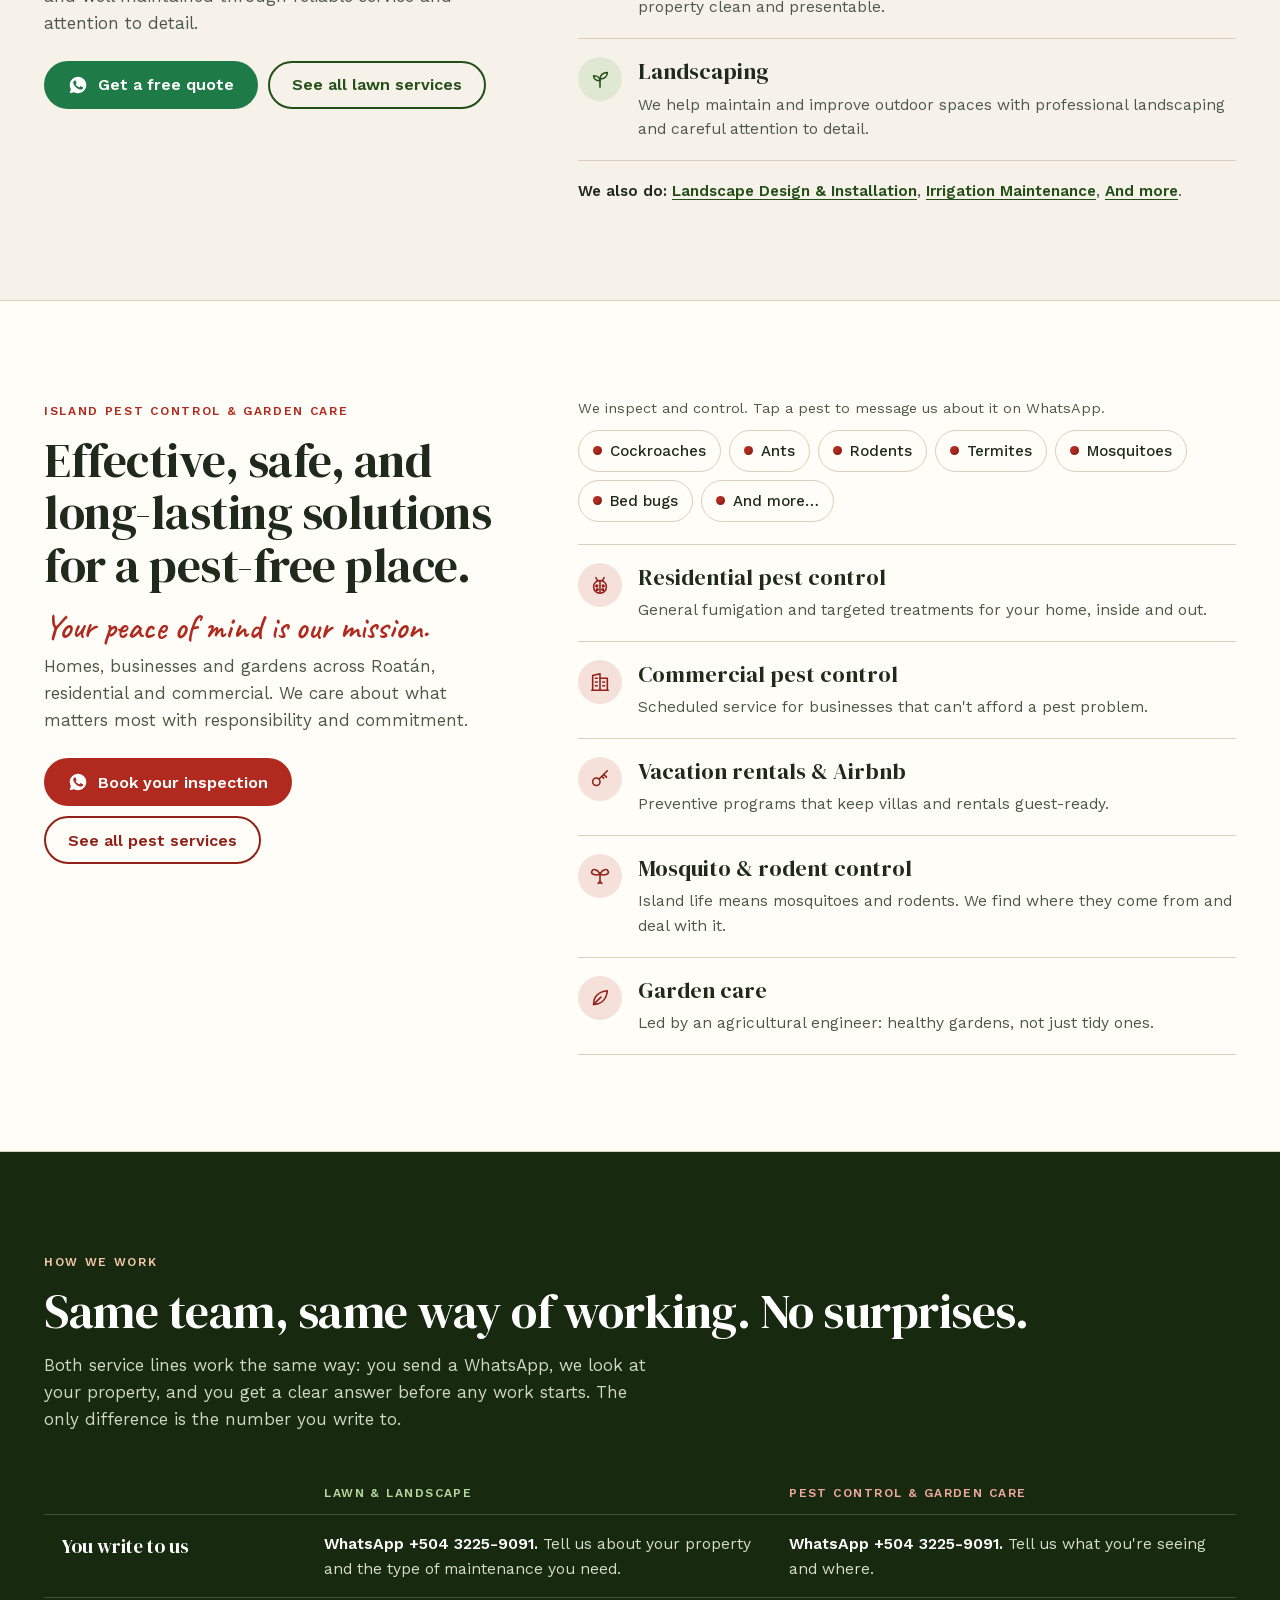
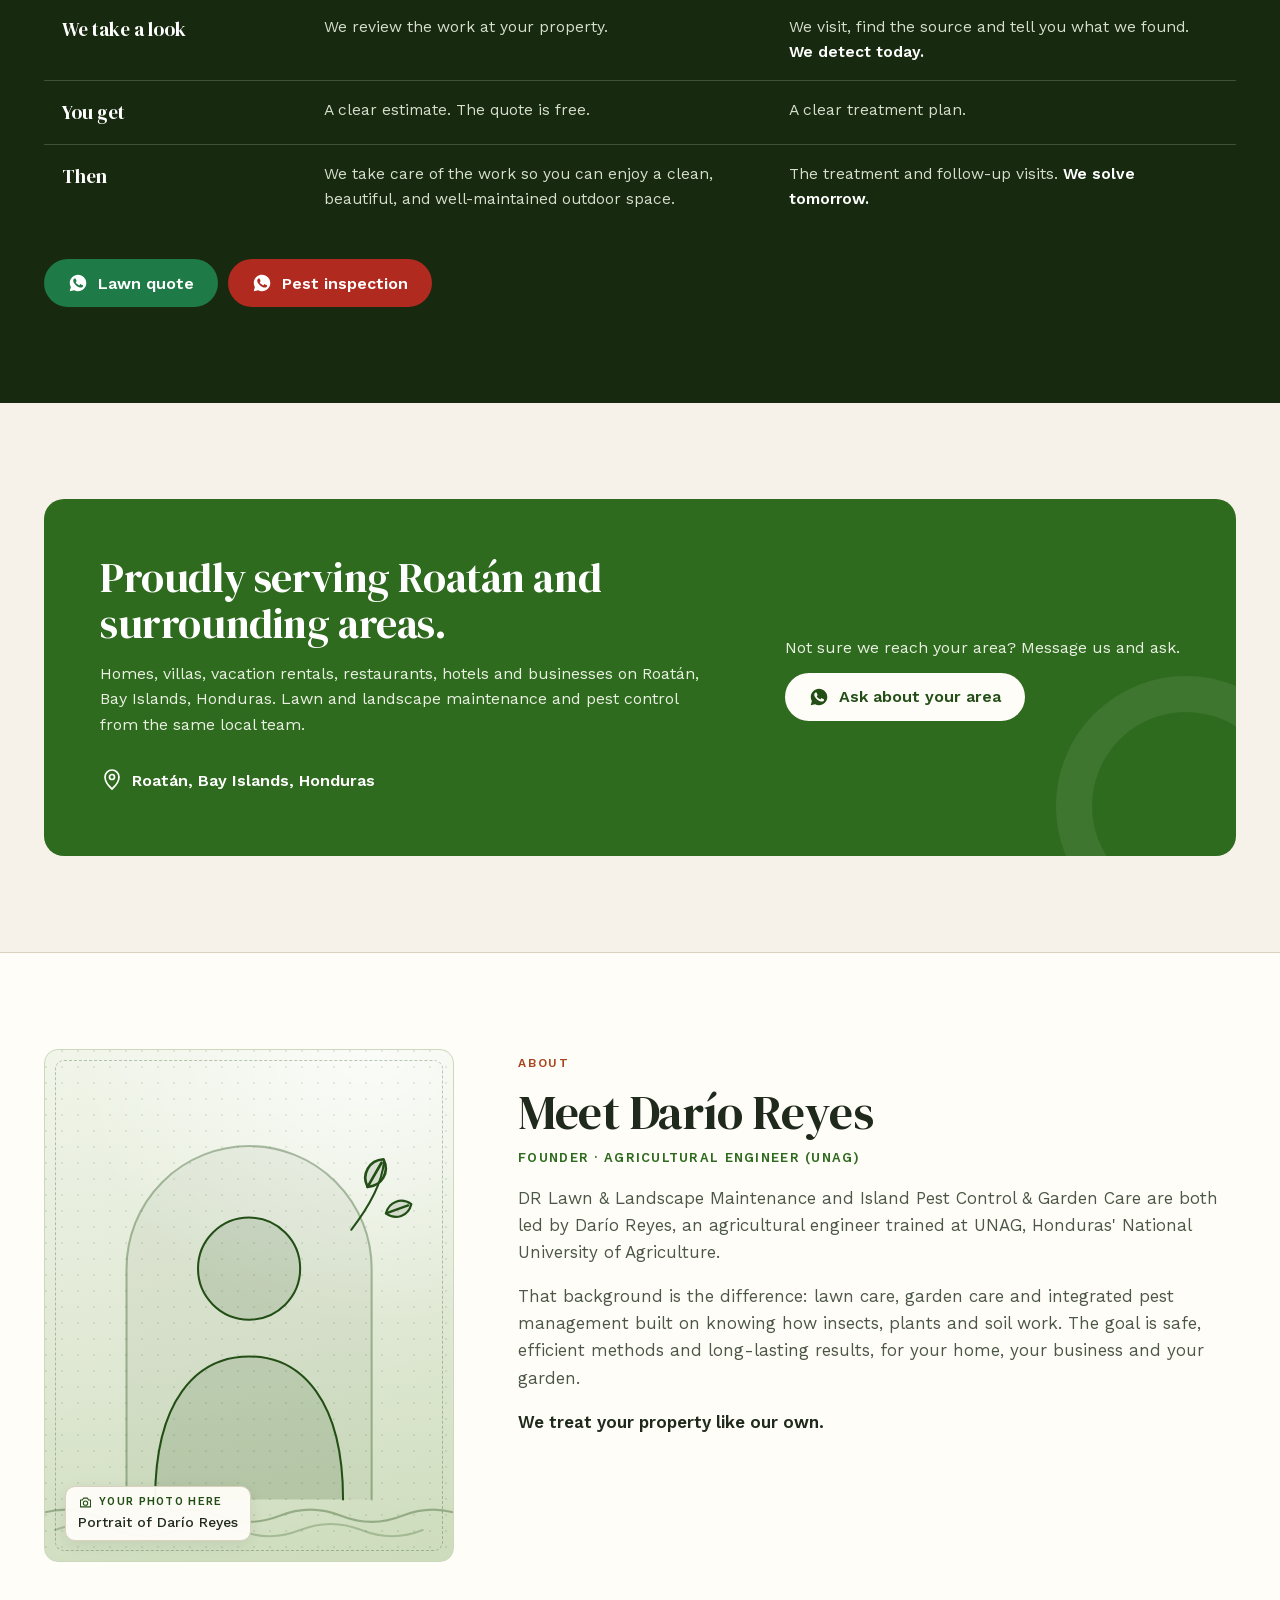
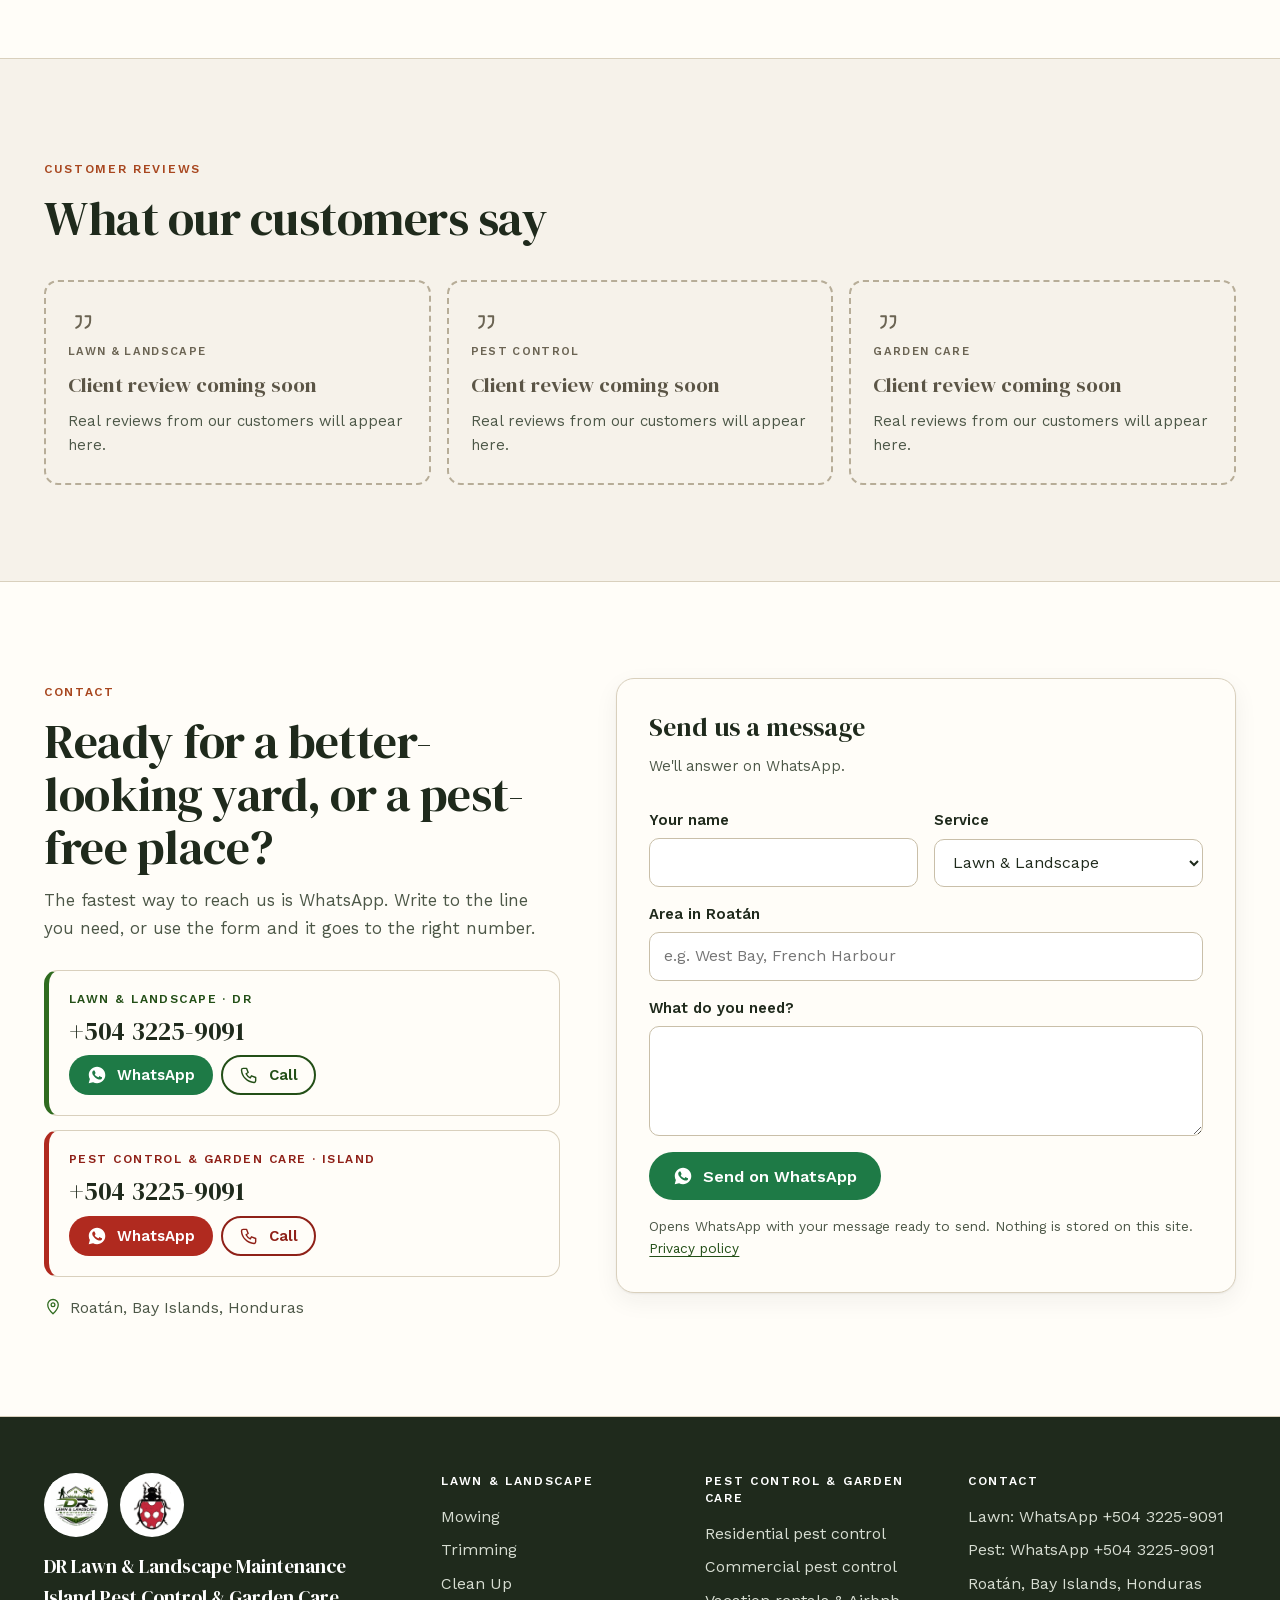
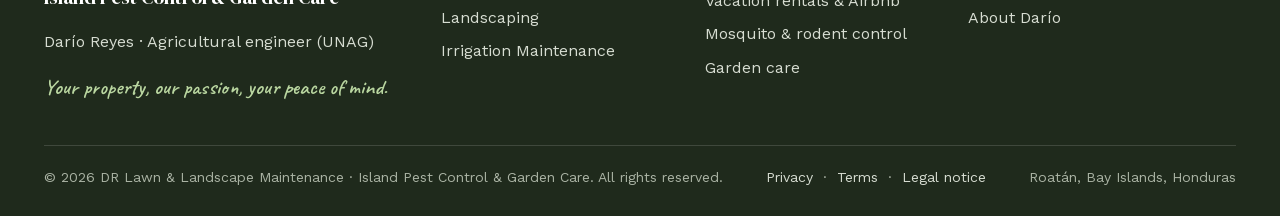
==== commit cd48f094: "Contact: route all WhatsApp and quote requests to the site's first point of contact Co-Authored-By: " ====
--- a/index.html
+++ b/index.html
@@ -1,6 +1,7 @@
 <!doctype html>
 <html lang="en">
 <head>
+<meta name="google-site-verification" content="eLAcWBgbawYHVKgjj6qBlJbpfG8y035cS7dbeWm6K3U" />
 <meta charset="utf-8">
 <meta name="viewport" content="width=device-width, initial-scale=1">
 <title>DR Lawn &amp; Landscape · Island Pest Control | Darío Reyes, Roatán</title>
@@ -32,7 +33,7 @@
 <link rel="apple-touch-icon" href="assets/apple-touch-icon.png">
 <link rel="preload" href="assets/fonts/dm-serif-display-400.woff2" as="font" type="font/woff2" crossorigin>
 <link rel="preload" href="assets/fonts/work-sans-var.woff2" as="font" type="font/woff2" crossorigin>
-<link rel="stylesheet" href="assets/styles.css?v=20261022">
+<link rel="stylesheet" href="assets/styles.css?v=20261022b">
 <script type="application/ld+json">
 {
  "@context": "https://schema.org",
@@ -53,7 +54,7 @@
    "name": "DR Lawn & Landscape Maintenance",
    "slogan": "Beautiful Outdoors, Well Maintained",
    "url": "https://dario-roatan.vercel.app/lawn/",
-   "telephone": "+50498350265",
+   "telephone": "+50432259091",
    "logo": "https://dario-roatan.vercel.app/assets/logo-dr-lawn.jpg",
    "image": "https://dario-roatan.vercel.app/assets/og-lawn-en.jpg",
    "address": {
@@ -77,7 +78,7 @@
    "name": "Island Pest Control & Garden Care",
    "slogan": "Your peace of mind is our mission",
    "url": "https://dario-roatan.vercel.app/pest/",
-   "telephone": "+50488695915",
+   "telephone": "+50432259091",
    "logo": "https://dario-roatan.vercel.app/assets/ipc-wordmark.png",
    "image": "https://dario-roatan.vercel.app/assets/og-pest-en.jpg",
    "address": {
@@ -98,7 +99,6 @@
  ]
 }
 </script>
-<!-- Analytics placeholder: none installed yet. Add a privacy-friendly snippet here once the client approves. -->
 <script>document.documentElement.classList.add("js")</script>
 </head>
 <body>
@@ -132,13 +132,13 @@
           <div class="entry-head"><img class="lg-dr" src="assets/logo-dr-lawn.jpg" width="64" height="64" alt="DR Lawn &amp; Landscape Maintenance logo"><div><p class="entry-name">DR Lawn &amp; Landscape Maintenance</p><p class="tags">Mowing • Trimming • Clean Up • Landscaping</p></div></div>
           <h2>Beautiful outdoor spaces, well maintained.</h2>
           <p class="lead">For homes, Airbnb & rentals and commercial properties.</p>
-          <div class="entry-cta"><a class="btn btn-wa" href="https://wa.me/50498350265?text=Hi%20DR%20Lawn%20%26%20Landscape%2C%20I%27d%20like%20a%20free%20quote%20for%20my%20property." target="_blank" rel="noopener"><svg class="icon icon-fill" aria-hidden="true" focusable="false"><use href="#i-wa"/></svg>Free quote on WhatsApp</a><a class="text-link" href="lawn/">Lawn & landscape services<svg class="icon" aria-hidden="true" focusable="false"><use href="#i-arrow"/></svg></a></div>
+          <div class="entry-cta"><a class="btn btn-wa" href="https://wa.me/50432259091?text=Hi%20DR%20Lawn%20%26%20Landscape%2C%20I%27d%20like%20a%20free%20quote%20for%20my%20property." target="_blank" rel="noopener"><svg class="icon icon-fill" aria-hidden="true" focusable="false"><use href="#i-wa"/></svg>Free quote on WhatsApp</a><a class="text-link" href="lawn/">Lawn & landscape services<svg class="icon" aria-hidden="true" focusable="false"><use href="#i-arrow"/></svg></a></div>
         </article>
         <article class="entry line-pest">
           <div class="entry-head"><img class="lg-ipc" src="assets/ipc-mark.png" width="46" height="60" alt="Island Pest Control &amp; Garden Care ladybug mark"><div><p class="entry-name">Island Pest Control &amp; Garden Care</p><p class="tags">Cockroaches • Ants • Rodents • Termites • Mosquitoes</p></div></div>
           <h2>Your local pest control experts.</h2>
           <p class="lead">Effective, safe, and long-lasting solutions for a pest-free place.</p>
-          <div class="entry-cta"><a class="btn btn-red" href="https://wa.me/50488695915?text=Hi%20Island%20Pest%20Control%2C%20I%27d%20like%20to%20book%20an%20inspection." target="_blank" rel="noopener"><svg class="icon icon-fill" aria-hidden="true" focusable="false"><use href="#i-wa"/></svg>Book your inspection</a><a class="text-link" href="pest/">Pest control services<svg class="icon" aria-hidden="true" focusable="false"><use href="#i-arrow"/></svg></a></div>
+          <div class="entry-cta"><a class="btn btn-red" href="https://wa.me/50432259091?text=Hi%20Island%20Pest%20Control%2C%20I%27d%20like%20to%20book%20an%20inspection." target="_blank" rel="noopener"><svg class="icon icon-fill" aria-hidden="true" focusable="false"><use href="#i-wa"/></svg>Book your inspection</a><a class="text-link" href="pest/">Pest control services<svg class="icon" aria-hidden="true" focusable="false"><use href="#i-arrow"/></svg></a></div>
         </article>
       </div>
     </div>
@@ -162,11 +162,11 @@
         <h2 class="h2" id="lawn-title">Everything your yard needs to stay well maintained.</h2>
         <span class="script">Beautiful outdoors, well maintained.</span>
         <p class="lead">Whether you need regular lawn maintenance or a one-time cleanup, we keep outdoor spaces clean, attractive, and well maintained through reliable service and attention to detail.</p>
-        <div class="btns"><a class="btn btn-wa" href="https://wa.me/50498350265?text=Hi%20DR%20Lawn%20%26%20Landscape%2C%20I%27d%20like%20a%20free%20quote%20for%20my%20property." target="_blank" rel="noopener"><svg class="icon icon-fill" aria-hidden="true" focusable="false"><use href="#i-wa"/></svg>Get a free quote</a><a class="btn btn-ghost" href="lawn/">See all lawn services</a></div>
+        <div class="btns"><a class="btn btn-wa" href="https://wa.me/50432259091?text=Hi%20DR%20Lawn%20%26%20Landscape%2C%20I%27d%20like%20a%20free%20quote%20for%20my%20property." target="_blank" rel="noopener"><svg class="icon icon-fill" aria-hidden="true" focusable="false"><use href="#i-wa"/></svg>Get a free quote</a><a class="btn btn-ghost" href="lawn/">See all lawn services</a></div>
       </div>
       <div>
         <ul class="svc-list"><li><span class="icon-dot"><svg class="icon" aria-hidden="true" focusable="false"><use href="#i-mower"/></svg></span><h3>Mowing</h3><p>Regular professional mowing to keep your grass healthy, clean, and looking its best.</p></li><li><span class="icon-dot"><svg class="icon" aria-hidden="true" focusable="false"><use href="#i-scissors"/></svg></span><h3>Trimming</h3><p>We trim grass, edges, plants, and landscape areas to create a clean and finished appearance.</p></li><li><span class="icon-dot"><svg class="icon" aria-hidden="true" focusable="false"><use href="#i-rake"/></svg></span><h3>Clean Up</h3><p>We remove leaves, grass clippings, branches, and yard debris to keep your property clean and presentable.</p></li><li><span class="icon-dot"><svg class="icon" aria-hidden="true" focusable="false"><use href="#i-sprout"/></svg></span><h3>Landscaping</h3><p>We help maintain and improve outdoor spaces with professional landscaping and careful attention to detail.</p></li></ul>
-        <p class="also"><strong>We also do:</strong> <a href="https://wa.me/50498350265?text=Hi%20DR%20Lawn%20%26%20Landscape%2C%20I%27d%20like%20a%20free%20quote%20for%20landscape%20design%20and%20installation." target="_blank" rel="noopener">Landscape Design & Installation</a>, <a href="https://wa.me/50498350265?text=Hi%20DR%20Lawn%20%26%20Landscape%2C%20I%27d%20like%20a%20free%20quote%20for%20irrigation%20maintenance." target="_blank" rel="noopener">Irrigation Maintenance</a>, <a href="https://wa.me/50498350265?text=Hi%20DR%20Lawn%20%26%20Landscape%2C%20I%27d%20like%20a%20free%20quote%20for%20another%20outdoor%20service." target="_blank" rel="noopener">And more</a>.</p>
+        <p class="also"><strong>We also do:</strong> <a href="https://wa.me/50432259091?text=Hi%20DR%20Lawn%20%26%20Landscape%2C%20I%27d%20like%20a%20free%20quote%20for%20landscape%20design%20and%20installation." target="_blank" rel="noopener">Landscape Design & Installation</a>, <a href="https://wa.me/50432259091?text=Hi%20DR%20Lawn%20%26%20Landscape%2C%20I%27d%20like%20a%20free%20quote%20for%20irrigation%20maintenance." target="_blank" rel="noopener">Irrigation Maintenance</a>, <a href="https://wa.me/50432259091?text=Hi%20DR%20Lawn%20%26%20Landscape%2C%20I%27d%20like%20a%20free%20quote%20for%20another%20outdoor%20service." target="_blank" rel="noopener">And more</a>.</p>
       </div>
     </div>
   </section>
@@ -178,11 +178,11 @@
         <h2 class="h2" id="pest-title">Effective, safe, and long-lasting solutions for a pest-free place.</h2>
         <span class="script">Your peace of mind is our mission.</span>
         <p class="lead">Homes, businesses and gardens across Roatán, residential and commercial. We care about what matters most with responsibility and commitment.</p>
-        <div class="btns"><a class="btn btn-red" href="https://wa.me/50488695915?text=Hi%20Island%20Pest%20Control%2C%20I%27d%20like%20to%20book%20an%20inspection." target="_blank" rel="noopener"><svg class="icon icon-fill" aria-hidden="true" focusable="false"><use href="#i-wa"/></svg>Book your inspection</a><a class="btn btn-ghost" href="pest/">See all pest services</a></div>
+        <div class="btns"><a class="btn btn-red" href="https://wa.me/50432259091?text=Hi%20Island%20Pest%20Control%2C%20I%27d%20like%20to%20book%20an%20inspection." target="_blank" rel="noopener"><svg class="icon icon-fill" aria-hidden="true" focusable="false"><use href="#i-wa"/></svg>Book your inspection</a><a class="btn btn-ghost" href="pest/">See all pest services</a></div>
       </div>
       <div>
         <p class="chips-note">We inspect and control. Tap a pest to message us about it on WhatsApp.</p>
-        <ul class="pest-chips"><li><a href="https://wa.me/50488695915?text=Hi%20Island%20Pest%20Control%2C%20I%27d%20like%20to%20book%20an%20inspection%20for%20cockroaches." target="_blank" rel="noopener">Cockroaches<span class="sr-only"> (WhatsApp)</span></a></li><li><a href="https://wa.me/50488695915?text=Hi%20Island%20Pest%20Control%2C%20I%27d%20like%20to%20book%20an%20inspection%20for%20ants." target="_blank" rel="noopener">Ants<span class="sr-only"> (WhatsApp)</span></a></li><li><a href="https://wa.me/50488695915?text=Hi%20Island%20Pest%20Control%2C%20I%27d%20like%20to%20book%20an%20inspection%20for%20rodents." target="_blank" rel="noopener">Rodents<span class="sr-only"> (WhatsApp)</span></a></li><li><a href="https://wa.me/50488695915?text=Hi%20Island%20Pest%20Control%2C%20I%27d%20like%20to%20book%20an%20inspection%20for%20termites." target="_blank" rel="noopener">Termites<span class="sr-only"> (WhatsApp)</span></a></li><li><a href="https://wa.me/50488695915?text=Hi%20Island%20Pest%20Control%2C%20I%27d%20like%20to%20book%20an%20inspection%20for%20mosquitoes." target="_blank" rel="noopener">Mosquitoes<span class="sr-only"> (WhatsApp)</span></a></li><li><a href="https://wa.me/50488695915?text=Hi%20Island%20Pest%20Control%2C%20I%27d%20like%20to%20book%20an%20inspection%20for%20bed%20bugs." target="_blank" rel="noopener">Bed bugs<span class="sr-only"> (WhatsApp)</span></a></li><li><a href="https://wa.me/50488695915?text=Hi%20Island%20Pest%20Control%2C%20I%27d%20like%20to%20book%20an%20inspection.%20The%20problem%20is%3A%20" target="_blank" rel="noopener">And more…<span class="sr-only"> (WhatsApp)</span></a></li></ul>
+        <ul class="pest-chips"><li><a href="https://wa.me/50432259091?text=Hi%20Island%20Pest%20Control%2C%20I%27d%20like%20to%20book%20an%20inspection%20for%20cockroaches." target="_blank" rel="noopener">Cockroaches<span class="sr-only"> (WhatsApp)</span></a></li><li><a href="https://wa.me/50432259091?text=Hi%20Island%20Pest%20Control%2C%20I%27d%20like%20to%20book%20an%20inspection%20for%20ants." target="_blank" rel="noopener">Ants<span class="sr-only"> (WhatsApp)</span></a></li><li><a href="https://wa.me/50432259091?text=Hi%20Island%20Pest%20Control%2C%20I%27d%20like%20to%20book%20an%20inspection%20for%20rodents." target="_blank" rel="noopener">Rodents<span class="sr-only"> (WhatsApp)</span></a></li><li><a href="https://wa.me/50432259091?text=Hi%20Island%20Pest%20Control%2C%20I%27d%20like%20to%20book%20an%20inspection%20for%20termites." target="_blank" rel="noopener">Termites<span class="sr-only"> (WhatsApp)</span></a></li><li><a href="https://wa.me/50432259091?text=Hi%20Island%20Pest%20Control%2C%20I%27d%20like%20to%20book%20an%20inspection%20for%20mosquitoes." target="_blank" rel="noopener">Mosquitoes<span class="sr-only"> (WhatsApp)</span></a></li><li><a href="https://wa.me/50432259091?text=Hi%20Island%20Pest%20Control%2C%20I%27d%20like%20to%20book%20an%20inspection%20for%20bed%20bugs." target="_blank" rel="noopener">Bed bugs<span class="sr-only"> (WhatsApp)</span></a></li><li><a href="https://wa.me/50432259091?text=Hi%20Island%20Pest%20Control%2C%20I%27d%20like%20to%20book%20an%20inspection.%20The%20problem%20is%3A%20" target="_blank" rel="noopener">And more…<span class="sr-only"> (WhatsApp)</span></a></li></ul>
         <ul class="svc-list"><li><span class="icon-dot"><svg class="icon" aria-hidden="true" focusable="false"><use href="#i-bug"/></svg></span><h3>Residential pest control</h3><p>General fumigation and targeted treatments for your home, inside and out.</p></li><li><span class="icon-dot"><svg class="icon" aria-hidden="true" focusable="false"><use href="#i-building"/></svg></span><h3>Commercial pest control</h3><p>Scheduled service for businesses that can't afford a pest problem.</p></li><li><span class="icon-dot"><svg class="icon" aria-hidden="true" focusable="false"><use href="#i-key"/></svg></span><h3>Vacation rentals & Airbnb</h3><p>Preventive programs that keep villas and rentals guest-ready.</p></li><li><span class="icon-dot"><svg class="icon" aria-hidden="true" focusable="false"><use href="#i-wing"/></svg></span><h3>Mosquito & rodent control</h3><p>Island life means mosquitoes and rodents. We find where they come from and deal with it.</p></li><li><span class="icon-dot"><svg class="icon" aria-hidden="true" focusable="false"><use href="#i-leaf"/></svg></span><h3>Garden care</h3><p>Led by an agricultural engineer: healthy gardens, not just tidy ones.</p></li></ul>
       </div>
     </div>
@@ -197,9 +197,9 @@
         <caption class="sr-only">How each service line works</caption>
         <colgroup><col class="col-h"><col><col></colgroup>
         <thead><tr><td></td><th scope="col" class="c-lawn">Lawn & Landscape</th><th scope="col" class="c-pest">Pest Control & Garden Care</th></tr></thead>
-        <tbody><tr><th scope="row">You write to us</th><td class="c-lawn" data-label="Lawn & Landscape"><strong>WhatsApp +504 9835-0265.</strong> Tell us about your property and the type of maintenance you need.</td><td class="c-pest" data-label="Pest Control & Garden Care"><strong>WhatsApp +504 8869-5915.</strong> Tell us what you're seeing and where.</td></tr><tr><th scope="row">We take a look</th><td class="c-lawn" data-label="Lawn & Landscape">We review the work at your property.</td><td class="c-pest" data-label="Pest Control & Garden Care">We visit, find the source and tell you what we found. <strong>We detect today.</strong></td></tr><tr><th scope="row">You get</th><td class="c-lawn" data-label="Lawn & Landscape">A clear estimate. The quote is free.</td><td class="c-pest" data-label="Pest Control & Garden Care">A clear treatment plan.</td></tr><tr><th scope="row">Then</th><td class="c-lawn" data-label="Lawn & Landscape">We take care of the work so you can enjoy a clean, beautiful, and well-maintained outdoor space.</td><td class="c-pest" data-label="Pest Control & Garden Care">The treatment and follow-up visits. <strong>We solve tomorrow.</strong></td></tr></tbody>
+        <tbody><tr><th scope="row">You write to us</th><td class="c-lawn" data-label="Lawn & Landscape"><strong>WhatsApp +504 3225-9091.</strong> Tell us about your property and the type of maintenance you need.</td><td class="c-pest" data-label="Pest Control & Garden Care"><strong>WhatsApp +504 3225-9091.</strong> Tell us what you're seeing and where.</td></tr><tr><th scope="row">We take a look</th><td class="c-lawn" data-label="Lawn & Landscape">We review the work at your property.</td><td class="c-pest" data-label="Pest Control & Garden Care">We visit, find the source and tell you what we found. <strong>We detect today.</strong></td></tr><tr><th scope="row">You get</th><td class="c-lawn" data-label="Lawn & Landscape">A clear estimate. The quote is free.</td><td class="c-pest" data-label="Pest Control & Garden Care">A clear treatment plan.</td></tr><tr><th scope="row">Then</th><td class="c-lawn" data-label="Lawn & Landscape">We take care of the work so you can enjoy a clean, beautiful, and well-maintained outdoor space.</td><td class="c-pest" data-label="Pest Control & Garden Care">The treatment and follow-up visits. <strong>We solve tomorrow.</strong></td></tr></tbody>
       </table>
-      <div class="btns"><a class="btn btn-wa" href="https://wa.me/50498350265?text=Hi%20DR%20Lawn%20%26%20Landscape%2C%20I%27d%20like%20a%20free%20quote%20for%20my%20property." target="_blank" rel="noopener"><svg class="icon icon-fill" aria-hidden="true" focusable="false"><use href="#i-wa"/></svg>Lawn quote</a><a class="btn btn-red" href="https://wa.me/50488695915?text=Hi%20Island%20Pest%20Control%2C%20I%27d%20like%20to%20book%20an%20inspection." target="_blank" rel="noopener"><svg class="icon icon-fill" aria-hidden="true" focusable="false"><use href="#i-wa"/></svg>Pest inspection</a></div>
+      <div class="btns"><a class="btn btn-wa" href="https://wa.me/50432259091?text=Hi%20DR%20Lawn%20%26%20Landscape%2C%20I%27d%20like%20a%20free%20quote%20for%20my%20property." target="_blank" rel="noopener"><svg class="icon icon-fill" aria-hidden="true" focusable="false"><use href="#i-wa"/></svg>Lawn quote</a><a class="btn btn-red" href="https://wa.me/50432259091?text=Hi%20Island%20Pest%20Control%2C%20I%27d%20like%20to%20book%20an%20inspection." target="_blank" rel="noopener"><svg class="icon icon-fill" aria-hidden="true" focusable="false"><use href="#i-wa"/></svg>Pest inspection</a></div>
     </div>
   </section>
 
@@ -213,7 +213,7 @@
         </div>
         <div class="area-actions">
           <p style="margin:0">Not sure we reach your area? Message us and ask.</p>
-          <a class="btn btn-light" href="https://wa.me/50498350265?text=Hi%20Dar%C3%ADo%2C%20do%20you%20cover%20my%20area%20in%20Roat%C3%A1n%3F%20I%27m%20located%20in%3A%20" target="_blank" rel="noopener"><svg class="icon icon-fill" aria-hidden="true" focusable="false"><use href="#i-wa"/></svg>Ask about your area</a>
+          <a class="btn btn-light" href="https://wa.me/50432259091?text=Hi%20Dar%C3%ADo%2C%20do%20you%20cover%20my%20area%20in%20Roat%C3%A1n%3F%20I%27m%20located%20in%3A%20" target="_blank" rel="noopener"><svg class="icon icon-fill" aria-hidden="true" focusable="false"><use href="#i-wa"/></svg>Ask about your area</a>
         </div>
       </div>
     </div>
@@ -254,18 +254,18 @@
         <div class="lines">
           <div class="line-card">
             <span class="lc-name">Lawn & Landscape · DR</span>
-            <a class="lc-num" href="tel:+50498350265">+504 9835-0265</a>
-            <div class="lc-btns"><a class="btn btn-wa btn-sm" href="https://wa.me/50498350265?text=Hi%20DR%20Lawn%20%26%20Landscape%2C%20I%27d%20like%20a%20free%20quote%20for%20my%20property." target="_blank" rel="noopener"><svg class="icon icon-fill" aria-hidden="true" focusable="false"><use href="#i-wa"/></svg>WhatsApp</a><a class="btn btn-ghost btn-sm" href="tel:+50498350265"><svg class="icon" aria-hidden="true" focusable="false"><use href="#i-phone"/></svg>Call</a></div>
+            <a class="lc-num" href="tel:+50432259091">+504 3225-9091</a>
+            <div class="lc-btns"><a class="btn btn-wa btn-sm" href="https://wa.me/50432259091?text=Hi%20DR%20Lawn%20%26%20Landscape%2C%20I%27d%20like%20a%20free%20quote%20for%20my%20property." target="_blank" rel="noopener"><svg class="icon icon-fill" aria-hidden="true" focusable="false"><use href="#i-wa"/></svg>WhatsApp</a><a class="btn btn-ghost btn-sm" href="tel:+50432259091"><svg class="icon" aria-hidden="true" focusable="false"><use href="#i-phone"/></svg>Call</a></div>
           </div>
           <div class="line-card line-pest">
             <span class="lc-name">Pest Control & Garden Care · Island</span>
-            <a class="lc-num" href="tel:+50488695915">+504 8869-5915</a>
-            <div class="lc-btns"><a class="btn btn-red btn-sm" href="https://wa.me/50488695915?text=Hi%20Island%20Pest%20Control%2C%20I%27d%20like%20to%20book%20an%20inspection." target="_blank" rel="noopener"><svg class="icon icon-fill" aria-hidden="true" focusable="false"><use href="#i-wa"/></svg>WhatsApp</a><a class="btn btn-ghost btn-sm" href="tel:+50488695915"><svg class="icon" aria-hidden="true" focusable="false"><use href="#i-phone"/></svg>Call</a></div>
+            <a class="lc-num" href="tel:+50432259091">+504 3225-9091</a>
+            <div class="lc-btns"><a class="btn btn-red btn-sm" href="https://wa.me/50432259091?text=Hi%20Island%20Pest%20Control%2C%20I%27d%20like%20to%20book%20an%20inspection." target="_blank" rel="noopener"><svg class="icon icon-fill" aria-hidden="true" focusable="false"><use href="#i-wa"/></svg>WhatsApp</a><a class="btn btn-ghost btn-sm" href="tel:+50432259091"><svg class="icon" aria-hidden="true" focusable="false"><use href="#i-phone"/></svg>Call</a></div>
           </div>
         </div>
         <p class="contact-meta"><svg class="icon" aria-hidden="true" focusable="false"><use href="#i-pin"/></svg>Roatán, Bay Islands, Honduras</p>
       </div>
-      <form class="quote-form" action="https://wa.me/50498350265" method="get" target="_blank" data-lang="en" data-lawn="50498350265" data-pest="50488695915">
+      <form class="quote-form" action="https://wa.me/50432259091" method="get" target="_blank" data-lang="en" data-lawn="50432259091" data-pest="50432259091">
         <h3>Send us a message</h3>
         <p class="hint">We'll answer on WhatsApp.</p>
         <div class="field-row">
@@ -311,8 +311,8 @@
         <li><a href="pest/">Garden care</a></li></ul></nav>
       <div><h2>Contact</h2>
         <ul>
-          <li>Lawn: <a href="https://wa.me/50498350265?text=Hi%20DR%20Lawn%20%26%20Landscape%2C%20I%27d%20like%20a%20free%20quote%20for%20my%20property." target="_blank" rel="noopener">WhatsApp +504 9835-0265</a></li>
-          <li>Pest: <a href="https://wa.me/50488695915?text=Hi%20Island%20Pest%20Control%2C%20I%27d%20like%20to%20book%20an%20inspection." target="_blank" rel="noopener">WhatsApp +504 8869-5915</a></li>
+          <li>Lawn: <a href="https://wa.me/50432259091?text=Hi%20DR%20Lawn%20%26%20Landscape%2C%20I%27d%20like%20a%20free%20quote%20for%20my%20property." target="_blank" rel="noopener">WhatsApp +504 3225-9091</a></li>
+          <li>Pest: <a href="https://wa.me/50432259091?text=Hi%20Island%20Pest%20Control%2C%20I%27d%20like%20to%20book%20an%20inspection." target="_blank" rel="noopener">WhatsApp +504 3225-9091</a></li>
           <li>Roatán, Bay Islands, Honduras</li>
           <li><a href="./#about">About Darío</a></li>
         </ul>
@@ -327,10 +327,11 @@
 </footer>
 
 <div class="wa-bar">
-  <a class="btn btn-wa" href="https://wa.me/50498350265?text=Hi%20DR%20Lawn%20%26%20Landscape%2C%20I%27d%20like%20a%20free%20quote%20for%20my%20property." target="_blank" rel="noopener"><svg class="icon icon-fill" aria-hidden="true" focusable="false"><use href="#i-wa"/></svg><span>Lawn quote<small>+504 9835-0265</small></span></a>
-  <a class="btn btn-red" href="https://wa.me/50488695915?text=Hi%20Island%20Pest%20Control%2C%20I%27d%20like%20to%20book%20an%20inspection." target="_blank" rel="noopener"><svg class="icon icon-fill" aria-hidden="true" focusable="false"><use href="#i-wa"/></svg><span>Pest inspection<small>+504 8869-5915</small></span></a>
+  <a class="btn btn-wa" href="https://wa.me/50432259091?text=Hi%20DR%20Lawn%20%26%20Landscape%2C%20I%27d%20like%20a%20free%20quote%20for%20my%20property." target="_blank" rel="noopener"><svg class="icon icon-fill" aria-hidden="true" focusable="false"><use href="#i-wa"/></svg><span>Lawn quote<small>+504 3225-9091</small></span></a>
+  <a class="btn btn-red" href="https://wa.me/50432259091?text=Hi%20Island%20Pest%20Control%2C%20I%27d%20like%20to%20book%20an%20inspection." target="_blank" rel="noopener"><svg class="icon icon-fill" aria-hidden="true" focusable="false"><use href="#i-wa"/></svg><span>Pest inspection<small>+504 3225-9091</small></span></a>
 </div>
 
-<script src="assets/site.js?v=20261022" defer></script>
+<script src="assets/site.js?v=20261022b" defer></script>
+<!-- Cloudflare Web Analytics --><script type='module' src='https://static.cloudflareinsights.com/beacon.min.js' data-cf-beacon='{"token": "138e7115485747debf387de6c91d4e39"}'></script><!-- End Cloudflare Web Analytics -->
 </body>
 </html>
